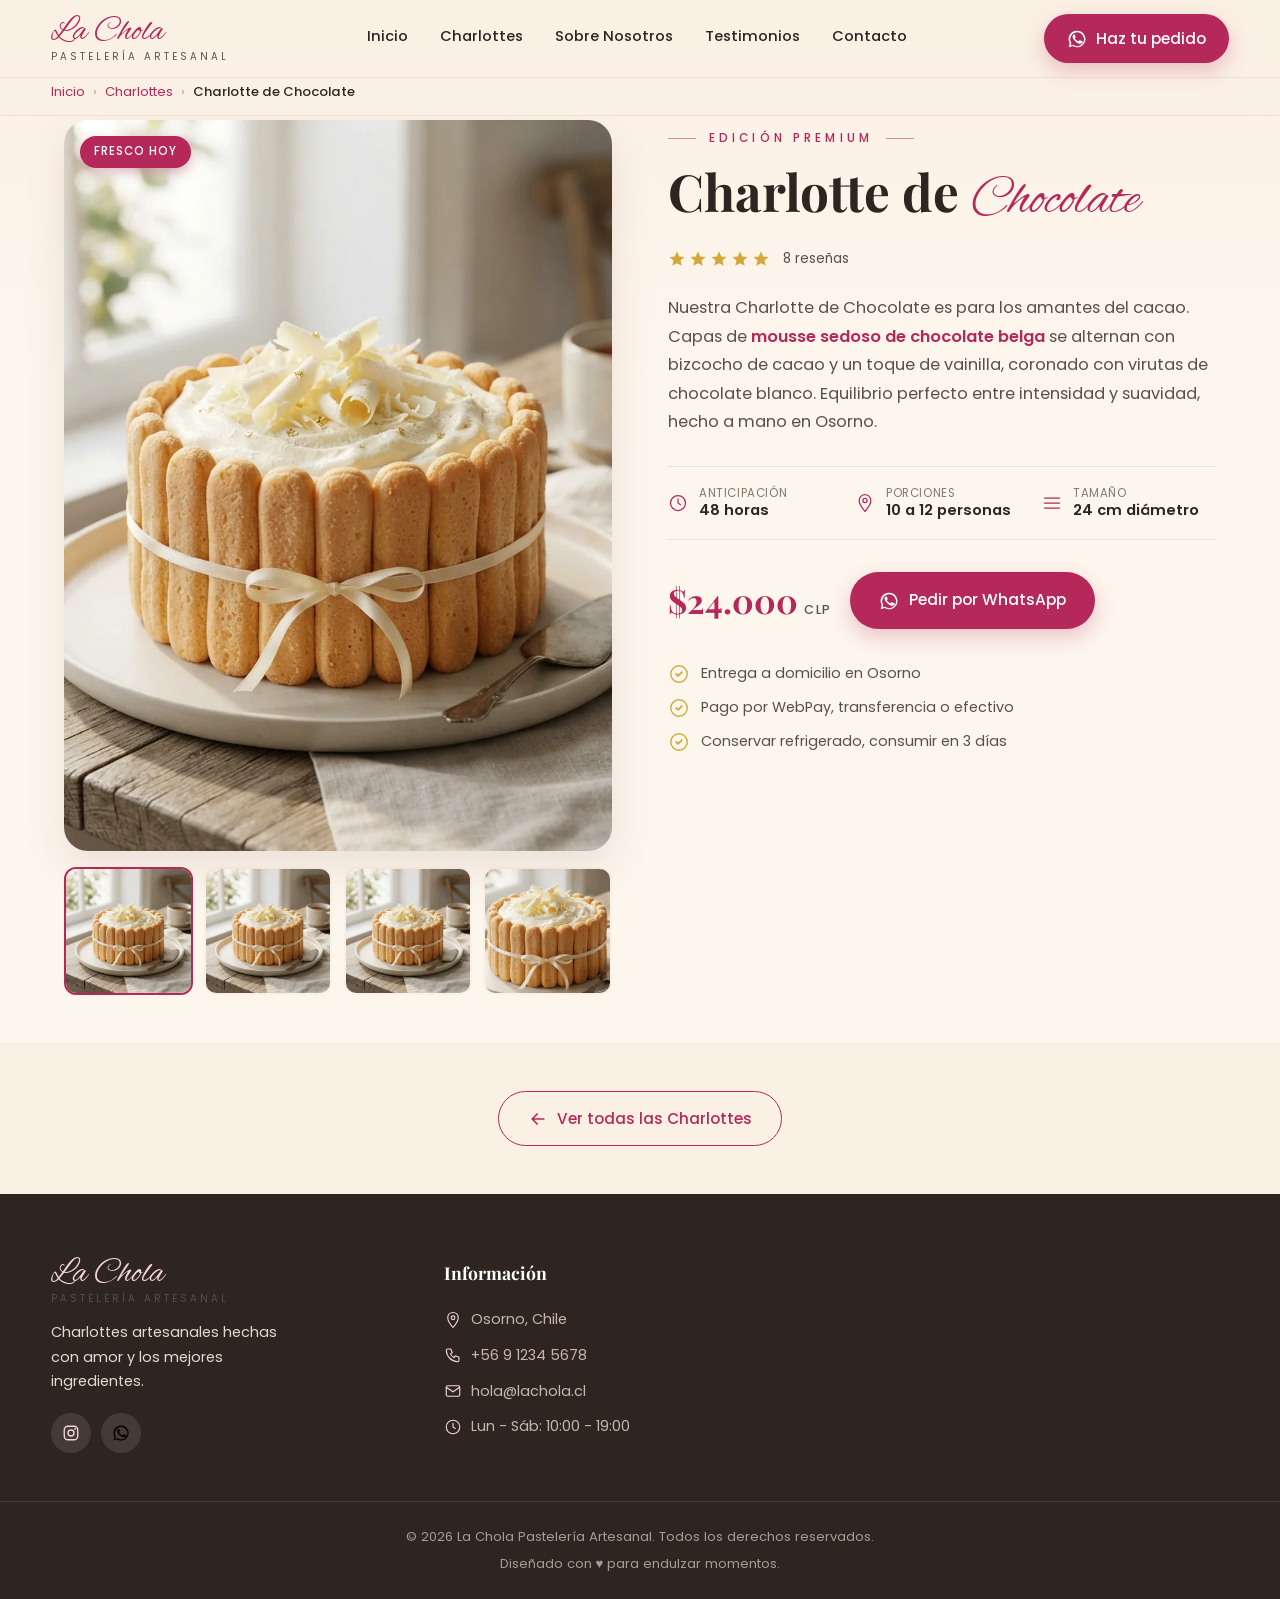
==== productos/chocolate.html @ 12072dc0 "Paginas de producto para los 4 sabores + responsive + quitar elaboracion - 3 paginas nuevas: chocola" ====
<!DOCTYPE html>
<html lang="es">
<head>
  <meta charset="UTF-8" />
  <meta name="viewport" content="width=device-width, initial-scale=1.0" />
  <meta name="theme-color" content="#B5285A" />
  <title>Charlotte de Chocolate · La Chola · Pastelería Artesanal</title>
  <meta name="description" content="Charlotte de Chocolate belga con vainilla y chocolate blanco: mousse sedoso sobre bizcocho de cacao. Hecha a mano en Osorno. Píde por WhatsApp, $24.000." />
  <link rel="canonical" href="https://lachola.cl/productos/chocolate.html" />

  <link rel="icon" type="image/svg+xml" href="../assets/images/favicon.svg" />

  <!-- Open Graph -->
  <meta property="og:type" content="product" />
  <meta property="og:locale" content="es_CL" />
  <meta property="og:site_name" content="La Chola" />
  <meta property="og:title" content="Charlotte de Chocolate · La Chola" />
  <meta property="og:description" content="Mousse de chocolate belga sobre bizcocho de cacao. Hecha a mano en Osorno." />
  <meta property="og:url" content="https://lachola.cl/productos/chocolate.html" />
  <meta property="og:image" content="https://lachola.cl/assets/images/productos/chocolate-portada.webp" />

  <!-- Schema.org Product -->
  <script type="application/ld+json">
  {
    "@context": "https://schema.org",
    "@type": "Product",
    "name": "Charlotte de Chocolate",
    "description": "Mousse de chocolate belga sobre bizcocho de cacao. Hecha a mano en Osorno, Chile.",
    "image": "https://lachola.cl/assets/images/productos/chocolate-portada.webp",
    "brand": { "@type": "Brand", "name": "La Chola" },
    "offers": {
      "@type": "Offer",
      "price": "24000",
      "priceCurrency": "CLP",
      "availability": "https://schema.org/PreOrder",
      "url": "https://wa.me/56912345678?text=Hola%2C%20quiero%20pedir%20una%20Charlotte%20de%20Chocolate"
    }
  }
  </script>

  <link rel="preconnect" href="https://fonts.googleapis.com" />
  <link rel="preconnect" href="https://fonts.gstatic.com" crossorigin />
  <link href="https://fonts.googleapis.com/css2?family=Alex+Brush&family=Great+Vibes&family=Playfair+Display:ital,wght@0,400;0,600;0,700;0,800;1,400;1,600;1,700&family=Poppins:wght@300;400;500;600&display=swap" rel="stylesheet" />
  <link rel="stylesheet" href="../css/estilos.css" />
  <link rel="stylesheet" href="../css/producto.css" />
</head>
<body>

  <a href="#producto" class="skip-link">Saltar al contenido</a>

  <!-- HEADER -->
  <header class="header" id="inicio">
    <div class="container header__inner">
      <a href="../index.html" class="logo" aria-label="La Chola, volver al inicio">
        <span class="logo__nombre">La Chola</span>
        <span class="logo__subtitulo">PASTELERÍA ARTESANAL</span>
      </a>
      <nav class="nav" id="nav" aria-label="Navegación principal">
        <a href="../index.html#inicio" class="nav__link">Inicio</a>
        <a href="../index.html#charlottes" class="nav__link">Charlottes</a>
        <a href="../index.html#historia" class="nav__link">Sobre Nosotros</a>
        <a href="../index.html#testimonios" class="nav__link">Testimonios</a>
        <a href="../index.html#footer" class="nav__link">Contacto</a>
      </nav>
      <a href="https://wa.me/56912345678?text=Hola%20La%20Chola%2C%20quiero%20pedir%20una%20Charlotte%20de%20Chocolate"
         class="btn btn--primary header__cta" target="_blank" rel="noopener"
         aria-label="Hacer pedido por WhatsApp (se abre en nueva pestaña)">
        <svg class="icon" viewBox="0 0 24 24" aria-hidden="true"><path d="M17.5 14.4c-.3-.1-1.7-.8-2-.9-.3-.1-.5-.1-.6.1-.2.3-.7.9-.8 1-.2.2-.3.2-.6.1-.3-.1-1.2-.4-2.3-1.4-.9-.8-1.4-1.7-1.6-2-.2-.3 0-.5.1-.6l.4-.5c.1-.2.2-.3.3-.5.1-.2 0-.4 0-.5 0-.1-.6-1.5-.9-2.1-.2-.5-.4-.5-.6-.5h-.5c-.2 0-.5.1-.7.4-.3.3-1 1-1 2.4s1.1 2.8 1.2 3c.1.2 2.1 3.3 5.2 4.6.7.3 1.3.5 1.7.6.7.2 1.4.2 1.9.1.6-.1 1.7-.7 2-1.4.2-.7.2-1.2.2-1.4-.1-.1-.3-.2-.6-.3z"/><path d="M12 2a10 10 0 0 0-8.7 15l-1.3 4.8 4.9-1.3A10 10 0 1 0 12 2zm0 18.3c-1.5 0-3-.4-4.3-1.2l-.3-.2-3 .8.8-2.9-.2-.3a8.3 8.3 0 1 1 7 4.1z"/></svg>
        Haz tu pedido
      </a>
      <button class="nav__toggle" id="navToggle" aria-label="Abrir menú de navegación" aria-expanded="false" aria-controls="nav">
        <span></span><span></span><span></span>
      </button>
    </div>
  </header>

  <!-- BREADCRUMB -->
  <nav class="breadcrumb" aria-label="Ruta de navegación">
    <div class="container">
      <a href="../index.html">Inicio</a>
      <span aria-hidden="true">›</span>
      <a href="../index.html#charlottes">Charlottes</a>
      <span aria-hidden="true">›</span>
      <span class="breadcrumb__actual" aria-current="page">Charlotte de Chocolate</span>
    </div>
  </nav>

  <!-- PRODUCTO -->
  <main class="producto" id="producto">

    <div class="producto__galeria">
      <figure class="producto__portada">
        <img id="productoImgGrande" src="../assets/images/productos/chocolate-portada.webp"
             alt="Charlotte de Chocolate artesanal con virutas de chocolate blanco" loading="eager" />
        <span class="producto__badge">Fresco hoy</span>
      </figure>

      <div class="producto__thumbs" id="productoThumbs" role="tablist" aria-label="Miniaturas del producto">
        <button class="producto__thumb is-active" role="tab" aria-selected="true"
                data-img="../assets/images/productos/chocolate-portada.webp"
                data-alt="Charlotte de Chocolate artesanal con virutas de chocolate blanco">
          <img src="../assets/images/productos/chocolate-1.webp" alt="Vista superior" loading="lazy" />
        </button>
        <button class="producto__thumb" role="tab" aria-selected="false"
                data-img="../assets/images/productos/chocolate-2.webp"
                data-alt="Charlotte de Chocolate, vista inferior">
          <img src="../assets/images/productos/chocolate-2.webp" alt="Vista inferior" loading="lazy" />
        </button>
        <button class="producto__thumb" role="tab" aria-selected="false"
                data-img="../assets/images/productos/chocolate-3.webp"
                data-alt="Charlotte de Chocolate, detalle del centro">
          <img src="../assets/images/productos/chocolate-3.webp" alt="Detalle del centro" loading="lazy" />
        </button>
        <button class="producto__thumb" role="tab" aria-selected="false"
                data-img="../assets/images/productos/chocolate-closeup.webp"
                data-alt="Charlotte de Chocolate, textura del mousse en close-up">
          <img src="../assets/images/productos/chocolate-closeup.webp" alt="Close-up de textura" loading="lazy" />
        </button>
      </div>
    </div>

    <div class="producto__info">
      <span class="producto__etiqueta" id="productoEtiqueta">
        <span class="hero__etiqueta-linea"></span>
        Edición Premium
        <span class="hero__etiqueta-linea"></span>
      </span>
      <h1 class="producto__titulo">Charlotte de <span class="script-acento">Chocolate</span></h1>

      <div class="producto__estrellas" aria-label="5 de 5 estrellas (8 reseñas)">
        <svg viewBox="0 0 24 24" aria-hidden="true"><path d="M12 2l3 6.5 7 .7-5.3 4.8 1.6 6.9L12 17.8 5.7 21l1.6-6.9L2 9.2l7-.7L12 2z" fill="currentColor"/></svg>
        <svg viewBox="0 0 24 24" aria-hidden="true"><path d="M12 2l3 6.5 7 .7-5.3 4.8 1.6 6.9L12 17.8 5.7 21l1.6-6.9L2 9.2l7-.7L12 2z" fill="currentColor"/></svg>
        <svg viewBox="0 0 24 24" aria-hidden="true"><path d="M12 2l3 6.5 7 .7-5.3 4.8 1.6 6.9L12 17.8 5.7 21l1.6-6.9L2 9.2l7-.7L12 2z" fill="currentColor"/></svg>
        <svg viewBox="0 0 24 24" aria-hidden="true"><path d="M12 2l3 6.5 7 .7-5.3 4.8 1.6 6.9L12 17.8 5.7 21l1.6-6.9L2 9.2l7-.7L12 2z" fill="currentColor"/></svg>
        <svg viewBox="0 0 24 24" aria-hidden="true"><path d="M12 2l3 6.5 7 .7-5.3 4.8 1.6 6.9L12 17.8 5.7 21l1.6-6.9L2 9.2l7-.7L12 2z" fill="currentColor"/></svg>
        <span class="producto__estrellas-texto">8 reseñas</span>
      </div>

      <p class="producto__descripcion">
        Nuestra Charlotte de Chocolate es para los amantes del cacao. Capas de <strong>mousse sedoso de chocolate belga</strong>
        se alternan con bizcocho de cacao y un toque de vainilla, coronado con virutas de chocolate blanco.
        Equilibrio perfecto entre intensidad y suavidad, hecho a mano en Osorno.
      </p>

      <div class="producto__meta">
        <div class="producto__meta-item">
          <svg class="icon" viewBox="0 0 24 24" aria-hidden="true"><circle cx="12" cy="12" r="9" fill="none" stroke="currentColor" stroke-width="1.5"/><path d="M12 7v5l3 2" fill="none" stroke="currentColor" stroke-width="1.5" stroke-linecap="round"/></svg>
          <div>
            <span class="producto__meta-label">Anticipación</span>
            <span class="producto__meta-valor">48 horas</span>
          </div>
        </div>
        <div class="producto__meta-item">
          <svg class="icon" viewBox="0 0 24 24" aria-hidden="true"><path d="M12 2C8 2 5 5 5 9c0 5 7 13 7 13s7-8 7-13c0-4-3-7-7-7z" fill="none" stroke="currentColor" stroke-width="1.5"/><circle cx="12" cy="9" r="2.5" fill="none" stroke="currentColor" stroke-width="1.5"/></svg>
          <div>
            <span class="producto__meta-label">Porciones</span>
            <span class="producto__meta-valor">10 a 12 personas</span>
          </div>
        </div>
        <div class="producto__meta-item">
          <svg class="icon" viewBox="0 0 24 24" aria-hidden="true"><path d="M3 12h18M3 6h18M3 18h18" fill="none" stroke="currentColor" stroke-width="1.5" stroke-linecap="round"/></svg>
          <div>
            <span class="producto__meta-label">Tamaño</span>
            <span class="producto__meta-valor">24 cm diámetro</span>
          </div>
        </div>
      </div>

      <div class="producto__compra">
        <div class="producto__precio">
          <span class="producto__precio-cifra">$24.000</span>
          <span class="producto__precio-moneda">CLP</span>
        </div>
        <a href="https://wa.me/56912345678?text=Hola%2C%20quiero%20pedir%20una%20Charlotte%20de%20Chocolate"
           class="btn btn--primary producto__cta" target="_blank" rel="noopener"
           aria-label="Pedir Charlotte de Chocolate por WhatsApp">
          <svg class="icon" viewBox="0 0 24 24" aria-hidden="true"><path d="M17.5 14.4c-.3-.1-1.7-.8-2-.9-.3-.1-.5-.1-.6.1-.2.3-.7.9-.8 1-.2.2-.3.2-.6.1-.3-.1-1.2-.4-2.3-1.4-.9-.8-1.4-1.7-1.6-2-.2-.3 0-.5.1-.6l.4-.5c.1-.2.2-.3.3-.5.1-.2 0-.4 0-.5 0-.1-.6-1.5-.9-2.1-.2-.5-.4-.5-.6-.5h-.5c-.2 0-.5.1-.7.4-.3.3-1 1-1 2.4s1.1 2.8 1.2 3c.1.2 2.1 3.3 5.2 4.6.7.3 1.3.5 1.7.6.7.2 1.4.2 1.9.1.6-.1 1.7-.7 2-1.4.2-.7.2-1.2.2-1.4-.1-.1-.3-.2-.6-.3z"/><path d="M12 2a10 10 0 0 0-8.7 15l-1.3 4.8 4.9-1.3A10 10 0 1 0 12 2zm0 18.3c-1.5 0-3-.4-4.3-1.2l-.3-.2-3 .8.8-2.9-.2-.3a8.3 8.3 0 1 1 7 4.1z"/></svg>
          Pedir por WhatsApp
        </a>
      </div>

      <div class="producto__extras">
        <div class="producto__extra">
          <svg class="icon" viewBox="0 0 24 24" aria-hidden="true"><path d="M9 12l2 2 4-4" fill="none" stroke="currentColor" stroke-width="2" stroke-linecap="round" stroke-linejoin="round"/><circle cx="12" cy="12" r="9" fill="none" stroke="currentColor" stroke-width="1.5"/></svg>
          <span>Entrega a domicilio en Osorno</span>
        </div>
        <div class="producto__extra">
          <svg class="icon" viewBox="0 0 24 24" aria-hidden="true"><path d="M9 12l2 2 4-4" fill="none" stroke="currentColor" stroke-width="2" stroke-linecap="round" stroke-linejoin="round"/><circle cx="12" cy="12" r="9" fill="none" stroke="currentColor" stroke-width="1.5"/></svg>
          <span>Pago por WebPay, transferencia o efectivo</span>
        </div>
        <div class="producto__extra">
          <svg class="icon" viewBox="0 0 24 24" aria-hidden="true"><path d="M9 12l2 2 4-4" fill="none" stroke="currentColor" stroke-width="2" stroke-linecap="round" stroke-linejoin="round"/><circle cx="12" cy="12" r="9" fill="none" stroke="currentColor" stroke-width="1.5"/></svg>
          <span>Conservar refrigerado, consumir en 3 días</span>
        </div>
      </div>
    </div>
  </main>

  <!-- VOLVER -->
  <section class="seccion volver-seccion">
    <div class="container volver">
      <a href="../index.html#charlottes" class="btn btn--ghost">
        <svg class="icon" viewBox="0 0 24 24" aria-hidden="true"><path d="M19 12H5M11 6l-6 6 6 6" fill="none" stroke="currentColor" stroke-width="2" stroke-linecap="round" stroke-linejoin="round"/></svg>
        Ver todas las Charlottes
      </a>
    </div>
  </section>

  <!-- FOOTER mínimo -->
  <footer class="footer" id="footer">
    <div class="container footer__grid">
      <div class="footer__col footer__col--marca">
        <a href="../index.html" class="logo logo--footer">
          <span class="logo__nombre">La Chola</span>
          <span class="logo__subtitulo">PASTELERÍA ARTESANAL</span>
        </a>
        <p class="footer__desc">Charlottes artesanales hechas con amor y los mejores ingredientes.</p>
        <div class="redes">
          <a href="#" class="red" aria-label="Instagram">
            <svg viewBox="0 0 24 24" aria-hidden="true"><rect x="3" y="3" width="18" height="18" rx="5" fill="none" stroke="currentColor" stroke-width="1.8"/><circle cx="12" cy="12" r="4" fill="none" stroke="currentColor" stroke-width="1.8"/><circle cx="17.5" cy="6.5" r="1.2" fill="currentColor"/></svg>
          </a>
          <a href="https://wa.me/56912345678" class="red" target="_blank" rel="noopener" aria-label="WhatsApp">
            <svg viewBox="0 0 24 24" aria-hidden="true"><path d="M17.5 14.4c-.3-.1-1.7-.8-2-.9-.3-.1-.5-.1-.6.1-.2.3-.7.9-.8 1-.2.2-.3.2-.6.1-.3-.1-1.2-.4-2.3-1.4-.9-.8-1.4-1.7-1.6-2-.2-.3 0-.5.1-.6l.4-.5c.1-.2.2-.3.3-.5.1-.2 0-.4 0-.5 0-.1-.6-1.5-.9-2.1-.2-.5-.4-.5-.6-.5h-.5c-.2 0-.5.1-.7.4-.3.3-1 1-1 2.4s1.1 2.8 1.2 3c.1.2 2.1 3.3 5.2 4.6.7.3 1.3.5 1.7.6.7.2 1.4.2 1.9.1.6-.1 1.7-.7 2-1.4.2-.7.2-1.2.2-1.4-.1-.1-.3-.2-.6-.3z"/><path d="M12 2a10 10 0 0 0-8.7 15l-1.3 4.8 4.9-1.3A10 10 0 1 0 12 2zm0 18.3c-1.5 0-3-.4-4.3-1.2l-.3-.2-3 .8.8-2.9-.2-.3a8.3 8.3 0 1 1 7 4.1z"/></svg>
          </a>
        </div>
      </div>
      <div class="footer__col">
        <h3 class="footer__titulo">Información</h3>
        <ul class="footer__lista footer__lista--info">
          <li><svg class="icon" viewBox="0 0 24 24" aria-hidden="true"><path d="M12 2C8 2 5 5 5 9c0 5 7 13 7 13s7-8 7-13c0-4-3-7-7-7z" fill="none" stroke="currentColor" stroke-width="1.5"/><circle cx="12" cy="9" r="2.5" fill="none" stroke="currentColor" stroke-width="1.5"/></svg>Osorno, Chile</li>
          <li><svg class="icon" viewBox="0 0 24 24" aria-hidden="true"><path d="M5 4h4l2 5-2.5 1.5a11 11 0 0 0 5 5L15 13l5 2v4a2 2 0 0 1-2 2A16 16 0 0 1 3 6a2 2 0 0 1 2-2z" fill="none" stroke="currentColor" stroke-width="1.5" stroke-linejoin="round"/></svg><a href="tel:+56912345678">+56 9 1234 5678</a></li>
          <li><svg class="icon" viewBox="0 0 24 24" aria-hidden="true"><rect x="3" y="5" width="18" height="14" rx="2" fill="none" stroke="currentColor" stroke-width="1.5"/><path d="M3 7l9 6 9-6" fill="none" stroke="currentColor" stroke-width="1.5"/></svg><a href="mailto:hola@lachola.cl">hola@lachola.cl</a></li>
          <li><svg class="icon" viewBox="0 0 24 24" aria-hidden="true"><circle cx="12" cy="12" r="9" fill="none" stroke="currentColor" stroke-width="1.5"/><path d="M12 7v5l3 2" fill="none" stroke="currentColor" stroke-width="1.5" stroke-linecap="round"/></svg>Lun - Sáb: 10:00 - 19:00</li>
        </ul>
      </div>
    </div>
    <div class="footer__bottom">
      <p>© 2024 La Chola Pastelería Artesanal. Todos los derechos reservados.</p>
      <p class="footer__creditos">Diseñado con ♥ para endulzar momentos.</p>
    </div>
  </footer>

  <script src="../js/main.js" defer></script>
  <script src="../js/producto.js" defer></script>
</body>
</html>
---- css/estilos.css ----
/* =========================================================
   LA CHOLA · Pastelería Artesanal — Estilos
   ========================================================= */

/* ---------- Variables / Paleta ---------- */
:root {
  --fondo-principal: #FDF6ED;
  --fondo-secundario: #FBF0E4;
  --rosa-acuarela: #F6D9CE;
  --rosa-vino: #B5285A;
  --rosa-vino-hover: #9B1F4B;
  --rosa-claro: #F5D6DC;
  --texto-oscuro: #2E2420;
  --texto-parrafo: #5C4F47;
  --dorado: #D4A83B;
  --blanco: #FFFFFF;
  --borde-suave: #F0E0D8;

  --radius-sm: 12px;
  --radius-md: 18px;
  --radius-lg: 24px;
  --radius-full: 999px;

  --font-script: 'Alex Brush', 'Great Vibes', cursive;
  --font-script-alt: 'Great Vibes', cursive;
  --font-titulo: 'Playfair Display', serif;
  --font-cuerpo: 'Poppins', sans-serif;

  --grad-titulo: linear-gradient(115deg, #B5285A 0%, #D4756A 45%, #D4A83B 100%);

  --sombra-card: 0 10px 30px rgba(132, 95, 80, 0.08);
  --sombra-card-hover: 0 16px 40px rgba(132, 95, 80, 0.14);
  --transicion: 0.3s ease;
}

/* ---------- Reset básico ---------- */
*, *::before, *::after { box-sizing: border-box; margin: 0; padding: 0; }

html { scroll-behavior: smooth; scroll-padding-top: 90px; }

body {
  font-family: var(--font-cuerpo);
  color: var(--texto-parrafo);
  background: var(--fondo-principal);
  line-height: 1.7;
  overflow-x: hidden;
}

img { max-width: 100%; display: block; }
a { text-decoration: none; color: inherit; }
ul { list-style: none; }
button { font-family: inherit; cursor: pointer; border: none; background: none; }

.container {
  width: min(1200px, 92%);
  margin-inline: auto;
}

.icon {
  width: 20px; height: 20px;
  fill: currentColor;
  flex-shrink: 0;
}
.icon--line { width: 32px; height: 32px; }

/* ---------- Tipografías de acento ---------- */
.script-acento { font-family: var(--font-script); color: var(--rosa-vino); font-weight: 400; }
.script-acento--titulo { font-family: var(--font-script); color: var(--rosa-vino); font-weight: 400; font-size: clamp(2.4rem, 5vw, 3.6rem); line-height: 1.1; }

.etiqueta-script {
  font-family: var(--font-script);
  color: var(--rosa-vino);
  font-size: 1.6rem;
  display: block;
  margin-bottom: 0.4rem;
}
.etiqueta-script--upper {
  font-family: var(--font-cuerpo);
  text-transform: uppercase;
  letter-spacing: 0.35em;
  font-size: 0.78rem;
  color: var(--rosa-vino);
  font-weight: 500;
}

/* ---------- Botones ---------- */
.btn {
  display: inline-flex;
  align-items: center;
  gap: 0.6rem;
  font-weight: 500;
  font-size: 0.95rem;
  padding: 0.85rem 1.8rem;
  border-radius: var(--radius-full);
  transition: background var(--transicion), transform var(--transicion), box-shadow var(--transicion);
}
.btn--primary {
  background: var(--rosa-vino);
  color: #fff;
  box-shadow: 0 8px 20px rgba(181, 40, 90, 0.25);
}
.btn--primary:hover {
  background: var(--rosa-vino-hover);
  transform: translateY(-2px);
  box-shadow: 0 12px 26px rgba(181, 40, 90, 0.32);
}
.btn--primary:active { transform: translateY(0); }

/* ---------- Divisores decorativos ---------- */
.divisor {
  display: flex;
  align-items: center;
  justify-content: center;
  gap: 0.8rem;
  margin: 1.2rem auto;
  max-width: 280px;
}
.divisor__linea {
  height: 1px; flex: 1;
  background: linear-gradient(90deg, transparent, var(--rosa-acuarela), transparent);
}
.divisor__adorno {
  width: 28px; height: 28px;
  color: var(--rosa-vino);
  fill: var(--rosa-vino);
}
.corazondorso .divisor__adorno { color: var(--rosa-vino); }

/* ---------- Acuarelas de fondo ---------- */
.ac {
  position: absolute;
  width: 340px; height: 340px;
  border-radius: 50%;
  filter: blur(60px);
  opacity: 0.55;
  pointer-events: none;
  z-index: 0;
}
.ac--rosa { background: radial-gradient(circle, var(--rosa-acuarela) 0%, transparent 70%); }
.ac--durazno { background: radial-gradient(circle, #F7D5B0 0%, transparent 70%); }
.ac--dorado { background: radial-gradient(circle, #F2DCA8 0%, transparent 70%); }
.ac--top-left { top: -120px; left: -100px; }
.ac--top-right { top: -120px; right: -100px; }
.ac--bottom-right { bottom: -140px; right: -120px; }
.ac--mid-right { top: 40%; right: -80px; width: 260px; height: 260px; opacity: 0.4; }
.ac--center { top: 50%; left: 50%; transform: translate(-50%, -50%); width: 420px; height: 420px; opacity: 0.4; }
/* Variante extra grande + más opaca para el hero */
.ac--xl { width: 420px; height: 420px; opacity: 0.7; }

/* =========================================================
   HEADER
   ========================================================= */
.header {
  position: fixed;
  top: 0; left: 0; right: 0;
  z-index: 100;
  background: rgba(251, 240, 228, 0.85);
  backdrop-filter: blur(12px);
  border-bottom: 1px solid var(--borde-suave);
}
.header__inner {
  display: flex;
  align-items: center;
  justify-content: space-between;
  gap: 1.5rem;
  padding: 0.9rem 0;
}
.logo { display: flex; flex-direction: column; line-height: 1; }
.logo__nombre {
  font-family: var(--font-script);
  color: var(--rosa-vino);
  font-size: 2.1rem;
}
.logo__subtitulo {
  font-size: 0.62rem;
  letter-spacing: 0.3em;
  color: var(--texto-parrafo);
  margin-top: 0.15rem;
}

.nav { display: flex; gap: 2rem; }
.nav__link {
  font-size: 0.92rem;
  font-weight: 500;
  color: var(--texto-oscuro);
  position: relative;
  padding-bottom: 4px;
  transition: color var(--transicion);
}
.nav__link::after {
  content: '';
  position: absolute;
  left: 0; bottom: 0;
  width: 0; height: 2px;
  background: var(--rosa-vino);
  transition: width var(--transicion);
}
.nav__link:hover, .nav__link.is-active { color: var(--rosa-vino); }
.nav__link.is-active::after, .nav__link:hover::after { width: 100%; }

.header__cta { padding: 0.7rem 1.4rem; }

.nav__toggle {
  display: none;
  flex-direction: column;
  gap: 5px;
  padding: 0.5rem;
}
.nav__toggle span {
  width: 26px; height: 2px;
  background: var(--rosa-vino);
  border-radius: 2px;
  transition: transform var(--transicion), opacity var(--transicion);
}
.nav__toggle.is-open span:nth-child(1) { transform: translateY(7px) rotate(45deg); }
.nav__toggle.is-open span:nth-child(2) { opacity: 0; }
.nav__toggle.is-open span:nth-child(3) { transform: translateY(-7px) rotate(-45deg); }

/* =========================================================
   HERO
   ========================================================= */
.hero {
  position: relative;
  padding: 8rem 0 5rem;
  background: linear-gradient(180deg, var(--fondo-secundario) 0%, var(--fondo-principal) 100%);
  overflow: hidden;
}
.hero__inner {
  display: grid;
  grid-template-columns: 1fr 1fr;
  gap: 3rem;
  align-items: center;
  position: relative;
  z-index: 1;
}

/* Etiqueta superior con líneas a los costados */
.hero__etiqueta {
  display: inline-flex;
  align-items: center;
  gap: 0.8rem;
  font-family: var(--font-cuerpo);
  text-transform: uppercase;
  letter-spacing: 0.38em;
  font-size: 0.78rem;
  font-weight: 500;
  color: var(--rosa-vino);
  margin-bottom: 1.2rem;
}
.hero__etiqueta-linea {
  display: inline-block;
  width: 28px;
  height: 1px;
  background: var(--rosa-vino);
  opacity: 0.5;
}

.hero__titulo { line-height: 1.05; margin-bottom: 1.4rem; }
.hero__titulo-1 {
  display: block;
  font-family: var(--font-titulo);
  font-weight: 700;
  font-style: italic;
  color: var(--texto-oscuro);
  font-size: clamp(2rem, 5vw, 3.2rem);
  letter-spacing: 0.01em;
}
.hero__titulo-2 {
  display: block;
  font-family: var(--font-script);
  font-weight: 400;
  font-size: clamp(3.5rem, 11vw, 7rem);
  line-height: 1.1;
  margin-top: 0.3rem;
  /* Fallback accesible: si background-clip:text no se soporta, color sólido */
  color: var(--rosa-vino);
  /* Degradado rosa→durazno→dorado */
  background: var(--grad-titulo);
  -webkit-background-clip: text;
          background-clip: text;
  -webkit-text-fill-color: transparent;
  /* Sombra suave para profundidad */
  filter: drop-shadow(0 2px 6px rgba(181, 40, 90, 0.15));
  padding-bottom: 0.15em;
  /* Evitar desbordamiento en pantallas estrechas */
  overflow-wrap: break-word;
  word-break: break-word;
}
.hero__parrafo { font-size: 1.05rem; max-width: 420px; margin-bottom: 0.5rem; }

/* --- Carrusel vertical infinito (efecto boutique) ---
   Dos columnas fijas; cada columna contiene un track de imágenes
   que se desplaza verticalmente de forma continua. El track lleva
   el set de imágenes duplicado (×2) para lograr un loop seamless:
   al llegar a translateY(-50%) el segundo set queda donde empezó el
   primero y la animación se reinicia sin salto. */
.hero__grid {
  display: grid;
  grid-template-columns: 1fr 1fr;
  gap: 1rem;
  height: 560px;          /* alto fijo: recorta lo que sobra y deja ver el scroll */
}
.hero__col {
  position: relative;
  overflow: hidden;
  border-radius: var(--radius-lg);
  /* Fade suave arriba y abajo para que entren/salgan las imágenes sin corte brusco */
  -webkit-mask-image: linear-gradient(to bottom, transparent 0%, #000 12%, #000 88%, transparent 100%);
          mask-image: linear-gradient(to bottom, transparent 0%, #000 12%, #000 88%, transparent 100%);
}
.hero__track {
  display: flex;
  flex-direction: column;
  will-change: transform;
}
.hero__col--up .hero__track   { animation: scroll-up   40s linear infinite; }
.hero__col--down .hero__track { animation: scroll-down 44s linear infinite; }

.hero__img {
  flex: 0 0 auto;
  width: 100%;
  aspect-ratio: 3/4;
  border-radius: var(--radius-lg);
  overflow: hidden;
  box-shadow: var(--sombra-card);
  background: var(--fondo-secundario);
  /* separación como margin-top (no gap) para que el track sean 8 unidades
     idénticas fig+margin y translateY(-50%) aterrice sin salto en el loop */
  margin-top: 1rem;
}
.hero__img:first-child { margin-top: 0; }
.hero__img img { width: 100%; height: 100%; object-fit: cover; }

@keyframes scroll-up {
  from { transform: translateY(0); }
  to   { transform: translateY(-50%); }
}
@keyframes scroll-down {
  from { transform: translateY(-50%); }
  to   { transform: translateY(0); }
}

/* =========================================================
   SECCIONES genéricas
   ========================================================= */
.seccion { position: relative; padding: 5rem 0; }
.seccion > .container { position: relative; z-index: 1; }

.seccion__encabezado { text-align: center; margin-bottom: 3rem; }
.seccion__titulo {
  font-family: var(--font-titulo);
  font-weight: 700;
  color: var(--texto-oscuro);
  font-size: clamp(2rem, 3.4vw, 2.8rem);
}
.seccion__titulo--izq { text-align: left; }
.seccion__titulo--izq .script-acento { font-size: 1.1em; }

/* =========================================================
   CATÁLOGO — Creaciones
   ========================================================= */
.creaciones { background: var(--fondo-principal); overflow: hidden; }

.productos {
  display: grid;
  grid-template-columns: repeat(4, 1fr);
  gap: 1.8rem;
}
.card {
  background: var(--blanco);
  border-radius: var(--radius-lg);
  overflow: hidden;
  box-shadow: var(--sombra-card);
  transition: transform var(--transicion), box-shadow var(--transicion);
}
.card:hover { transform: translateY(-6px); box-shadow: var(--sombra-card-hover); }
.card__img {
  aspect-ratio: 1/1;
  overflow: hidden;
  background: var(--fondo-secundario);
}
.card__img img { width: 100%; height: 100%; object-fit: cover; }
.card__cuerpo { padding: 1.2rem 1.4rem 1.4rem; }
.card__enlace-producto {
  display: block;
  color: inherit;
  text-decoration: none;
  border-radius: 4px;
  margin: -0.2rem -0.2rem 0.2rem;
  padding: 0.2rem;
  transition: color var(--transicion);
}
.card__enlace-producto:hover .card__nombre { color: var(--rosa-vino); }
.card__enlace-producto:focus-visible {
  outline: 3px solid var(--rosa-vino);
  outline-offset: 3px;
}
.card__nombre {
  font-family: var(--font-titulo);
  font-weight: 600;
  color: var(--texto-oscuro);
  font-size: 1.15rem;
  margin-bottom: 0.3rem;
}
.card__desc { font-size: 0.88rem; color: var(--texto-parrafo); margin-bottom: 1rem; }
.card__pie { display: flex; align-items: center; justify-content: space-between; }
.card__precio { color: var(--rosa-vino); font-weight: 600; font-size: 1.05rem; }
.card__mas {
  width: 40px; height: 40px;
  border-radius: 50%;
  background: var(--rosa-claro);
  color: var(--rosa-vino);
  display: inline-flex;
  align-items: center;
  justify-content: center;
  font-size: 1.4rem;
  font-weight: 500;
  line-height: 1;
  transition: background var(--transicion), transform var(--transicion), color var(--transicion);
}
.card__mas:hover { background: var(--rosa-vino); color: #fff; transform: rotate(90deg); }

/* =========================================================
   HISTORIA
   ========================================================= */
.historia { background: var(--fondo-secundario); }
.historia__inner {
  display: grid;
  grid-template-columns: 1fr 1fr;
  gap: 3.5rem;
  align-items: center;
}
.historia__img {
  border-radius: var(--radius-lg);
  overflow: hidden;
  box-shadow: var(--sombra-card);
  aspect-ratio: 4/5;
}
.historia__img img { width: 100%; height: 100%; object-fit: cover; }
.historia__texto p { margin: 1.2rem 0 2rem; max-width: 500px; }

.features { display: flex; align-items: center; gap: 1.5rem; }
.feature { display: flex; align-items: center; gap: 0.7rem; color: var(--rosa-vino); }
.feature span { color: var(--texto-oscuro); font-weight: 500; font-size: 0.95rem; }
.feature__divider { width: 1px; height: 32px; background: var(--rosa-claro); }

/* =========================================================
   CTA BANNER
   ========================================================= */
.cta-seccion { padding-top: 2rem; }
.cta-banner {
  position: relative;
  text-align: center;
  background: linear-gradient(135deg, var(--rosa-acuarela) 0%, #F7D5B0 100%);
  border-radius: var(--radius-lg);
  padding: 4rem 2rem;
  overflow: hidden;
}
.cta-banner > * { position: relative; z-index: 1; }
.cta-banner__icono {
  width: 56px; height: 56px;
  color: var(--texto-oscuro);
  margin-bottom: 1rem;
}
.cta-banner__titulo {
  font-family: var(--font-titulo);
  font-weight: 700;
  color: var(--texto-oscuro);
  font-size: clamp(1.8rem, 3.4vw, 2.6rem);
  margin-bottom: 0.8rem;
}
.cta-banner__parrafo { color: var(--texto-oscuro); margin-bottom: 1.8rem; }

/* =========================================================
   TESTIMONIOS / Carrusel
   ========================================================= */
.testimonios { background: var(--fondo-principal); }
.carrusel {
  display: flex;
  align-items: center;
  gap: 1.5rem;
  max-width: 900px;
  margin: 0 auto;
}
.carrusel__flecha {
  flex-shrink: 0;
  width: 48px; height: 48px;
  border-radius: 50%;
  border: 1.5px solid var(--rosa-vino);
  color: var(--rosa-vino);
  background: var(--blanco);
  display: flex; align-items: center; justify-content: center;
  transition: background var(--transicion), color var(--transicion);
}
.carrusel__flecha:hover { background: var(--rosa-vino); color: #fff; }
.carrusel__flecha svg { width: 18px; height: 18px; }

.carrusel__ventana { overflow: hidden; flex: 1; }
.carrusel__pista { display: flex; transition: transform 0.5s ease; }

.testimonio {
  flex: 0 0 100%;
  text-align: center;
  padding: 1rem 2rem;
}
.testimonio__comillas {
  font-family: var(--font-titulo);
  font-size: 4rem;
  color: var(--rosa-claro);
  line-height: 0.6;
  display: block;
  margin-bottom: 0.5rem;
}
.testimonio__texto {
  font-size: 1.1rem;
  color: var(--texto-oscuro);
  font-style: italic;
  margin-bottom: 1.2rem;
}
.testimonio__pie { display: flex; flex-direction: column; align-items: center; gap: 0.4rem; }
.estrellas { display: flex; gap: 4px; color: var(--dorado); }
.estrellas svg { width: 18px; height: 18px; }
.testimonio__autor { font-weight: 600; color: var(--rosa-vino); }

/* =========================================================
   GALERÍA
   ========================================================= */
.galeria { background: var(--fondo-secundario); }
.galeria__grid {
  display: grid;
  grid-template-columns: repeat(4, 1fr);
  gap: 1.2rem;
}
.galeria__item {
  aspect-ratio: 1/1;
  border-radius: var(--radius-md);
  overflow: hidden;
  box-shadow: var(--sombra-card);
  transition: transform var(--transicion);
}
.galeria__item:hover { transform: scale(1.03); }
.galeria__item img { width: 100%; height: 100%; object-fit: cover; }

/* =========================================================
   FOOTER
   ========================================================= */
.footer {
  background: var(--texto-oscuro);
  color: #e8d9cf;
  padding: 4rem 0 0;
}
.footer__grid {
  display: grid;
  grid-template-columns: 1.6fr 1fr 1.2fr 1fr;
  gap: 2.5rem;
  padding-bottom: 3rem;
}
.footer__col--marca .logo__nombre { color: var(--rosa-claro); }
.footer__desc { margin: 1rem 0 1.2rem; font-size: 0.9rem; max-width: 240px; }
.redes { display: flex; gap: 0.6rem; }
.red {
  width: 40px; height: 40px;
  border-radius: 50%;
  background: rgba(245, 214, 220, 0.12);
  color: var(--rosa-claro);
  display: flex; align-items: center; justify-content: center;
  transition: background var(--transicion), color var(--transicion);
}
.red svg { width: 18px; height: 18px; }
.red:hover { background: var(--rosa-vino); color: #fff; }

.footer__titulo {
  font-family: var(--font-titulo);
  color: #fff;
  font-size: 1.1rem;
  margin-bottom: 1.2rem;
}
.footer__lista { display: flex; flex-direction: column; gap: 0.7rem; }
.footer__lista a, .footer__lista li { font-size: 0.9rem; color: #c9b6aa; transition: color var(--transicion); }
.footer__lista a:hover { color: var(--rosa-claro); }
.footer__lista--info li { display: flex; align-items: center; gap: 0.6rem; }
.footer__lista--info .icon { width: 18px; height: 18px; color: var(--rosa-claro); }

.pagos { display: flex; flex-wrap: wrap; gap: 0.5rem; }
.pago {
  background: rgba(255,255,255,0.08);
  border: 1px solid rgba(255,255,255,0.12);
  border-radius: var(--radius-sm);
  padding: 0.4rem 0.7rem;
  font-size: 0.72rem;
  letter-spacing: 0.05em;
  color: #e8d9cf;
}

.footer__bottom {
  border-top: 1px solid rgba(255,255,255,0.1);
  padding: 1.5rem 0;
  text-align: center;
  font-size: 0.82rem;
  color: #a89b91;
}
.footer__creditos { margin-top: 0.3rem; }

/* =========================================================
   RESPONSIVE
   ========================================================= */
@media (max-width: 992px) {
  .productos { grid-template-columns: repeat(2, 1fr); }
  .galeria__grid { grid-template-columns: repeat(2, 1fr); }
  .footer__grid { grid-template-columns: 1fr 1fr; gap: 2rem; }
  .footer__col--marca { grid-column: 1 / -1; }
}

@media (max-width: 768px) {
  .nav, .header__cta { display: none; }
  .nav__toggle { display: flex; }

  .nav.is-open {
    display: flex;
    position: absolute;
    top: 100%; left: 0; right: 0;
    flex-direction: column;
    background: var(--fondo-secundario);
    padding: 1.2rem 2rem 1.6rem;
    gap: 1rem;
    border-bottom: 1px solid var(--borde-suave);
    box-shadow: 0 10px 20px rgba(0,0,0,0.05);
  }

  /* HERO mobile: centrar texto encima de las imágenes */
  .hero { padding: 6.5rem 0 3.5rem; }
  .hero__inner { grid-template-columns: 1fr; gap: 2.5rem; text-align: center; }
  .hero__texto { display: flex; flex-direction: column; align-items: center; }
  .hero__titulo-1, .hero__titulo-2 { text-align: center; }
  .hero__parrafo { margin-inline: auto; }
  .divisor { margin-inline: auto; }
  .hero__etiqueta { justify-content: center; }
  .hero__grid { max-width: 420px; margin-inline: auto; width: 100%; height: 460px; }

  .historia__inner { grid-template-columns: 1fr; gap: 2rem; }
  .historia__img { max-width: 460px; margin-inline: auto; }
  .seccion__titulo--izq { text-align: center; }
  .historia__texto p { margin-inline: auto; }
  .historia__encabezado { text-align: center; }

  .features { justify-content: center; }

  .carrusel__flecha { width: 40px; height: 40px; }
  .testimonio { padding: 1rem 0.5rem; }

  .footer__grid { grid-template-columns: 1fr; text-align: center; }
  .footer__lista--info li { justify-content: center; }
  .redes { justify-content: center; }
  .pagos { justify-content: center; }
}

@media (max-width: 480px) {
  .productos { grid-template-columns: 1fr; max-width: 340px; margin-inline: auto; }
  .galeria__grid { grid-template-columns: 1fr; }
  .hero__grid { grid-template-columns: 1fr 1fr; }
  .cta-banner { padding: 3rem 1.2rem; }
}

/* Pantallas muy pequeñas (iPhone SE, Androids compactos) */
@media (max-width: 360px) {
  .hero { padding: 6rem 0 3rem; }
  .hero__titulo-1 { font-size: 1.85rem; }
  .hero__titulo-2 { font-size: 3.4rem; }
  .hero__etiqueta { letter-spacing: 0.28em; font-size: 0.7rem; }
  .hero__etiqueta-linea { width: 18px; }
  .hero__grid { gap: 0.6rem; height: 420px; }
  .cta-banner { padding: 2.5rem 1rem; }
}

/* =========================================================
   ACCESIBILIDAD · skip-link y foco con teclado
   ========================================================= */
.skip-link {
  position: absolute;
  top: -100px;
  left: 1rem;
  z-index: 1000;
  background: var(--rosa-vino);
  color: #fff;
  padding: 0.7rem 1.2rem;
  border-radius: var(--radius-full);
  font-size: 0.9rem;
  font-weight: 500;
  transition: top 0.2s ease;
}
.skip-link:focus {
  top: 1rem;
  outline: 3px solid var(--dorado);
  outline-offset: 2px;
}

/* Foco visible con teclado (no con mouse) en links y botones */
.nav__link:focus-visible,
.btn:focus-visible,
.carrusel__flecha:focus-visible,
.card__mas:focus-visible,
.red:focus-visible {
  outline: 3px solid var(--rosa-vino);
  outline-offset: 3px;
  border-radius: 6px;
}
.nav__link:focus-visible { outline-offset: 5px; }

/* =========================================================
   Accesibilidad: respetar usuarios que prefieren menos movimiento
   ========================================================= */
@media (prefers-reduced-motion: reduce) {
  html { scroll-behavior: auto; }
  *, *::before, *::after {
    animation-duration: 0.01ms !important;
    animation-iteration-count: 1 !important;
    transition-duration: 0.01ms !important;
    scroll-behavior: auto !important;
  }
  .hero__titulo-2 { filter: none; }
  /* Detener el carrusel del hero: track quieto en posiciones legibles */
  .hero__col--up .hero__track,
  .hero__col--down .hero__track {
    animation: none !important;
    transform: translateY(0);
  }
}
---- css/producto.css ----
/* =========================================================
   LA CHOLA · Página de producto individual
   ========================================================= */

/* ---------- Breadcrumb ---------- */
.breadcrumb {
  position: fixed;
  top: 70px;
  left: 0; right: 0;
  z-index: 50;
  background: rgba(251, 240, 228, 0.85);
  backdrop-filter: blur(12px);
  border-bottom: 1px solid var(--borde-suave);
  font-size: 0.82rem;
  padding: 0.7rem 0;
}
.breadcrumb .container { display: flex; align-items: center; gap: 0.5rem; flex-wrap: wrap; }
.breadcrumb a { color: var(--rosa-vino); transition: color var(--transicion); }
.breadcrumb a:hover { color: var(--rosa-vino-hover); }
.breadcrumb span[aria-hidden] { color: var(--texto-parrafo); opacity: 0.5; }
.breadcrumb__actual { color: var(--texto-oscuro); font-weight: 500; }

/* ---------- Layout de la página de producto ---------- */
body { background: linear-gradient(180deg, var(--fondo-secundario) 0%, var(--fondo-principal) 380px); }

.producto {
  max-width: 1200px;
  margin: 0 auto;
  padding: 7.5rem 1.5rem 3rem;  /* compensar header fixed (~70px) + breadcrumb fixed (~40px) */
  display: grid;
  grid-template-columns: 1fr 1fr;
  gap: 3.5rem;
  align-items: start;
  position: relative;
  z-index: 1;
}

/* ---------- Galeria (izquierda) ---------- */
.producto__galeria { position: sticky; top: 140px; }
.producto__portada {
  position: relative;
  border-radius: var(--radius-lg);
  overflow: hidden;
  box-shadow: var(--sombra-card-hover);
  aspect-ratio: 3/4;
  background: var(--fondo-secundario);
  margin-bottom: 1rem;
}
.producto__portada img { width: 100%; height: 100%; object-fit: cover; transition: opacity 0.3s ease; }
.producto__portada img.is-cambiando { opacity: 0; }

.producto__badge {
  position: absolute;
  top: 1rem; left: 1rem;
  background: var(--rosa-vino);
  color: #fff;
  font-size: 0.72rem;
  font-weight: 500;
  letter-spacing: 0.08em;
  text-transform: uppercase;
  padding: 0.4rem 0.9rem;
  border-radius: var(--radius-full);
  box-shadow: 0 4px 12px rgba(181, 40, 90, 0.3);
}

.producto__thumbs {
  display: grid;
  grid-template-columns: repeat(4, 1fr);
  gap: 0.7rem;
}
.producto__thumb {
  border-radius: var(--radius-sm);
  overflow: hidden;
  aspect-ratio: 1/1;
  cursor: pointer;
  border: 2px solid transparent;
  background: var(--fondo-secundario);
  transition: border-color var(--transicion), transform var(--transicion);
}
.producto__thumb img { width: 100%; height: 100%; object-fit: cover; }
.producto__thumb:hover { transform: translateY(-2px); }
.producto__thumb.is-active { border-color: var(--rosa-vino); }
.producto__thumb:focus-visible {
  outline: 3px solid var(--rosa-vino);
  outline-offset: 2px;
}

/* ---------- Info (derecha) ---------- */
.producto__etiqueta {
  display: inline-flex;
  align-items: center;
  gap: 0.8rem;
  font-family: var(--font-cuerpo);
  text-transform: uppercase;
  letter-spacing: 0.35em;
  font-size: 0.74rem;
  font-weight: 500;
  color: var(--rosa-vino);
  margin-bottom: 0.9rem;
}
.producto__titulo {
  font-family: var(--font-titulo);
  font-weight: 700;
  color: var(--texto-oscuro);
  font-size: clamp(2.2rem, 4vw, 3.4rem);
  line-height: 1.1;
  margin-bottom: 1rem;
}
.producto__titulo .script-acento { font-size: 1.05em; }

.producto__estrellas {
  display: flex;
  align-items: center;
  gap: 3px;
  color: var(--dorado);
  margin-bottom: 1.5rem;
}
.producto__estrellas svg { width: 18px; height: 18px; }
.producto__estrellas-texto {
  color: var(--texto-parrafo);
  font-size: 0.85rem;
  margin-left: 0.6rem;
}

.producto__descripcion {
  color: var(--texto-parrafo);
  font-size: 1.02rem;
  line-height: 1.75;
  margin-bottom: 1.8rem;
}
.producto__descripcion strong { color: var(--rosa-vino); font-weight: 600; }

/* ---------- Meta (anticipación / porciones / tamaño) ---------- */
.producto__meta {
  display: grid;
  grid-template-columns: repeat(3, 1fr);
  gap: 0.8rem;
  margin-bottom: 2rem;
  padding: 1.2rem 0;
  border-top: 1px solid var(--borde-suave);
  border-bottom: 1px solid var(--borde-suave);
}
.producto__meta-item {
  display: flex;
  align-items: center;
  gap: 0.7rem;
}
.producto__meta-item .icon { color: var(--rosa-vino); }
.producto__meta-item > div { display: flex; flex-direction: column; line-height: 1.3; }
.producto__meta-label {
  font-size: 0.72rem;
  text-transform: uppercase;
  letter-spacing: 0.05em;
  color: var(--texto-parrafo);
  opacity: 0.75;
}
.producto__meta-valor {
  font-size: 0.92rem;
  font-weight: 600;
  color: var(--texto-oscuro);
}

/* ---------- Compra (precio + CTA) ---------- */
.producto__compra {
  display: flex;
  align-items: center;
  gap: 1.2rem;
  margin-bottom: 2rem;
  flex-wrap: wrap;
}
.producto__precio {
  display: flex;
  align-items: baseline;
  gap: 0.4rem;
}
.producto__precio-cifra {
  font-family: var(--font-titulo);
  font-weight: 700;
  font-size: 2.1rem;
  color: var(--rosa-vino);
}
.producto__precio-moneda {
  font-size: 0.78rem;
  text-transform: uppercase;
  letter-spacing: 0.1em;
  color: var(--texto-parrafo);
  font-weight: 500;
}
.producto__cta { padding: 0.95rem 1.8rem; font-size: 0.98rem; }

/* ---------- Extras (checklist) ---------- */
.producto__extras {
  display: flex;
  flex-direction: column;
  gap: 0.6rem;
  margin-top: 1rem;
}
.producto__extra {
  display: flex;
  align-items: center;
  gap: 0.7rem;
  font-size: 0.9rem;
  color: var(--texto-parrafo);
}
.producto__extra .icon {
  width: 22px; height: 22px;
  color: var(--dorado);
  flex-shrink: 0;
}

/* ---------- Lightbox ---------- */
.producto__lightbox {
  position: fixed;
  inset: 0;
  z-index: 9999;
  background: rgba(20, 15, 10, 0.92);
  display: flex;
  align-items: center;
  justify-content: center;
  padding: 2rem;
  cursor: zoom-out;
  animation: lightbox-in 0.25s ease;
}
.producto__lightbox img {
  max-width: 90vw;
  max-height: 90vh;
  border-radius: var(--radius-md);
  box-shadow: 0 20px 60px rgba(0, 0, 0, 0.6);
  object-fit: contain;
}
.producto__lightbox-cerrar {
  position: absolute;
  top: 1rem; right: 1.5rem;
  width: 48px; height: 48px;
  border-radius: 50%;
  background: rgba(255, 255, 255, 0.15);
  color: #fff;
  font-size: 1.8rem;
  line-height: 1;
  display: flex;
  align-items: center;
  justify-content: center;
  cursor: pointer;
  transition: background var(--transicion);
}
.producto__lightbox-cerrar:hover { background: var(--rosa-vino); }
@keyframes lightbox-in {
  from { opacity: 0; }
  to   { opacity: 1; }
}

/* ---------- Sección "¿Cómo se hace?" ---------- */
.elaboracion { background: var(--fondo-secundario); padding-top: 5rem; padding-bottom: 5rem; }
.elaboracion__pasos {
  display: grid;
  grid-template-columns: repeat(3, 1fr);
  gap: 2rem;
}
.elaboracion__paso {
  text-align: center;
  padding: 2rem 1.5rem;
  background: var(--blanco);
  border-radius: var(--radius-lg);
  box-shadow: var(--sombra-card);
  transition: transform var(--transicion), box-shadow var(--transicion);
}
.elaboracion__paso:hover {
  transform: translateY(-6px);
  box-shadow: var(--sombra-card-hover);
}
.elaboracion__num {
  display: inline-flex;
  align-items: center;
  justify-content: center;
  width: 64px; height: 64px;
  border-radius: 50%;
  background: linear-gradient(135deg, var(--rosa-vino) 0%, #D4756A 100%);
  color: #fff;
  font-family: var(--font-titulo);
  font-weight: 700;
  font-size: 1.4rem;
  margin-bottom: 1rem;
  box-shadow: 0 6px 16px rgba(181, 40, 90, 0.25);
}
.elaboracion__paso-titulo {
  font-family: var(--font-titulo);
  font-weight: 600;
  color: var(--texto-oscuro);
  font-size: 1.2rem;
  margin-bottom: 0.6rem;
}
.elaboracion__paso-texto {
  font-size: 0.92rem;
  color: var(--texto-parrafo);
  line-height: 1.6;
}

/* ---------- Sección "Volver" ---------- */
.volver-seccion { padding: 3rem 0; background: var(--fondo-secundario); }
.volver { text-align: center; }
.btn--ghost {
  display: inline-flex;
  align-items: center;
  gap: 0.6rem;
  padding: 0.85rem 1.8rem;
  border: 1.5px solid var(--rosa-vino);
  border-radius: var(--radius-full);
  color: var(--rosa-vino);
  font-weight: 500;
  font-size: 0.95rem;
  transition: background var(--transicion), color var(--transicion);
}
.btn--ghost:hover { background: var(--rosa-vino); color: #fff; }

/* =========================================================
   RESPONSIVE
   ========================================================= */

/* Tablet y abaixo: una sola columna de contenido */
@media (max-width: 992px) {
  .producto {
    grid-template-columns: 1fr;
    gap: 2.5rem;
    padding: 6.5rem 1.5rem 3rem;
  }
  .producto__galeria { position: static; }
  .producto__portada { aspect-ratio: 4/3; max-width: 600px; margin-inline: 0; }
  .producto__thumbs { max-width: 600px; }
  .producto__info { max-width: none; }
}

/* Móvil/tablet pequeno (hasta 768px) */
@media (max-width: 768px) {
  /* El breadcrumb fijo se superpondria al abrir el menu hamburger.
     Lo pasamos a static dentro del flujo para evitar taps atados. */
  .breadcrumb {
    position: static;
    background: var(--fondo-secundario);
    border-top: 1px solid var(--borde-suave);
  }

  .producto {
    padding: 2rem 1.2rem 2.5rem;
    gap: 2rem;
  }
  .producto__titulo { font-size: clamp(2rem, 7vw, 2.6rem); }
  .producto__precio-cifra { font-size: 1.9rem; }

  /* Meta en 3 columnas se aprieta en tablet: pasamos a una sola */
  .producto__meta {
    grid-template-columns: 1fr;
    gap: 0.9rem;
    padding: 1rem 0;
  }
  .producto__meta-item { padding: 0.2rem 0; }

  /* Precio y CTA apilados, ocupando todo el ancho */
  .producto__compra {
    flex-direction: column;
    align-items: stretch;
    gap: 1rem;
  }
  .producto__precio { justify-content: center; }
  .producto__cta { justify-content: center; padding: 0.95rem 1.4rem; }

  /* Elaboracion: 2 columnas en tablet ~700px, 1 en móvil */
  .elaboracion { padding-top: 3.5rem; padding-bottom: 3.5rem; }
  .elaboracion__pasos { grid-template-columns: 1fr; gap: 1.2rem; }
  .elaboracion__paso { padding: 1.6rem 1.2rem; }
  .elaboracion__num { width: 54px; height: 54px; font-size: 1.2rem; }
  .elaboracion__paso-titulo { font-size: 1.1rem; }
  .elaboracion__paso-texto { font-size: 0.88rem; }
}

/* Móvil angosto */
@media (max-width: 480px) {
  .producto { padding: 1.5rem 1rem 2rem; gap: 1.8rem; }
  .producto__portada { aspect-ratio: 3/4; }
  .producto__titulo { font-size: 2.1rem; }
  .producto__descripcion { font-size: 0.98rem; }
  .producto__thumbs { gap: 0.55rem; }
  .producto__badge {
    top: 0.7rem; left: 0.7rem;
    font-size: 0.66rem;
    padding: 0.32rem 0.7rem;
  }
  .breadcrumb { font-size: 0.74rem; padding: 0.6rem 0; }
  .breadcrumb .container { gap: 0.4rem; }
  .volver-seccion { padding: 2.5rem 0; }
  /* Lightbox con menos padding para que la imagen se vea mas grande */
  .producto__lightbox { padding: 1rem; }
  .producto__lightbox-cerrar { top: 0.6rem; right: 0.8rem; width: 40px; height: 40px; font-size: 1.5rem; }
}

/* Pantallas muy pequeñas (iPhone SE / Androids compactos) */
@media (max-width: 360px) {
  .producto__titulo { font-size: 1.85rem; }
  .producto__precio-cifra { font-size: 1.7rem; }
  .producto__thumbs { grid-template-columns: repeat(4, 1fr); gap: 0.45rem; }
  .producto__thumb { border-width: 2px; }
  .elaboracion__num { width: 48px; height: 48px; font-size: 1.1rem; }
}

/* Touch / sin hover: eliminar transform de hover que da saltos en táctil */
@media (hover: none) {
  .producto__thumb:hover { transform: none; }
  .producto__portada:hover { transform: none; }
  .elaboracion__paso:hover { transform: none; box-shadow: var(--sombra-card); }
}

/* Respetar usuarios que prefieren menos movimiento */
@media (prefers-reduced-motion: reduce) {
  .producto__portada img { transition: none; }
  .producto__portada img.is-cambiando { opacity: 1; }
  .producto__lightbox { animation: none; }
  .elaboracion__paso { transition: none; }
}
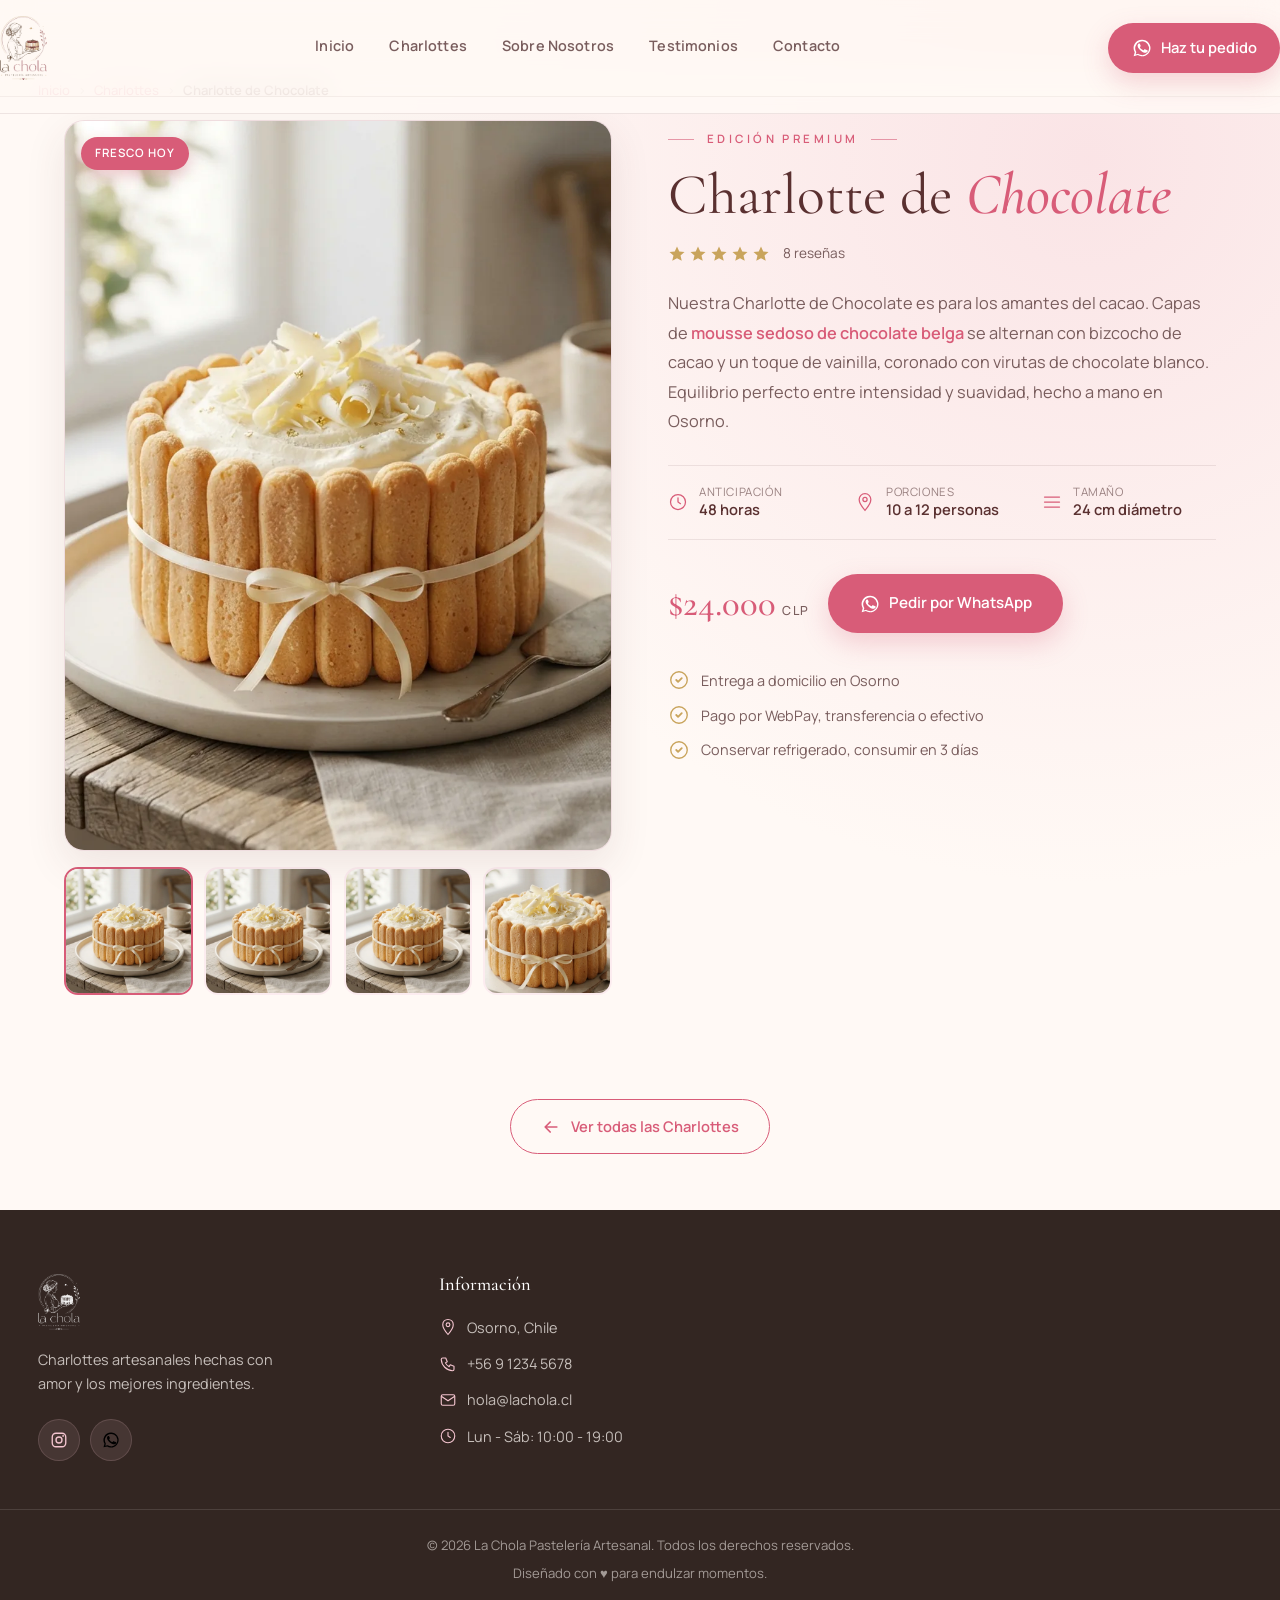
==== commit a55f5bef: "Rediseño completo: hero animado, nuevo logo, favicons y páginas de producto pulidas" ====
--- a/productos/chocolate.html
+++ b/productos/chocolate.html
@@ -3,12 +3,15 @@
 <head>
   <meta charset="UTF-8" />
   <meta name="viewport" content="width=device-width, initial-scale=1.0" />
-  <meta name="theme-color" content="#B5285A" />
+  <meta name="theme-color" content="#D85C78" />
   <title>Charlotte de Chocolate · La Chola · Pastelería Artesanal</title>
   <meta name="description" content="Charlotte de Chocolate belga con vainilla y chocolate blanco: mousse sedoso sobre bizcocho de cacao. Hecha a mano en Osorno. Píde por WhatsApp, $24.000." />
   <link rel="canonical" href="https://lachola.cl/productos/chocolate.html" />
 
-  <link rel="icon" type="image/svg+xml" href="../assets/images/favicon.svg" />
+  <link rel="icon" type="image/x-icon" href="../assets/logo/favicon.ico" />
+  <link rel="icon" type="image/png" sizes="32x32" href="../assets/logo/favicon-32.png" />
+  <link rel="icon" type="image/png" sizes="16x16" href="../assets/logo/favicon-16.png" />
+  <link rel="apple-touch-icon" sizes="180x180" href="../assets/logo/apple-touch-icon.png" />
 
   <!-- Open Graph -->
   <meta property="og:type" content="product" />
@@ -40,7 +43,7 @@
 
   <link rel="preconnect" href="https://fonts.googleapis.com" />
   <link rel="preconnect" href="https://fonts.gstatic.com" crossorigin />
-  <link href="https://fonts.googleapis.com/css2?family=Alex+Brush&family=Great+Vibes&family=Playfair+Display:ital,wght@0,400;0,600;0,700;0,800;1,400;1,600;1,700&family=Poppins:wght@300;400;500;600&display=swap" rel="stylesheet" />
+  <link href="https://fonts.googleapis.com/css2?family=Cormorant+Garamond:ital,wght@0,400;0,500;1,400;1,500&family=Manrope:wght@400;500;600;700&display=swap" rel="stylesheet" />
   <link rel="stylesheet" href="../css/estilos.css" />
   <link rel="stylesheet" href="../css/producto.css" />
 </head>
@@ -52,8 +55,7 @@
   <header class="header" id="inicio">
     <div class="container header__inner">
       <a href="../index.html" class="logo" aria-label="La Chola, volver al inicio">
-        <span class="logo__nombre">La Chola</span>
-        <span class="logo__subtitulo">PASTELERÍA ARTESANAL</span>
+        <img src="../assets/logo/logo-header.webp" alt="Logo La Chola · Pastelería Artesanal" class="logo__img" width="264" height="360" />
       </a>
       <nav class="nav" id="nav" aria-label="Navegación principal">
         <a href="../index.html#inicio" class="nav__link">Inicio</a>
@@ -210,9 +212,8 @@
   <footer class="footer" id="footer">
     <div class="container footer__grid">
       <div class="footer__col footer__col--marca">
-        <a href="../index.html" class="logo logo--footer">
-          <span class="logo__nombre">La Chola</span>
-          <span class="logo__subtitulo">PASTELERÍA ARTESANAL</span>
+        <a href="../index.html" class="logo logo--footer" aria-label="La Chola, volver al inicio">
+          <img src="../assets/logo/logo-header.webp" alt="Logo La Chola · Pastelería Artesanal" class="logo__img" width="264" height="360" />
         </a>
         <p class="footer__desc">Charlottes artesanales hechas con amor y los mejores ingredientes.</p>
         <div class="redes">
--- a/css/estilos.css
+++ b/css/estilos.css
@@ -1,59 +1,97 @@
 /* =========================================================
-   LA CHOLA · Pastelería Artesanal — Estilos
-   ========================================================= */
-
-/* ---------- Variables / Paleta ---------- */
+   LA CHOLA · Pastelería Artesanal — Sistema visual
+   Estética: boutique premium / editorial
+   Tipografías: Cormorant Garamond (títulos) + Manrope (UI)
+   ========================================================= */
+
+/* ---------- Design tokens ---------- */
 :root {
-  --fondo-principal: #FDF6ED;
-  --fondo-secundario: #FBF0E4;
-  --rosa-acuarela: #F6D9CE;
-  --rosa-vino: #B5285A;
-  --rosa-vino-hover: #9B1F4B;
-  --rosa-claro: #F5D6DC;
-  --texto-oscuro: #2E2420;
-  --texto-parrafo: #5C4F47;
-  --dorado: #D4A83B;
-  --blanco: #FFFFFF;
-  --borde-suave: #F0E0D8;
-
-  --radius-sm: 12px;
+  /* Colores de marca */
+  --color-cream: #FFF9F5;
+  --color-blush: #FCECEF;
+  --color-rose: #D85C78;
+  --color-rose-soft: #F3C4CF;
+  --color-wine: #5A3030;
+  --color-chocolate: #4A3028;
+  --color-gold: #C9A45C;
+  --color-sand: #F7EDE5;
+  --color-white: #FFFFFF;
+
+  /* Texto */
+  --text-primary: #5A3030;
+  --text-secondary: #795D5D;
+  --text-muted: #9A7F7F;
+
+  /* Bordes */
+  --border-soft: rgba(90, 48, 48, 0.10);
+  --border-subtle: rgba(90, 48, 48, 0.08);
+
+  /* Tipografías */
+  --font-heading: 'Cormorant Garamond', Georgia, serif;
+  --font-body: 'Manrope', -apple-system, 'Segoe UI', sans-serif;
+
+  /* Radios */
+  --radius-sm: 14px;
   --radius-md: 18px;
-  --radius-lg: 24px;
+  --radius-lg: 20px;
   --radius-full: 999px;
 
-  --font-script: 'Alex Brush', 'Great Vibes', cursive;
-  --font-script-alt: 'Great Vibes', cursive;
-  --font-titulo: 'Playfair Display', serif;
-  --font-cuerpo: 'Poppins', sans-serif;
-
-  --grad-titulo: linear-gradient(115deg, #B5285A 0%, #D4756A 45%, #D4A83B 100%);
-
-  --sombra-card: 0 10px 30px rgba(132, 95, 80, 0.08);
-  --sombra-card-hover: 0 16px 40px rgba(132, 95, 80, 0.14);
-  --transicion: 0.3s ease;
-}
-
-/* ---------- Reset básico ---------- */
+  /* Sombras suaves */
+  --shadow-card: 0 8px 30px rgba(90, 48, 48, 0.06);
+  --shadow-card-hover: 0 14px 40px rgba(90, 48, 48, 0.10);
+  --shadow-header: 0 8px 30px rgba(90, 48, 48, 0.05);
+
+  /* Espaciado */
+  --space-section: clamp(64px, 8vw, 110px);
+  --gutter-x: clamp(20px, 3vw, 48px);
+
+  --transition: 0.3s ease;
+  --ease: cubic-bezier(0.25, 0.46, 0.45, 0.94);
+
+  /* Compatibilidad con tokens legados */
+  --fondo-principal: var(--color-cream);
+  --fondo-secundario: var(--color-sand);
+  --rosa-vino: var(--color-rose);
+  --rosa-vino-hover: #c24e6b;
+  --rosa-claro: var(--color-rose-soft);
+  --texto-oscuro: var(--color-wine);
+  --texto-parrafo: var(--text-secondary);
+  --dorado: var(--color-gold);
+  --blanco: var(--color-white);
+  --borde-suave: var(--border-soft);
+  --font-titulo: var(--font-heading);
+  --font-cuerpo: var(--font-body);
+  --sombra-card: var(--shadow-card);
+  --sombra-card-hover: var(--shadow-card-hover);
+  --transicion: var(--transition);
+}
+
+/* ---------- Reset ---------- */
 *, *::before, *::after { box-sizing: border-box; margin: 0; padding: 0; }
 
-html { scroll-behavior: smooth; scroll-padding-top: 90px; }
+html { scroll-behavior: smooth; scroll-padding-top: 110px; }
 
 body {
-  font-family: var(--font-cuerpo);
-  color: var(--texto-parrafo);
-  background: var(--fondo-principal);
-  line-height: 1.7;
+  font-family: var(--font-body);
+  font-weight: 400;
+  color: var(--text-secondary);
+  background: var(--color-cream);
+  line-height: 1.75;
   overflow-x: hidden;
+  -webkit-font-smoothing: antialiased;
 }
 
 img { max-width: 100%; display: block; }
 a { text-decoration: none; color: inherit; }
 ul { list-style: none; }
-button { font-family: inherit; cursor: pointer; border: none; background: none; }
+button { font-family: inherit; cursor: pointer; border: none; background: none; color: inherit; }
+
+h1, h2, h3, h4, h5 { font-family: var(--font-heading); font-weight: 500; color: var(--text-primary); line-height: 1.15; }
 
 .container {
-  width: min(1200px, 92%);
+  width: min(1280px, 100%);
   margin-inline: auto;
+  padding-inline: var(--gutter-x);
 }
 
 .icon {
@@ -61,50 +99,102 @@
   fill: currentColor;
   flex-shrink: 0;
 }
-.icon--line { width: 32px; height: 32px; }
-
-/* ---------- Tipografías de acento ---------- */
-.script-acento { font-family: var(--font-script); color: var(--rosa-vino); font-weight: 400; }
-.script-acento--titulo { font-family: var(--font-script); color: var(--rosa-vino); font-weight: 400; font-size: clamp(2.4rem, 5vw, 3.6rem); line-height: 1.1; }
-
+.icon--line { width: 30px; height: 30px; }
+
+/* ---------- Acentos tipográficos ---------- */
+.script-acento {
+  font-family: var(--font-heading);
+  font-style: italic;
+  font-weight: 500;
+  color: var(--color-rose);
+}
+.script-acento--titulo {
+  font-family: var(--font-heading);
+  font-weight: 500;
+  font-size: clamp(2rem, 4.5vw, 3rem);
+  color: var(--color-wine);
+}
+
+/* Eyebrow / etiqueta superior de sección */
 .etiqueta-script {
-  font-family: var(--font-script);
-  color: var(--rosa-vino);
-  font-size: 1.6rem;
+  font-family: var(--font-body);
+  font-weight: 600;
+  font-size: 0.75rem;
+  text-transform: uppercase;
+  letter-spacing: 0.32em;
+  color: var(--color-rose);
   display: block;
-  margin-bottom: 0.4rem;
+  margin-bottom: 0.9rem;
 }
 .etiqueta-script--upper {
-  font-family: var(--font-cuerpo);
+  font-family: var(--font-body);
   text-transform: uppercase;
-  letter-spacing: 0.35em;
-  font-size: 0.78rem;
-  color: var(--rosa-vino);
-  font-weight: 500;
+  letter-spacing: 0.32em;
+  font-size: 0.75rem;
+  color: var(--color-rose);
+  font-weight: 600;
 }
 
 /* ---------- Botones ---------- */
 .btn {
   display: inline-flex;
   align-items: center;
-  gap: 0.6rem;
-  font-weight: 500;
-  font-size: 0.95rem;
-  padding: 0.85rem 1.8rem;
+  justify-content: center;
+  gap: 0.55rem;
+  font-family: var(--font-body);
+  font-weight: 600;
+  font-size: 0.92rem;
+  padding: 0.85rem 1.9rem;
   border-radius: var(--radius-full);
-  transition: background var(--transicion), transform var(--transicion), box-shadow var(--transicion);
-}
+  border: 1px solid transparent;
+  transition: transform var(--transition), box-shadow var(--transition), background var(--transition), color var(--transition);
+}
+.btn:hover { transform: translateY(-1px); }
+
 .btn--primary {
-  background: var(--rosa-vino);
-  color: #fff;
-  box-shadow: 0 8px 20px rgba(181, 40, 90, 0.25);
+  background: var(--color-rose);
+  color: var(--color-white);
+  box-shadow: 0 10px 26px rgba(216, 92, 120, 0.25);
 }
 .btn--primary:hover {
   background: var(--rosa-vino-hover);
-  transform: translateY(-2px);
-  box-shadow: 0 12px 26px rgba(181, 40, 90, 0.32);
-}
-.btn--primary:active { transform: translateY(0); }
+  box-shadow: 0 14px 32px rgba(216, 92, 120, 0.32);
+}
+
+.btn--secondary {
+  background: transparent;
+  border-color: var(--color-rose);
+  color: var(--color-rose);
+}
+.btn--secondary:hover {
+  background: var(--color-rose);
+  color: var(--color-white);
+}
+
+.btn--dark {
+  background: var(--color-wine);
+  color: var(--color-white);
+  box-shadow: 0 10px 26px rgba(90, 48, 48, 0.22);
+}
+.btn--dark:hover {
+  background: var(--color-chocolate);
+  box-shadow: 0 14px 32px rgba(90, 48, 48, 0.3);
+}
+
+/* Ghost (compatibilidad con páginas de producto) */
+.btn--ghost {
+  display: inline-flex;
+  align-items: center;
+  gap: 0.6rem;
+  padding: 0.85rem 1.9rem;
+  border: 1px solid var(--color-rose);
+  border-radius: var(--radius-full);
+  color: var(--color-rose);
+  font-weight: 600;
+  font-size: 0.92rem;
+  transition: background var(--transition), color var(--transition);
+}
+.btn--ghost:hover { background: var(--color-rose); color: #fff; }
 
 /* ---------- Divisores decorativos ---------- */
 .divisor {
@@ -112,92 +202,121 @@
   align-items: center;
   justify-content: center;
   gap: 0.8rem;
-  margin: 1.2rem auto;
-  max-width: 280px;
+  margin: 1.4rem auto;
+  max-width: 240px;
 }
 .divisor__linea {
-  height: 1px; flex: 1;
-  background: linear-gradient(90deg, transparent, var(--rosa-acuarela), transparent);
+  height: 1px;
+  flex: 1;
+  background: linear-gradient(90deg, transparent, var(--color-rose-soft), transparent);
 }
 .divisor__adorno {
-  width: 28px; height: 28px;
-  color: var(--rosa-vino);
-  fill: var(--rosa-vino);
-}
-.corazondorso .divisor__adorno { color: var(--rosa-vino); }
-
-/* ---------- Acuarelas de fondo ---------- */
+  width: 22px; height: 22px;
+  color: var(--color-rose);
+  fill: var(--color-rose);
+}
+
+/* ---------- Resplandores de fondo sutiles ---------- */
 .ac {
   position: absolute;
-  width: 340px; height: 340px;
+  width: 380px; height: 380px;
   border-radius: 50%;
-  filter: blur(60px);
-  opacity: 0.55;
   pointer-events: none;
   z-index: 0;
 }
-.ac--rosa { background: radial-gradient(circle, var(--rosa-acuarela) 0%, transparent 70%); }
-.ac--durazno { background: radial-gradient(circle, #F7D5B0 0%, transparent 70%); }
-.ac--dorado { background: radial-gradient(circle, #F2DCA8 0%, transparent 70%); }
-.ac--top-left { top: -120px; left: -100px; }
-.ac--top-right { top: -120px; right: -100px; }
-.ac--bottom-right { bottom: -140px; right: -120px; }
-.ac--mid-right { top: 40%; right: -80px; width: 260px; height: 260px; opacity: 0.4; }
-.ac--center { top: 50%; left: 50%; transform: translate(-50%, -50%); width: 420px; height: 420px; opacity: 0.4; }
-/* Variante extra grande + más opaca para el hero */
-.ac--xl { width: 420px; height: 420px; opacity: 0.7; }
-
-/* =========================================================
-   HEADER
+.ac--rosa { background: radial-gradient(circle, rgba(243, 196, 207, 0.45), transparent 65%); }
+.ac--durazno { background: radial-gradient(circle, rgba(243, 196, 207, 0.32), transparent 65%); }
+.ac--dorado { background: radial-gradient(circle, rgba(201, 164, 92, 0.22), transparent 65%); }
+.ac--top-left { top: -140px; left: -120px; }
+.ac--top-right { top: -140px; right: -120px; }
+.ac--bottom-right { bottom: -160px; right: -140px; }
+.ac--mid-right { top: 40%; right: -100px; width: 300px; height: 300px; }
+.ac--center { top: 50%; left: 50%; transform: translate(-50%, -50%); width: 440px; height: 440px; }
+.ac--xl { width: 460px; height: 460px; }
+
+/* =========================================================
+   HEADER / NAVBAR
    ========================================================= */
 .header {
   position: fixed;
   top: 0; left: 0; right: 0;
   z-index: 100;
-  background: rgba(251, 240, 228, 0.85);
-  backdrop-filter: blur(12px);
-  border-bottom: 1px solid var(--borde-suave);
-}
+  background: rgba(255, 249, 245, 0.82);
+  backdrop-filter: blur(16px);
+  -webkit-backdrop-filter: blur(16px);
+  border-bottom: 1px solid rgba(90, 48, 48, 0.06);
+  transition: box-shadow var(--transition), background var(--transition);
+}
+.header.is-scrolled {
+  box-shadow: var(--shadow-header);
+}
+
 .header__inner {
   display: flex;
   align-items: center;
   justify-content: space-between;
-  gap: 1.5rem;
-  padding: 0.9rem 0;
-}
-.logo { display: flex; flex-direction: column; line-height: 1; }
-.logo__nombre {
-  font-family: var(--font-script);
-  color: var(--rosa-vino);
-  font-size: 2.1rem;
-}
-.logo__subtitulo {
-  font-size: 0.62rem;
-  letter-spacing: 0.3em;
-  color: var(--texto-parrafo);
-  margin-top: 0.15rem;
-}
-
-.nav { display: flex; gap: 2rem; }
+  gap: 2rem;
+  padding: 1rem 0;
+}
+
+.logo { display: flex; align-items: center; line-height: 1; flex-shrink: 0; }
+.logo__img {
+  height: 64px;
+  width: auto;
+  display: block;
+  transition: height var(--transition), filter var(--transition);
+}
+.logo:hover .logo__img { filter: brightness(1.05); }
+
+.nav {
+  display: flex;
+  gap: 2.2rem;
+  margin-inline: auto;
+}
 .nav__link {
-  font-size: 0.92rem;
-  font-weight: 500;
-  color: var(--texto-oscuro);
+  font-family: var(--font-body);
+  font-size: 0.9rem;
+  font-weight: 600;
+  color: var(--text-secondary);
   position: relative;
   padding-bottom: 4px;
-  transition: color var(--transicion);
+  transition: color var(--transition);
+  letter-spacing: 0.01em;
 }
 .nav__link::after {
   content: '';
   position: absolute;
   left: 0; bottom: 0;
-  width: 0; height: 2px;
-  background: var(--rosa-vino);
-  transition: width var(--transicion);
-}
-.nav__link:hover, .nav__link.is-active { color: var(--rosa-vino); }
+  width: 0; height: 1.5px;
+  background: var(--color-rose);
+  transition: width var(--transition);
+}
+.nav__link:hover, .nav__link.is-active { color: var(--color-wine); }
 .nav__link.is-active::after, .nav__link:hover::after { width: 100%; }
 
+.header__actions {
+  display: flex;
+  align-items: center;
+  gap: 0.55rem;
+}
+.header__icon {
+  width: 42px; height: 42px;
+  border-radius: 50%;
+  display: flex;
+  align-items: center;
+  justify-content: center;
+  color: var(--text-secondary);
+  border: 1px solid var(--border-soft);
+  background: var(--color-white);
+  transition: color var(--transition), border-color var(--transition), background var(--transition), transform var(--transition);
+}
+.header__icon:hover {
+  color: var(--color-rose);
+  border-color: var(--color-rose-soft);
+  background: var(--color-blush);
+  transform: translateY(-1px);
+}
+.header__icon svg { width: 19px; height: 19px; }
 .header__cta { padding: 0.7rem 1.4rem; }
 
 .nav__toggle {
@@ -208,103 +327,94 @@
 }
 .nav__toggle span {
   width: 26px; height: 2px;
-  background: var(--rosa-vino);
+  background: var(--color-wine);
   border-radius: 2px;
-  transition: transform var(--transicion), opacity var(--transicion);
+  transition: transform var(--transition), opacity var(--transition);
 }
 .nav__toggle.is-open span:nth-child(1) { transform: translateY(7px) rotate(45deg); }
 .nav__toggle.is-open span:nth-child(2) { opacity: 0; }
 .nav__toggle.is-open span:nth-child(3) { transform: translateY(-7px) rotate(-45deg); }
 
 /* =========================================================
-   HERO
+   HERO — editorial
    ========================================================= */
 .hero {
   position: relative;
-  padding: 8rem 0 5rem;
-  background: linear-gradient(180deg, var(--fondo-secundario) 0%, var(--fondo-principal) 100%);
+  padding: clamp(110px, 12vw, 150px) 0 clamp(70px, 8vw, 100px);
+  background:
+    radial-gradient(circle at 82% 28%, rgba(243, 196, 207, 0.45), transparent 38%),
+    var(--color-cream);
   overflow: hidden;
 }
+
 .hero__inner {
   display: grid;
-  grid-template-columns: 1fr 1fr;
-  gap: 3rem;
+  grid-template-columns: 1.05fr 0.95fr;
+  gap: clamp(2.5rem, 5vw, 5rem);
   align-items: center;
   position: relative;
   z-index: 1;
 }
 
-/* Etiqueta superior con líneas a los costados */
 .hero__etiqueta {
   display: inline-flex;
   align-items: center;
   gap: 0.8rem;
-  font-family: var(--font-cuerpo);
+  font-family: var(--font-body);
   text-transform: uppercase;
-  letter-spacing: 0.38em;
-  font-size: 0.78rem;
-  font-weight: 500;
-  color: var(--rosa-vino);
-  margin-bottom: 1.2rem;
+  letter-spacing: 0.3em;
+  font-size: 0.72rem;
+  font-weight: 600;
+  color: var(--color-rose);
+  margin-bottom: 1.6rem;
 }
 .hero__etiqueta-linea {
   display: inline-block;
-  width: 28px;
+  width: 26px;
   height: 1px;
-  background: var(--rosa-vino);
-  opacity: 0.5;
-}
-
-.hero__titulo { line-height: 1.05; margin-bottom: 1.4rem; }
-.hero__titulo-1 {
-  display: block;
-  font-family: var(--font-titulo);
-  font-weight: 700;
+  background: var(--color-rose);
+  opacity: 0.6;
+}
+
+.hero__titulo {
+  font-weight: 400;
+  font-size: clamp(2.6rem, 5.4vw, 4.3rem);
+  line-height: 1.06;
+  letter-spacing: -0.01em;
+  color: var(--color-wine);
+  margin-bottom: 1.5rem;
+}
+.hero__titulo .hero__titulo-acento {
   font-style: italic;
-  color: var(--texto-oscuro);
-  font-size: clamp(2rem, 5vw, 3.2rem);
-  letter-spacing: 0.01em;
-}
-.hero__titulo-2 {
-  display: block;
-  font-family: var(--font-script);
-  font-weight: 400;
-  font-size: clamp(3.5rem, 11vw, 7rem);
-  line-height: 1.1;
-  margin-top: 0.3rem;
-  /* Fallback accesible: si background-clip:text no se soporta, color sólido */
-  color: var(--rosa-vino);
-  /* Degradado rosa→durazno→dorado */
-  background: var(--grad-titulo);
-  -webkit-background-clip: text;
-          background-clip: text;
-  -webkit-text-fill-color: transparent;
-  /* Sombra suave para profundidad */
-  filter: drop-shadow(0 2px 6px rgba(181, 40, 90, 0.15));
-  padding-bottom: 0.15em;
-  /* Evitar desbordamiento en pantallas estrechas */
-  overflow-wrap: break-word;
-  word-break: break-word;
-}
-.hero__parrafo { font-size: 1.05rem; max-width: 420px; margin-bottom: 0.5rem; }
-
-/* --- Carrusel vertical infinito (efecto boutique) ---
-   Dos columnas fijas; cada columna contiene un track de imágenes
-   que se desplaza verticalmente de forma continua. El track lleva
-   el set de imágenes duplicado (×2) para lograr un loop seamless:
-   al llegar a translateY(-50%) el segundo set queda donde empezó el
-   primero y la animación se reinicia sin salto. */
+  font-weight: 500;
+  color: var(--color-rose);
+}
+
+.hero__parrafo {
+  font-size: 1.08rem;
+  max-width: 480px;
+  color: var(--text-secondary);
+  margin-bottom: 2.2rem;
+  line-height: 1.8;
+}
+
+.hero__botones {
+  display: flex;
+  flex-wrap: wrap;
+  gap: 0.9rem;
+}
+
+/* Columna de imagen / carrusel boutique */
 .hero__grid {
   display: grid;
   grid-template-columns: 1fr 1fr;
   gap: 1rem;
-  height: 560px;          /* alto fijo: recorta lo que sobra y deja ver el scroll */
+  height: clamp(460px, 46vw, 580px);
 }
 .hero__col {
   position: relative;
   overflow: hidden;
   border-radius: var(--radius-lg);
-  /* Fade suave arriba y abajo para que entren/salgan las imágenes sin corte brusco */
   -webkit-mask-image: linear-gradient(to bottom, transparent 0%, #000 12%, #000 88%, transparent 100%);
           mask-image: linear-gradient(to bottom, transparent 0%, #000 12%, #000 88%, transparent 100%);
 }
@@ -313,19 +423,17 @@
   flex-direction: column;
   will-change: transform;
 }
-.hero__col--up .hero__track   { animation: scroll-up   40s linear infinite; }
-.hero__col--down .hero__track { animation: scroll-down 44s linear infinite; }
+.hero__col--up .hero__track   { animation: scroll-up   42s linear infinite; }
+.hero__col--down .hero__track { animation: scroll-down 46s linear infinite; }
 
 .hero__img {
   flex: 0 0 auto;
   width: 100%;
   aspect-ratio: 3/4;
-  border-radius: var(--radius-lg);
+  border-radius: var(--radius-md);
   overflow: hidden;
-  box-shadow: var(--sombra-card);
-  background: var(--fondo-secundario);
-  /* separación como margin-top (no gap) para que el track sean 8 unidades
-     idénticas fig+margin y translateY(-50%) aterrice sin salto en el loop */
+  box-shadow: var(--shadow-card);
+  background: var(--color-blush);
   margin-top: 1rem;
 }
 .hero__img:first-child { margin-top: 0; }
@@ -343,156 +451,210 @@
 /* =========================================================
    SECCIONES genéricas
    ========================================================= */
-.seccion { position: relative; padding: 5rem 0; }
+.seccion { position: relative; padding-block: var(--space-section); }
 .seccion > .container { position: relative; z-index: 1; }
 
-.seccion__encabezado { text-align: center; margin-bottom: 3rem; }
+.seccion__encabezado { text-align: center; margin-bottom: clamp(2.5rem, 5vw, 3.6rem); }
 .seccion__titulo {
-  font-family: var(--font-titulo);
-  font-weight: 700;
-  color: var(--texto-oscuro);
-  font-size: clamp(2rem, 3.4vw, 2.8rem);
+  font-family: var(--font-heading);
+  font-weight: 500;
+  color: var(--color-wine);
+  font-size: clamp(2.3rem, 4.6vw, 3.4rem);
+  line-height: 1.1;
+  letter-spacing: -0.01em;
 }
 .seccion__titulo--izq { text-align: left; }
-.seccion__titulo--izq .script-acento { font-size: 1.1em; }
-
-/* =========================================================
-   CATÁLOGO — Creaciones
-   ========================================================= */
-.creaciones { background: var(--fondo-principal); overflow: hidden; }
+.seccion__subtitulo {
+  color: var(--text-secondary);
+  font-size: 1rem;
+  max-width: 560px;
+  margin: 1.2rem auto 0;
+}
+
+/* =========================================================
+   CATÁLOGO — Tortas Charlotte
+   ========================================================= */
+.creaciones { background: var(--color-cream); overflow: hidden; }
 
 .productos {
   display: grid;
   grid-template-columns: repeat(4, 1fr);
-  gap: 1.8rem;
+  gap: 1.6rem;
 }
 .card {
-  background: var(--blanco);
+  background: var(--color-white);
+  border: 1px solid var(--border-subtle);
   border-radius: var(--radius-lg);
   overflow: hidden;
-  box-shadow: var(--sombra-card);
-  transition: transform var(--transicion), box-shadow var(--transicion);
-}
-.card:hover { transform: translateY(-6px); box-shadow: var(--sombra-card-hover); }
+  box-shadow: var(--shadow-card);
+  transition: transform var(--transition), box-shadow var(--transition);
+}
+.card:hover { transform: translateY(-4px); box-shadow: var(--shadow-card-hover); }
 .card__img {
   aspect-ratio: 1/1;
   overflow: hidden;
-  background: var(--fondo-secundario);
-}
-.card__img img { width: 100%; height: 100%; object-fit: cover; }
-.card__cuerpo { padding: 1.2rem 1.4rem 1.4rem; }
+  background: var(--color-blush);
+}
+.card__img img { width: 100%; height: 100%; object-fit: cover; transition: transform 0.6s var(--ease); }
+.card:hover .card__img img { transform: scale(1.03); }
+.card__cuerpo { padding: 1.4rem 1.5rem 1.6rem; }
 .card__enlace-producto {
   display: block;
   color: inherit;
-  text-decoration: none;
   border-radius: 4px;
   margin: -0.2rem -0.2rem 0.2rem;
   padding: 0.2rem;
-  transition: color var(--transicion);
-}
-.card__enlace-producto:hover .card__nombre { color: var(--rosa-vino); }
+  transition: color var(--transition);
+}
+.card__enlace-producto:hover .card__nombre { color: var(--color-rose); }
 .card__enlace-producto:focus-visible {
-  outline: 3px solid var(--rosa-vino);
+  outline: 3px solid var(--color-rose);
   outline-offset: 3px;
 }
 .card__nombre {
-  font-family: var(--font-titulo);
-  font-weight: 600;
-  color: var(--texto-oscuro);
-  font-size: 1.15rem;
-  margin-bottom: 0.3rem;
-}
-.card__desc { font-size: 0.88rem; color: var(--texto-parrafo); margin-bottom: 1rem; }
+  font-weight: 500;
+  font-size: 1.4rem;
+  color: var(--color-wine);
+  margin-bottom: 0.35rem;
+}
+.card__desc { font-size: 0.9rem; color: var(--text-secondary); margin-bottom: 1.1rem; line-height: 1.65; }
 .card__pie { display: flex; align-items: center; justify-content: space-between; }
-.card__precio { color: var(--rosa-vino); font-weight: 600; font-size: 1.05rem; }
+.card__precio {
+  font-family: var(--font-heading);
+  font-weight: 500;
+  color: var(--color-rose);
+  font-size: 1.25rem;
+}
 .card__mas {
-  width: 40px; height: 40px;
+  width: 42px; height: 42px;
   border-radius: 50%;
-  background: var(--rosa-claro);
-  color: var(--rosa-vino);
+  background: var(--color-blush);
+  color: var(--color-rose);
   display: inline-flex;
   align-items: center;
   justify-content: center;
-  font-size: 1.4rem;
+  border: 1px solid var(--border-soft);
+  font-size: 1.3rem;
+  font-weight: 400;
+  line-height: 1;
+  transition: background var(--transition), color var(--transition), transform var(--transition), border-color var(--transition);
+}
+.card__mas:hover { background: var(--color-rose); border-color: var(--color-rose); color: #fff; transform: translateY(-2px); }
+
+/* =========================================================
+   BENEFICIOS — ¿Por qué elegir La Chola?
+   ========================================================= */
+.beneficios { background: var(--color-sand); }
+
+.beneficios__grid {
+  display: grid;
+  grid-template-columns: repeat(4, 1fr);
+  gap: 1.6rem;
+}
+.beneficio {
+  background: var(--color-white);
+  border: 1px solid var(--border-subtle);
+  border-radius: var(--radius-lg);
+  padding: 2.2rem 1.7rem;
+  text-align: center;
+  box-shadow: var(--shadow-card);
+  transition: transform var(--transition), box-shadow var(--transition);
+}
+.beneficio:hover { transform: translateY(-4px); box-shadow: var(--shadow-card-hover); }
+.beneficio__icono {
+  width: 52px; height: 52px;
+  margin: 0 auto 1.3rem;
+  color: var(--color-rose);
+  display: flex;
+  align-items: center;
+  justify-content: center;
+}
+.beneficio__icono svg {
+  width: 100%; height: 100%;
+  stroke-width: 1.5;
+  fill: none;
+  stroke: currentColor;
+  stroke-linecap: round;
+  stroke-linejoin: round;
+}
+.beneficio h3 {
   font-weight: 500;
-  line-height: 1;
-  transition: background var(--transicion), transform var(--transicion), color var(--transicion);
-}
-.card__mas:hover { background: var(--rosa-vino); color: #fff; transform: rotate(90deg); }
+  font-size: 1.3rem;
+  color: var(--color-wine);
+  margin-bottom: 0.5rem;
+}
+.beneficio p {
+  font-size: 0.9rem;
+  color: var(--text-secondary);
+  line-height: 1.7;
+}
 
 /* =========================================================
    HISTORIA
    ========================================================= */
-.historia { background: var(--fondo-secundario); }
+.historia { background: var(--color-cream); }
 .historia__inner {
   display: grid;
   grid-template-columns: 1fr 1fr;
-  gap: 3.5rem;
+  gap: clamp(2.5rem, 5vw, 4.5rem);
   align-items: center;
 }
 .historia__img {
   border-radius: var(--radius-lg);
   overflow: hidden;
-  box-shadow: var(--sombra-card);
+  box-shadow: var(--shadow-card);
   aspect-ratio: 4/5;
 }
 .historia__img img { width: 100%; height: 100%; object-fit: cover; }
-.historia__texto p { margin: 1.2rem 0 2rem; max-width: 500px; }
+.historia__texto p { margin: 1.3rem 0 2rem; max-width: 500px; color: var(--text-secondary); }
 
 .features { display: flex; align-items: center; gap: 1.5rem; }
-.feature { display: flex; align-items: center; gap: 0.7rem; color: var(--rosa-vino); }
-.feature span { color: var(--texto-oscuro); font-weight: 500; font-size: 0.95rem; }
-.feature__divider { width: 1px; height: 32px; background: var(--rosa-claro); }
-
-/* =========================================================
-   CTA BANNER
-   ========================================================= */
-.cta-seccion { padding-top: 2rem; }
-.cta-banner {
-  position: relative;
-  text-align: center;
-  background: linear-gradient(135deg, var(--rosa-acuarela) 0%, #F7D5B0 100%);
-  border-radius: var(--radius-lg);
-  padding: 4rem 2rem;
+.feature { display: flex; align-items: center; gap: 0.7rem; color: var(--color-rose); }
+.feature span { color: var(--color-wine); font-weight: 600; font-size: 0.95rem; }
+.feature__divider { width: 1px; height: 34px; background: var(--color-rose-soft); }
+
+/* =========================================================
+   GALERÍA
+   ========================================================= */
+.galeria { background: var(--color-blush); }
+.galeria__grid {
+  display: grid;
+  grid-template-columns: repeat(4, 1fr);
+  gap: 1.1rem;
+}
+.galeria__item {
+  aspect-ratio: 1/1;
+  border-radius: var(--radius-md);
   overflow: hidden;
-}
-.cta-banner > * { position: relative; z-index: 1; }
-.cta-banner__icono {
-  width: 56px; height: 56px;
-  color: var(--texto-oscuro);
-  margin-bottom: 1rem;
-}
-.cta-banner__titulo {
-  font-family: var(--font-titulo);
-  font-weight: 700;
-  color: var(--texto-oscuro);
-  font-size: clamp(1.8rem, 3.4vw, 2.6rem);
-  margin-bottom: 0.8rem;
-}
-.cta-banner__parrafo { color: var(--texto-oscuro); margin-bottom: 1.8rem; }
-
-/* =========================================================
-   TESTIMONIOS / Carrusel
-   ========================================================= */
-.testimonios { background: var(--fondo-principal); }
+  box-shadow: var(--shadow-card);
+  transition: transform 0.5s var(--ease);
+}
+.galeria__item:hover { transform: scale(1.03); }
+.galeria__item img { width: 100%; height: 100%; object-fit: cover; }
+
+/* =========================================================
+   TESTIMONIOS — carrusel editorial
+   ========================================================= */
+.testimonios { background: var(--color-cream); }
 .carrusel {
   display: flex;
   align-items: center;
   gap: 1.5rem;
-  max-width: 900px;
+  max-width: 860px;
   margin: 0 auto;
 }
 .carrusel__flecha {
   flex-shrink: 0;
   width: 48px; height: 48px;
   border-radius: 50%;
-  border: 1.5px solid var(--rosa-vino);
-  color: var(--rosa-vino);
-  background: var(--blanco);
+  border: 1px solid var(--border-soft);
+  color: var(--color-rose);
+  background: var(--color-white);
   display: flex; align-items: center; justify-content: center;
-  transition: background var(--transicion), color var(--transicion);
-}
-.carrusel__flecha:hover { background: var(--rosa-vino); color: #fff; }
+  box-shadow: var(--shadow-card);
+  transition: background var(--transition), color var(--transition), border-color var(--transition);
+}
+.carrusel__flecha:hover { background: var(--color-rose); border-color: var(--color-rose); color: #fff; }
 .carrusel__flecha svg { width: 18px; height: 18px; }
 
 .carrusel__ventana { overflow: hidden; flex: 1; }
@@ -501,214 +663,278 @@
 .testimonio {
   flex: 0 0 100%;
   text-align: center;
-  padding: 1rem 2rem;
+  padding: 1rem;
+}
+.testimonio__card {
+  background: var(--color-white);
+  border: 1px solid var(--border-subtle);
+  border-radius: var(--radius-lg);
+  box-shadow: var(--shadow-card);
+  padding: 2.4rem 2.2rem;
 }
 .testimonio__comillas {
-  font-family: var(--font-titulo);
-  font-size: 4rem;
-  color: var(--rosa-claro);
-  line-height: 0.6;
+  font-family: var(--font-heading);
+  font-size: 3.6rem;
+  color: var(--color-rose-soft);
+  line-height: 0.7;
   display: block;
-  margin-bottom: 0.5rem;
+  margin-bottom: 0.8rem;
 }
 .testimonio__texto {
+  font-family: var(--font-heading);
+  font-size: 1.3rem;
+  font-weight: 400;
+  font-style: italic;
+  color: var(--text-primary);
+  margin-bottom: 1.4rem;
+  line-height: 1.5;
+}
+.testimonio__pie { display: flex; flex-direction: column; align-items: center; gap: 0.5rem; }
+.estrellas { display: flex; gap: 4px; color: var(--color-gold); }
+.estrellas svg { width: 18px; height: 18px; }
+.testimonio__autor {
+  font-family: var(--font-heading);
+  font-weight: 500;
   font-size: 1.1rem;
-  color: var(--texto-oscuro);
-  font-style: italic;
+  color: var(--color-wine);
+}
+
+/* =========================================================
+   CTA FINAL
+   ========================================================= */
+.cta-final {
+  background:
+    radial-gradient(circle at 20% 60%, rgba(243, 196, 207, 0.4), transparent 45%),
+    var(--color-blush);
+  overflow: hidden;
+}
+.cta-final__inner {
+  display: grid;
+  grid-template-columns: 1.1fr 0.9fr;
+  gap: clamp(2.5rem, 5vw, 5rem);
+  align-items: center;
+}
+.cta-final__titulo {
+  font-weight: 400;
+  font-size: clamp(2.3rem, 4.6vw, 3.4rem);
+  line-height: 1.12;
+  color: var(--color-wine);
   margin-bottom: 1.2rem;
 }
-.testimonio__pie { display: flex; flex-direction: column; align-items: center; gap: 0.4rem; }
-.estrellas { display: flex; gap: 4px; color: var(--dorado); }
-.estrellas svg { width: 18px; height: 18px; }
-.testimonio__autor { font-weight: 600; color: var(--rosa-vino); }
-
-/* =========================================================
-   GALERÍA
-   ========================================================= */
-.galeria { background: var(--fondo-secundario); }
-.galeria__grid {
-  display: grid;
-  grid-template-columns: repeat(4, 1fr);
-  gap: 1.2rem;
-}
-.galeria__item {
-  aspect-ratio: 1/1;
-  border-radius: var(--radius-md);
-  overflow: hidden;
-  box-shadow: var(--sombra-card);
-  transition: transform var(--transicion);
-}
-.galeria__item:hover { transform: scale(1.03); }
-.galeria__item img { width: 100%; height: 100%; object-fit: cover; }
+.cta-final__titulo em { font-style: italic; color: var(--color-rose); }
+.cta-final__parrafo {
+  color: var(--text-secondary);
+  max-width: 460px;
+  margin-bottom: 2rem;
+}
+.cta-final__arte {
+  display: flex;
+  align-items: center;
+  justify-content: center;
+}
+.cta-final__marco {
+  width: min(320px, 80vw);
+  height: min(320px, 80vw);
+  border-radius: 50%;
+  background: var(--color-white);
+  border: 1px solid var(--border-subtle);
+  box-shadow: var(--shadow-card-hover);
+  display: flex;
+  align-items: center;
+  justify-content: center;
+  padding: 2rem;
+}
+.cta-final__marco img {
+  width: 100%;
+  height: 100%;
+  object-fit: contain;
+}
 
 /* =========================================================
    FOOTER
    ========================================================= */
 .footer {
-  background: var(--texto-oscuro);
-  color: #e8d9cf;
+  background: #332622;
+  color: #FFF9F5;
   padding: 4rem 0 0;
 }
 .footer__grid {
   display: grid;
-  grid-template-columns: 1.6fr 1fr 1.2fr 1fr;
-  gap: 2.5rem;
+  grid-template-columns: 1.5fr 1fr 1fr 1fr;
+  gap: clamp(2rem, 4vw, 3rem);
   padding-bottom: 3rem;
 }
-.footer__col--marca .logo__nombre { color: var(--rosa-claro); }
-.footer__desc { margin: 1rem 0 1.2rem; font-size: 0.9rem; max-width: 240px; }
+.footer__col--marca .logo__img { filter: brightness(0) invert(1) opacity(0.95); height: 56px; }
+.footer__desc { margin: 1.1rem 0 1.4rem; font-size: 0.9rem; max-width: 240px; color: rgba(255, 249, 245, 0.72); line-height: 1.7; }
 .redes { display: flex; gap: 0.6rem; }
 .red {
-  width: 40px; height: 40px;
+  width: 42px; height: 42px;
   border-radius: 50%;
-  background: rgba(245, 214, 220, 0.12);
-  color: var(--rosa-claro);
+  background: rgba(243, 196, 207, 0.1);
+  color: var(--color-rose-soft);
   display: flex; align-items: center; justify-content: center;
-  transition: background var(--transicion), color var(--transicion);
+  border: 1px solid rgba(243, 196, 207, 0.16);
+  transition: background var(--transition), color var(--transition), border-color var(--transition);
 }
 .red svg { width: 18px; height: 18px; }
-.red:hover { background: var(--rosa-vino); color: #fff; }
+.red:hover { background: var(--color-rose); border-color: var(--color-rose); color: #fff; }
 
 .footer__titulo {
-  font-family: var(--font-titulo);
-  color: #fff;
-  font-size: 1.1rem;
+  font-weight: 500;
+  color: var(--color-white);
+  font-size: 1.15rem;
   margin-bottom: 1.2rem;
 }
 .footer__lista { display: flex; flex-direction: column; gap: 0.7rem; }
-.footer__lista a, .footer__lista li { font-size: 0.9rem; color: #c9b6aa; transition: color var(--transicion); }
-.footer__lista a:hover { color: var(--rosa-claro); }
+.footer__lista a, .footer__lista li { font-size: 0.9rem; color: rgba(255, 249, 245, 0.72); transition: color var(--transition); }
+.footer__lista a:hover { color: var(--color-rose-soft); }
 .footer__lista--info li { display: flex; align-items: center; gap: 0.6rem; }
-.footer__lista--info .icon { width: 18px; height: 18px; color: var(--rosa-claro); }
-
-.pagos { display: flex; flex-wrap: wrap; gap: 0.5rem; }
+.footer__lista--info .icon { width: 18px; height: 18px; color: var(--color-rose-soft); }
+
+.pagos { display: flex; flex-wrap: wrap; gap: 0.5rem; margin-top: 1.2rem; }
 .pago {
-  background: rgba(255,255,255,0.08);
-  border: 1px solid rgba(255,255,255,0.12);
+  background: rgba(243, 196, 207, 0.08);
+  border: 1px solid rgba(243, 196, 207, 0.16);
   border-radius: var(--radius-sm);
-  padding: 0.4rem 0.7rem;
+  padding: 0.4rem 0.75rem;
   font-size: 0.72rem;
   letter-spacing: 0.05em;
-  color: #e8d9cf;
+  color: rgba(255, 249, 245, 0.8);
 }
 
 .footer__bottom {
-  border-top: 1px solid rgba(255,255,255,0.1);
+  border-top: 1px solid rgba(255, 249, 245, 0.12);
   padding: 1.5rem 0;
   text-align: center;
   font-size: 0.82rem;
-  color: #a89b91;
+  color: rgba(255, 249, 245, 0.55);
 }
 .footer__creditos { margin-top: 0.3rem; }
 
 /* =========================================================
+   ANIMACIONES DE ENTRADA (reveal on scroll)
+   ========================================================= */
+.js .reveal {
+  opacity: 0;
+  transform: translateY(20px);
+  transition: opacity 0.5s ease-out, transform 0.5s ease-out;
+}
+.js .reveal.in-view {
+  opacity: 1;
+  transform: translateY(0);
+}
+.js .reveal-delay-1 { transition-delay: 0.08s; }
+.js .reveal-delay-2 { transition-delay: 0.16s; }
+.js .reveal-delay-3 { transition-delay: 0.24s; }
+
+/* =========================================================
    RESPONSIVE
    ========================================================= */
+@media (max-width: 1080px) {
+  .nav { gap: 1.5rem; }
+}
+
 @media (max-width: 992px) {
-  .productos { grid-template-columns: repeat(2, 1fr); }
+  .productos, .beneficios__grid { grid-template-columns: repeat(2, 1fr); }
   .galeria__grid { grid-template-columns: repeat(2, 1fr); }
-  .footer__grid { grid-template-columns: 1fr 1fr; gap: 2rem; }
+  .footer__grid { grid-template-columns: 1fr 1fr; gap: 2.2rem; }
   .footer__col--marca { grid-column: 1 / -1; }
 }
 
+@media (max-width: 860px) {
+  .hero__inner, .historia__inner, .cta-final__inner { grid-template-columns: 1fr; gap: 2.5rem; }
+  .hero { text-align: center; }
+  .hero__parrafo { margin-inline: auto; }
+  .hero__botones { justify-content: center; }
+  .hero__etiqueta { justify-content: center; }
+  .hero__grid { max-width: 480px; margin-inline: auto; width: 100%; height: 460px; }
+  .historia__img { max-width: 460px; margin-inline: auto; }
+  .cta-final__arte { order: -1; }
+  .cta-final__texto { text-align: center; }
+  .cta-final__parrafo { margin-inline: auto; }
+}
+
 @media (max-width: 768px) {
-  .nav, .header__cta { display: none; }
+  .nav, .header__actions .header__cta, .header__icon { display: none; }
   .nav__toggle { display: flex; }
+  .logo__img { height: 48px; }
+  .footer__col--marca .logo__img { height: 56px; }
 
   .nav.is-open {
     display: flex;
     position: absolute;
     top: 100%; left: 0; right: 0;
     flex-direction: column;
-    background: var(--fondo-secundario);
-    padding: 1.2rem 2rem 1.6rem;
-    gap: 1rem;
-    border-bottom: 1px solid var(--borde-suave);
-    box-shadow: 0 10px 20px rgba(0,0,0,0.05);
+    background: var(--color-cream);
+    padding: 1.4rem 2rem 1.8rem;
+    gap: 1.1rem;
+    border-bottom: 1px solid var(--border-soft);
+    box-shadow: var(--shadow-card-hover);
   }
-
-  /* HERO mobile: centrar texto encima de las imágenes */
-  .hero { padding: 6.5rem 0 3.5rem; }
-  .hero__inner { grid-template-columns: 1fr; gap: 2.5rem; text-align: center; }
-  .hero__texto { display: flex; flex-direction: column; align-items: center; }
-  .hero__titulo-1, .hero__titulo-2 { text-align: center; }
-  .hero__parrafo { margin-inline: auto; }
-  .divisor { margin-inline: auto; }
-  .hero__etiqueta { justify-content: center; }
-  .hero__grid { max-width: 420px; margin-inline: auto; width: 100%; height: 460px; }
-
-  .historia__inner { grid-template-columns: 1fr; gap: 2rem; }
-  .historia__img { max-width: 460px; margin-inline: auto; }
+  .nav.is-open .nav__link { font-size: 1rem; }
+
+  .historia__inner { gap: 2rem; }
   .seccion__titulo--izq { text-align: center; }
   .historia__texto p { margin-inline: auto; }
-  .historia__encabezado { text-align: center; }
-
   .features { justify-content: center; }
 
   .carrusel__flecha { width: 40px; height: 40px; }
-  .testimonio { padding: 1rem 0.5rem; }
+  .testimonio__card { padding: 1.8rem 1.4rem; }
 
   .footer__grid { grid-template-columns: 1fr; text-align: center; }
   .footer__lista--info li { justify-content: center; }
-  .redes { justify-content: center; }
-  .pagos { justify-content: center; }
+  .redes, .pagos { justify-content: center; }
+  .footer__desc { margin-inline: auto; }
 }
 
 @media (max-width: 480px) {
-  .productos { grid-template-columns: 1fr; max-width: 340px; margin-inline: auto; }
-  .galeria__grid { grid-template-columns: 1fr; }
-  .hero__grid { grid-template-columns: 1fr 1fr; }
-  .cta-banner { padding: 3rem 1.2rem; }
-}
-
-/* Pantallas muy pequeñas (iPhone SE, Androids compactos) */
+  .productos, .beneficios__grid { grid-template-columns: 1fr; }
+  .galeria__grid { grid-template-columns: 1fr 1fr; }
+  .hero__grid { grid-template-columns: 1fr 1fr; height: 420px; }
+  .card__cuerpo { padding: 1.1rem 1.2rem 1.3rem; }
+  .beneficio { padding: 1.8rem 1.3rem; }
+}
+
+/* Pantallas muy pequeñas */
 @media (max-width: 360px) {
-  .hero { padding: 6rem 0 3rem; }
-  .hero__titulo-1 { font-size: 1.85rem; }
-  .hero__titulo-2 { font-size: 3.4rem; }
-  .hero__etiqueta { letter-spacing: 0.28em; font-size: 0.7rem; }
-  .hero__etiqueta-linea { width: 18px; }
-  .hero__grid { gap: 0.6rem; height: 420px; }
-  .cta-banner { padding: 2.5rem 1rem; }
-}
-
-/* =========================================================
-   ACCESIBILIDAD · skip-link y foco con teclado
+  .hero__titulo { font-size: 2.1rem; }
+  .hero__grid { height: 380px; }
+}
+
+/* =========================================================
+   ACCESIBILIDAD
    ========================================================= */
 .skip-link {
   position: absolute;
   top: -100px;
   left: 1rem;
   z-index: 1000;
-  background: var(--rosa-vino);
+  background: var(--color-wine);
   color: #fff;
   padding: 0.7rem 1.2rem;
   border-radius: var(--radius-full);
   font-size: 0.9rem;
-  font-weight: 500;
+  font-weight: 600;
   transition: top 0.2s ease;
 }
 .skip-link:focus {
   top: 1rem;
-  outline: 3px solid var(--dorado);
+  outline: 3px solid var(--color-gold);
   outline-offset: 2px;
 }
 
-/* Foco visible con teclado (no con mouse) en links y botones */
 .nav__link:focus-visible,
 .btn:focus-visible,
 .carrusel__flecha:focus-visible,
 .card__mas:focus-visible,
-.red:focus-visible {
-  outline: 3px solid var(--rosa-vino);
+.red:focus-visible,
+.header__icon:focus-visible {
+  outline: 3px solid var(--color-rose);
   outline-offset: 3px;
   border-radius: 6px;
 }
 .nav__link:focus-visible { outline-offset: 5px; }
 
-/* =========================================================
-   Accesibilidad: respetar usuarios que prefieren menos movimiento
-   ========================================================= */
 @media (prefers-reduced-motion: reduce) {
   html { scroll-behavior: auto; }
   *, *::before, *::after {
@@ -717,8 +943,7 @@
     transition-duration: 0.01ms !important;
     scroll-behavior: auto !important;
   }
-  .hero__titulo-2 { filter: none; }
-  /* Detener el carrusel del hero: track quieto en posiciones legibles */
+  .js .reveal { opacity: 1; transform: none; }
   .hero__col--up .hero__track,
   .hero__col--down .hero__track {
     animation: none !important;
--- a/css/producto.css
+++ b/css/producto.css
@@ -1,32 +1,38 @@
 /* =========================================================
    LA CHOLA · Página de producto individual
+   Sistema visual: boutique premium / editorial
    ========================================================= */
 
 /* ---------- Breadcrumb ---------- */
 .breadcrumb {
   position: fixed;
-  top: 70px;
+  top: 68px;
   left: 0; right: 0;
   z-index: 50;
-  background: rgba(251, 240, 228, 0.85);
+  background: rgba(255, 249, 245, 0.9);
   backdrop-filter: blur(12px);
-  border-bottom: 1px solid var(--borde-suave);
+  -webkit-backdrop-filter: blur(12px);
+  border-bottom: 1px solid var(--border-soft);
   font-size: 0.82rem;
   padding: 0.7rem 0;
 }
 .breadcrumb .container { display: flex; align-items: center; gap: 0.5rem; flex-wrap: wrap; }
-.breadcrumb a { color: var(--rosa-vino); transition: color var(--transicion); }
+.breadcrumb a { color: var(--color-rose); transition: color var(--transition); font-weight: 500; }
 .breadcrumb a:hover { color: var(--rosa-vino-hover); }
-.breadcrumb span[aria-hidden] { color: var(--texto-parrafo); opacity: 0.5; }
-.breadcrumb__actual { color: var(--texto-oscuro); font-weight: 500; }
+.breadcrumb span[aria-hidden] { color: var(--text-secondary); opacity: 0.5; }
+.breadcrumb__actual { color: var(--color-wine); font-weight: 600; }
 
 /* ---------- Layout de la página de producto ---------- */
-body { background: linear-gradient(180deg, var(--fondo-secundario) 0%, var(--fondo-principal) 380px); }
+body {
+  background:
+    radial-gradient(circle at 85% 10%, rgba(243, 196, 207, 0.4), transparent 40%),
+    var(--color-cream);
+}
 
 .producto {
   max-width: 1200px;
   margin: 0 auto;
-  padding: 7.5rem 1.5rem 3rem;  /* compensar header fixed (~70px) + breadcrumb fixed (~40px) */
+  padding: 7.5rem 1.5rem 3rem;  /* compensar header fixed + breadcrumb fixed */
   display: grid;
   grid-template-columns: 1fr 1fr;
   gap: 3.5rem;
@@ -41,9 +47,10 @@
   position: relative;
   border-radius: var(--radius-lg);
   overflow: hidden;
-  box-shadow: var(--sombra-card-hover);
+  box-shadow: var(--shadow-card-hover);
+  border: 1px solid var(--border-subtle);
   aspect-ratio: 3/4;
-  background: var(--fondo-secundario);
+  background: var(--color-blush);
   margin-bottom: 1rem;
 }
 .producto__portada img { width: 100%; height: 100%; object-fit: cover; transition: opacity 0.3s ease; }
@@ -52,15 +59,15 @@
 .producto__badge {
   position: absolute;
   top: 1rem; left: 1rem;
-  background: var(--rosa-vino);
+  background: var(--color-rose);
   color: #fff;
   font-size: 0.72rem;
-  font-weight: 500;
+  font-weight: 600;
   letter-spacing: 0.08em;
   text-transform: uppercase;
   padding: 0.4rem 0.9rem;
   border-radius: var(--radius-full);
-  box-shadow: 0 4px 12px rgba(181, 40, 90, 0.3);
+  box-shadow: 0 6px 16px rgba(216, 92, 120, 0.3);
 }
 
 .producto__thumbs {
@@ -74,14 +81,14 @@
   aspect-ratio: 1/1;
   cursor: pointer;
   border: 2px solid transparent;
-  background: var(--fondo-secundario);
-  transition: border-color var(--transicion), transform var(--transicion);
+  background: var(--color-blush);
+  transition: border-color var(--transition), transform var(--transition);
 }
 .producto__thumb img { width: 100%; height: 100%; object-fit: cover; }
 .producto__thumb:hover { transform: translateY(-2px); }
-.producto__thumb.is-active { border-color: var(--rosa-vino); }
+.producto__thumb.is-active { border-color: var(--color-rose); }
 .producto__thumb:focus-visible {
-  outline: 3px solid var(--rosa-vino);
+  outline: 3px solid var(--color-rose);
   outline-offset: 2px;
 }
 
@@ -90,45 +97,45 @@
   display: inline-flex;
   align-items: center;
   gap: 0.8rem;
-  font-family: var(--font-cuerpo);
+  font-family: var(--font-body);
   text-transform: uppercase;
-  letter-spacing: 0.35em;
-  font-size: 0.74rem;
-  font-weight: 500;
-  color: var(--rosa-vino);
+  letter-spacing: 0.3em;
+  font-size: 0.72rem;
+  font-weight: 600;
+  color: var(--color-rose);
   margin-bottom: 0.9rem;
 }
 .producto__titulo {
-  font-family: var(--font-titulo);
-  font-weight: 700;
-  color: var(--texto-oscuro);
-  font-size: clamp(2.2rem, 4vw, 3.4rem);
-  line-height: 1.1;
+  font-family: var(--font-heading);
+  font-weight: 400;
+  color: var(--color-wine);
+  font-size: clamp(2.4rem, 4.5vw, 3.6rem);
+  line-height: 1.05;
   margin-bottom: 1rem;
 }
-.producto__titulo .script-acento { font-size: 1.05em; }
+.producto__titulo .script-acento { font-style: italic; font-weight: 500; font-size: 1.02em; }
 
 .producto__estrellas {
   display: flex;
   align-items: center;
   gap: 3px;
-  color: var(--dorado);
+  color: var(--color-gold);
   margin-bottom: 1.5rem;
 }
 .producto__estrellas svg { width: 18px; height: 18px; }
 .producto__estrellas-texto {
-  color: var(--texto-parrafo);
+  color: var(--text-secondary);
   font-size: 0.85rem;
   margin-left: 0.6rem;
 }
 
 .producto__descripcion {
-  color: var(--texto-parrafo);
+  color: var(--text-secondary);
   font-size: 1.02rem;
-  line-height: 1.75;
+  line-height: 1.8;
   margin-bottom: 1.8rem;
 }
-.producto__descripcion strong { color: var(--rosa-vino); font-weight: 600; }
+.producto__descripcion strong { color: var(--color-rose); font-weight: 600; }
 
 /* ---------- Meta (anticipación / porciones / tamaño) ---------- */
 .producto__meta {
@@ -137,27 +144,27 @@
   gap: 0.8rem;
   margin-bottom: 2rem;
   padding: 1.2rem 0;
-  border-top: 1px solid var(--borde-suave);
-  border-bottom: 1px solid var(--borde-suave);
+  border-top: 1px solid var(--border-soft);
+  border-bottom: 1px solid var(--border-soft);
 }
 .producto__meta-item {
   display: flex;
   align-items: center;
   gap: 0.7rem;
 }
-.producto__meta-item .icon { color: var(--rosa-vino); }
+.producto__meta-item .icon { color: var(--color-rose); }
 .producto__meta-item > div { display: flex; flex-direction: column; line-height: 1.3; }
 .producto__meta-label {
   font-size: 0.72rem;
   text-transform: uppercase;
   letter-spacing: 0.05em;
-  color: var(--texto-parrafo);
+  color: var(--text-secondary);
   opacity: 0.75;
 }
 .producto__meta-valor {
   font-size: 0.92rem;
   font-weight: 600;
-  color: var(--texto-oscuro);
+  color: var(--color-wine);
 }
 
 /* ---------- Compra (precio + CTA) ---------- */
@@ -174,19 +181,19 @@
   gap: 0.4rem;
 }
 .producto__precio-cifra {
-  font-family: var(--font-titulo);
-  font-weight: 700;
-  font-size: 2.1rem;
-  color: var(--rosa-vino);
+  font-family: var(--font-heading);
+  font-weight: 500;
+  font-size: 2.3rem;
+  color: var(--color-rose);
 }
 .producto__precio-moneda {
   font-size: 0.78rem;
   text-transform: uppercase;
   letter-spacing: 0.1em;
-  color: var(--texto-parrafo);
+  color: var(--text-secondary);
   font-weight: 500;
 }
-.producto__cta { padding: 0.95rem 1.8rem; font-size: 0.98rem; }
+.producto__cta { padding: 0.95rem 1.9rem; font-size: 0.95rem; }
 
 /* ---------- Extras (checklist) ---------- */
 .producto__extras {
@@ -200,11 +207,11 @@
   align-items: center;
   gap: 0.7rem;
   font-size: 0.9rem;
-  color: var(--texto-parrafo);
+  color: var(--text-secondary);
 }
 .producto__extra .icon {
   width: 22px; height: 22px;
-  color: var(--dorado);
+  color: var(--color-gold);
   flex-shrink: 0;
 }
 
@@ -213,7 +220,7 @@
   position: fixed;
   inset: 0;
   z-index: 9999;
-  background: rgba(20, 15, 10, 0.92);
+  background: rgba(42, 26, 26, 0.92);
   display: flex;
   align-items: center;
   justify-content: center;
@@ -225,7 +232,7 @@
   max-width: 90vw;
   max-height: 90vh;
   border-radius: var(--radius-md);
-  box-shadow: 0 20px 60px rgba(0, 0, 0, 0.6);
+  box-shadow: 0 20px 60px rgba(0, 0, 0, 0.5);
   object-fit: contain;
 }
 .producto__lightbox-cerrar {
@@ -233,7 +240,7 @@
   top: 1rem; right: 1.5rem;
   width: 48px; height: 48px;
   border-radius: 50%;
-  background: rgba(255, 255, 255, 0.15);
+  background: rgba(255, 255, 255, 0.14);
   color: #fff;
   font-size: 1.8rem;
   line-height: 1;
@@ -241,82 +248,22 @@
   align-items: center;
   justify-content: center;
   cursor: pointer;
-  transition: background var(--transicion);
-}
-.producto__lightbox-cerrar:hover { background: var(--rosa-vino); }
+  transition: background var(--transition);
+}
+.producto__lightbox-cerrar:hover { background: var(--color-rose); }
 @keyframes lightbox-in {
   from { opacity: 0; }
   to   { opacity: 1; }
 }
 
-/* ---------- Sección "¿Cómo se hace?" ---------- */
-.elaboracion { background: var(--fondo-secundario); padding-top: 5rem; padding-bottom: 5rem; }
-.elaboracion__pasos {
-  display: grid;
-  grid-template-columns: repeat(3, 1fr);
-  gap: 2rem;
-}
-.elaboracion__paso {
-  text-align: center;
-  padding: 2rem 1.5rem;
-  background: var(--blanco);
-  border-radius: var(--radius-lg);
-  box-shadow: var(--sombra-card);
-  transition: transform var(--transicion), box-shadow var(--transicion);
-}
-.elaboracion__paso:hover {
-  transform: translateY(-6px);
-  box-shadow: var(--sombra-card-hover);
-}
-.elaboracion__num {
-  display: inline-flex;
-  align-items: center;
-  justify-content: center;
-  width: 64px; height: 64px;
-  border-radius: 50%;
-  background: linear-gradient(135deg, var(--rosa-vino) 0%, #D4756A 100%);
-  color: #fff;
-  font-family: var(--font-titulo);
-  font-weight: 700;
-  font-size: 1.4rem;
-  margin-bottom: 1rem;
-  box-shadow: 0 6px 16px rgba(181, 40, 90, 0.25);
-}
-.elaboracion__paso-titulo {
-  font-family: var(--font-titulo);
-  font-weight: 600;
-  color: var(--texto-oscuro);
-  font-size: 1.2rem;
-  margin-bottom: 0.6rem;
-}
-.elaboracion__paso-texto {
-  font-size: 0.92rem;
-  color: var(--texto-parrafo);
-  line-height: 1.6;
-}
-
 /* ---------- Sección "Volver" ---------- */
-.volver-seccion { padding: 3rem 0; background: var(--fondo-secundario); }
+.volver-seccion { padding: 3.5rem 0; background: var(--color-cream); }
 .volver { text-align: center; }
-.btn--ghost {
-  display: inline-flex;
-  align-items: center;
-  gap: 0.6rem;
-  padding: 0.85rem 1.8rem;
-  border: 1.5px solid var(--rosa-vino);
-  border-radius: var(--radius-full);
-  color: var(--rosa-vino);
-  font-weight: 500;
-  font-size: 0.95rem;
-  transition: background var(--transicion), color var(--transicion);
-}
-.btn--ghost:hover { background: var(--rosa-vino); color: #fff; }
 
 /* =========================================================
    RESPONSIVE
    ========================================================= */
 
-/* Tablet y abaixo: una sola columna de contenido */
 @media (max-width: 992px) {
   .producto {
     grid-template-columns: 1fr;
@@ -329,24 +276,21 @@
   .producto__info { max-width: none; }
 }
 
-/* Móvil/tablet pequeno (hasta 768px) */
+/* Móvil/tablet pequeño (hasta 768px) */
 @media (max-width: 768px) {
-  /* El breadcrumb fijo se superpondria al abrir el menu hamburger.
-     Lo pasamos a static dentro del flujo para evitar taps atados. */
   .breadcrumb {
     position: static;
-    background: var(--fondo-secundario);
-    border-top: 1px solid var(--borde-suave);
+    background: var(--color-blush);
+    border-top: 1px solid var(--border-soft);
   }
 
   .producto {
     padding: 2rem 1.2rem 2.5rem;
     gap: 2rem;
   }
-  .producto__titulo { font-size: clamp(2rem, 7vw, 2.6rem); }
-  .producto__precio-cifra { font-size: 1.9rem; }
-
-  /* Meta en 3 columnas se aprieta en tablet: pasamos a una sola */
+  .producto__titulo { font-size: clamp(2rem, 7vw, 2.7rem); }
+  .producto__precio-cifra { font-size: 2rem; }
+
   .producto__meta {
     grid-template-columns: 1fr;
     gap: 0.9rem;
@@ -354,7 +298,6 @@
   }
   .producto__meta-item { padding: 0.2rem 0; }
 
-  /* Precio y CTA apilados, ocupando todo el ancho */
   .producto__compra {
     flex-direction: column;
     align-items: stretch;
@@ -362,14 +305,6 @@
   }
   .producto__precio { justify-content: center; }
   .producto__cta { justify-content: center; padding: 0.95rem 1.4rem; }
-
-  /* Elaboracion: 2 columnas en tablet ~700px, 1 en móvil */
-  .elaboracion { padding-top: 3.5rem; padding-bottom: 3.5rem; }
-  .elaboracion__pasos { grid-template-columns: 1fr; gap: 1.2rem; }
-  .elaboracion__paso { padding: 1.6rem 1.2rem; }
-  .elaboracion__num { width: 54px; height: 54px; font-size: 1.2rem; }
-  .elaboracion__paso-titulo { font-size: 1.1rem; }
-  .elaboracion__paso-texto { font-size: 0.88rem; }
 }
 
 /* Móvil angosto */
@@ -387,25 +322,20 @@
   .breadcrumb { font-size: 0.74rem; padding: 0.6rem 0; }
   .breadcrumb .container { gap: 0.4rem; }
   .volver-seccion { padding: 2.5rem 0; }
-  /* Lightbox con menos padding para que la imagen se vea mas grande */
   .producto__lightbox { padding: 1rem; }
   .producto__lightbox-cerrar { top: 0.6rem; right: 0.8rem; width: 40px; height: 40px; font-size: 1.5rem; }
 }
 
-/* Pantallas muy pequeñas (iPhone SE / Androids compactos) */
 @media (max-width: 360px) {
-  .producto__titulo { font-size: 1.85rem; }
-  .producto__precio-cifra { font-size: 1.7rem; }
+  .producto__titulo { font-size: 1.9rem; }
+  .producto__precio-cifra { font-size: 1.8rem; }
   .producto__thumbs { grid-template-columns: repeat(4, 1fr); gap: 0.45rem; }
-  .producto__thumb { border-width: 2px; }
-  .elaboracion__num { width: 48px; height: 48px; font-size: 1.1rem; }
-}
-
-/* Touch / sin hover: eliminar transform de hover que da saltos en táctil */
+}
+
+/* Touch / sin hover */
 @media (hover: none) {
   .producto__thumb:hover { transform: none; }
   .producto__portada:hover { transform: none; }
-  .elaboracion__paso:hover { transform: none; box-shadow: var(--sombra-card); }
 }
 
 /* Respetar usuarios que prefieren menos movimiento */
@@ -413,5 +343,4 @@
   .producto__portada img { transition: none; }
   .producto__portada img.is-cambiando { opacity: 1; }
   .producto__lightbox { animation: none; }
-  .elaboracion__paso { transition: none; }
-}
+}
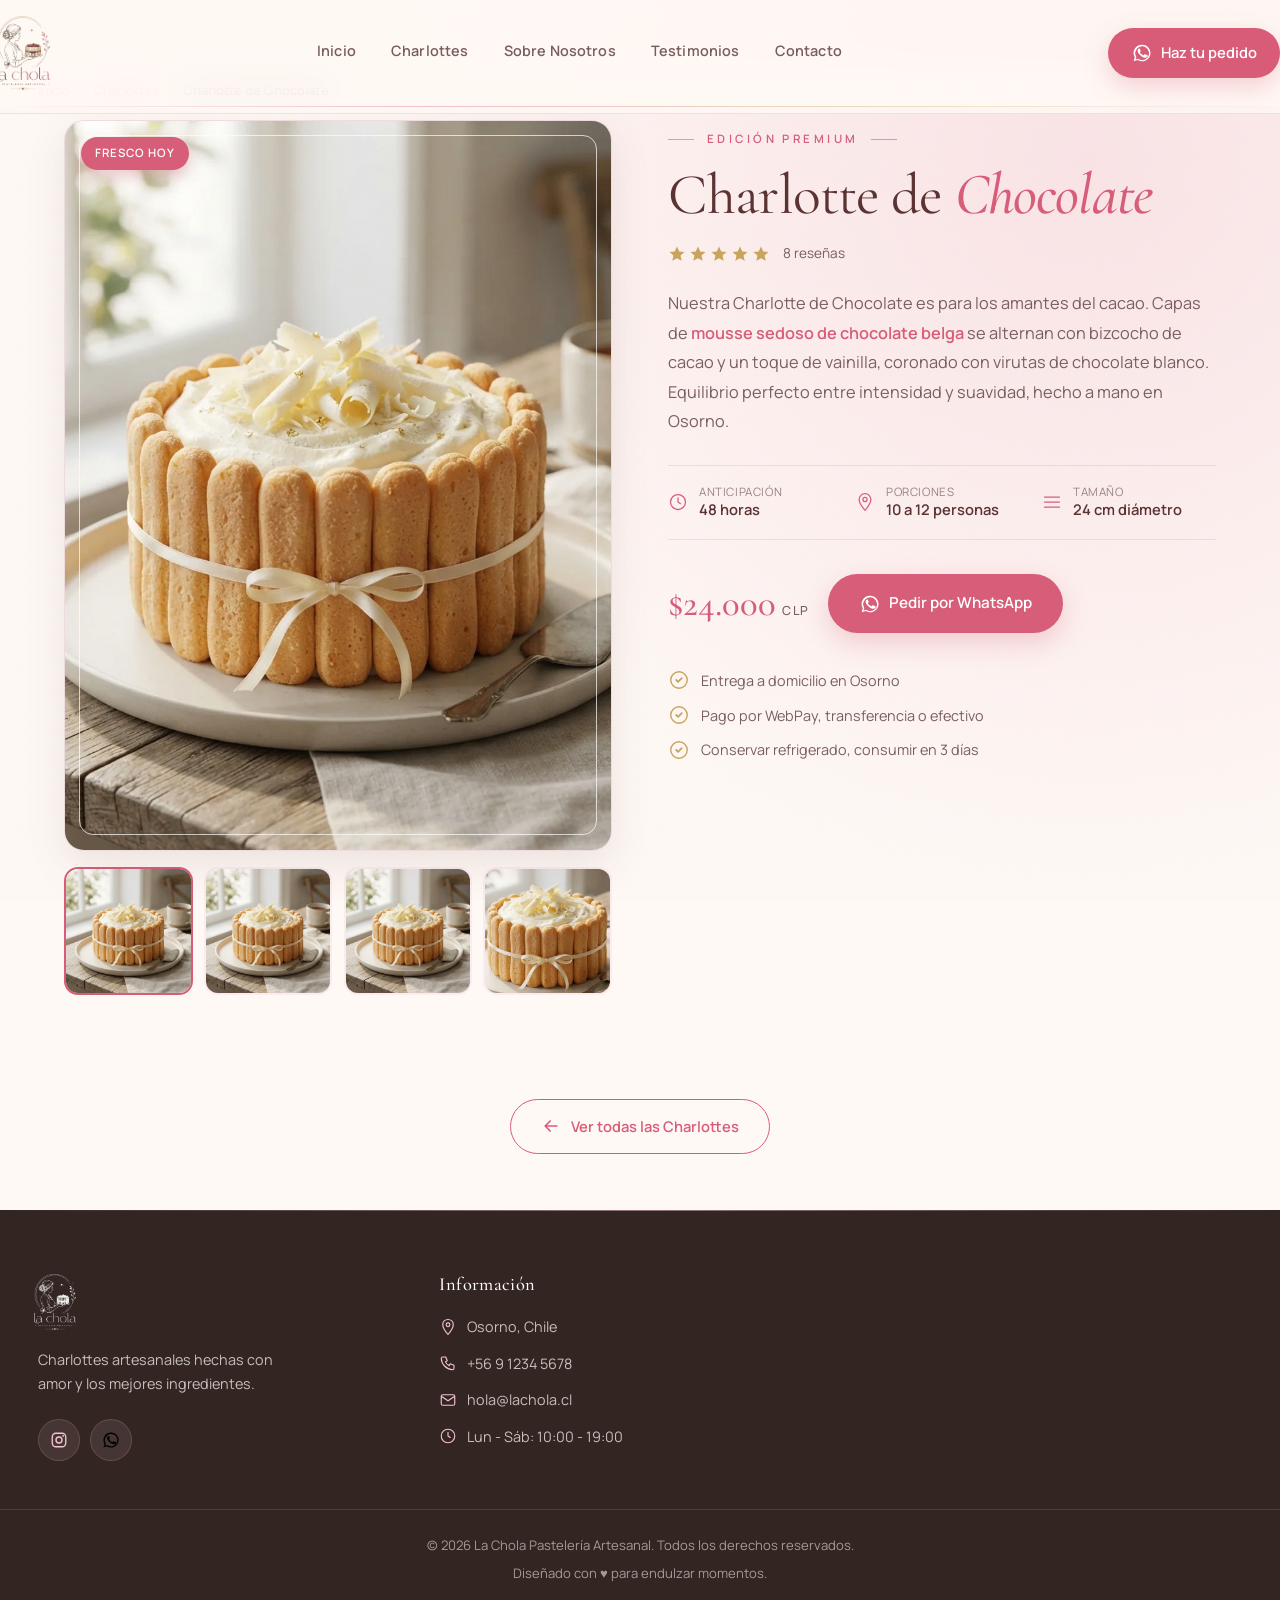
==== commit c6772f37: "Rendimiento + pulido: fuentes no bloqueantes, decoding async, content-visibility, logo más grande y " ====
--- a/productos/chocolate.html
+++ b/productos/chocolate.html
@@ -43,7 +43,8 @@
 
   <link rel="preconnect" href="https://fonts.googleapis.com" />
   <link rel="preconnect" href="https://fonts.gstatic.com" crossorigin />
-  <link href="https://fonts.googleapis.com/css2?family=Cormorant+Garamond:ital,wght@0,400;0,500;1,400;1,500&family=Manrope:wght@400;500;600;700&display=swap" rel="stylesheet" />
+  <link rel="preload" as="style" href="https://fonts.googleapis.com/css2?family=Cormorant+Garamond:ital,wght@0,400;0,500;1,400;1,500&family=Manrope:wght@400;500;600;700&display=swap" />
+  <link href="https://fonts.googleapis.com/css2?family=Cormorant+Garamond:ital,wght@0,400;0,500;1,400;1,500&family=Manrope:wght@400;500;600;700&display=swap" rel="stylesheet" media="print" onload="this.media='all'" />
   <link rel="stylesheet" href="../css/estilos.css" />
   <link rel="stylesheet" href="../css/producto.css" />
 </head>
@@ -101,22 +102,22 @@
         <button class="producto__thumb is-active" role="tab" aria-selected="true"
                 data-img="../assets/images/productos/chocolate-portada.webp"
                 data-alt="Charlotte de Chocolate artesanal con virutas de chocolate blanco">
-          <img src="../assets/images/productos/chocolate-1.webp" alt="Vista superior" loading="lazy" />
+          <img src="../assets/images/productos/chocolate-1.webp" alt="Vista superior" loading="lazy" decoding="async" />
         </button>
         <button class="producto__thumb" role="tab" aria-selected="false"
                 data-img="../assets/images/productos/chocolate-2.webp"
                 data-alt="Charlotte de Chocolate, vista inferior">
-          <img src="../assets/images/productos/chocolate-2.webp" alt="Vista inferior" loading="lazy" />
+          <img src="../assets/images/productos/chocolate-2.webp" alt="Vista inferior" loading="lazy" decoding="async" />
         </button>
         <button class="producto__thumb" role="tab" aria-selected="false"
                 data-img="../assets/images/productos/chocolate-3.webp"
                 data-alt="Charlotte de Chocolate, detalle del centro">
-          <img src="../assets/images/productos/chocolate-3.webp" alt="Detalle del centro" loading="lazy" />
+          <img src="../assets/images/productos/chocolate-3.webp" alt="Detalle del centro" loading="lazy" decoding="async" />
         </button>
         <button class="producto__thumb" role="tab" aria-selected="false"
                 data-img="../assets/images/productos/chocolate-closeup.webp"
                 data-alt="Charlotte de Chocolate, textura del mousse en close-up">
-          <img src="../assets/images/productos/chocolate-closeup.webp" alt="Close-up de textura" loading="lazy" />
+          <img src="../assets/images/productos/chocolate-closeup.webp" alt="Close-up de textura" loading="lazy" decoding="async" />
         </button>
       </div>
     </div>
--- a/css/estilos.css
+++ b/css/estilos.css
@@ -259,9 +259,9 @@
   padding: 1rem 0;
 }
 
-.logo { display: flex; align-items: center; line-height: 1; flex-shrink: 0; }
+.logo { display: flex; align-items: center; line-height: 1; flex-shrink: 0; margin-left: -4px; }
 .logo__img {
-  height: 64px;
+  height: 74px;
   width: auto;
   display: block;
   transition: height var(--transition), filter var(--transition);
@@ -857,7 +857,9 @@
 @media (max-width: 768px) {
   .nav, .header__actions .header__cta, .header__icon { display: none; }
   .nav__toggle { display: flex; }
-  .logo__img { height: 48px; }
+  .logo { margin-left: 0; }
+  .logo__img { height: 58px; }
+  .header__inner { padding-left: 0.9rem; }
   .footer__col--marca .logo__img { height: 56px; }
 
   .nav.is-open {
@@ -943,10 +945,406 @@
     transition-duration: 0.01ms !important;
     scroll-behavior: auto !important;
   }
-  .js .reveal { opacity: 1; transform: none; }
+  .js .reveal { opacity: 1; transform: none; filter: none; }
   .hero__col--up .hero__track,
   .hero__col--down .hero__track {
     animation: none !important;
     transform: translateY(0);
   }
 }
+
+/* =========================================================
+   REFINAMIENTOS DE DISEÑO · v2
+   Capa de pulido premium / editorial (no modifica la arquitectura)
+   ========================================================= */
+
+/* ---------- Ajustes tipográficos globales ---------- */
+h1, h2, h3 { text-wrap: balance; }
+.seccion__titulo, .cta-final__titulo, .producto__titulo, .hero__titulo { letter-spacing: -0.015em; }
+.etiqueta-script { letter-spacing: 0.34em; }
+
+::selection { background: var(--color-rose); color: #fff; }
+
+/* ---------- Scrollbar de marca ---------- */
+::-webkit-scrollbar { width: 12px; }
+::-webkit-scrollbar-track { background: var(--color-sand); }
+::-webkit-scrollbar-thumb {
+  background: var(--color-rose-soft);
+  border: 3px solid var(--color-sand);
+  border-radius: 999px;
+}
+::-webkit-scrollbar-thumb:hover { background: var(--color-rose); }
+html { scrollbar-color: var(--color-rose-soft) var(--color-sand); scrollbar-width: thin; }
+
+/* ---------- Grano de papel sutil (textura editorial) ---------- */
+body::after {
+  content: '';
+  position: fixed;
+  inset: 0;
+  z-index: 60;
+  pointer-events: none;
+  background-image: url("data:image/svg+xml,%3Csvg xmlns='http://www.w3.org/2000/svg' width='160' height='160'%3E%3Cfilter id='n'%3E%3CfeTurbulence type='fractalNoise' baseFrequency='0.85' numOctaves='2' stitchTiles='stitch'/%3E%3C/filter%3E%3Crect width='100%25' height='100%25' filter='url(%23n)'/%3E%3C/svg%3E");
+  opacity: 0.045;
+}
+
+/* ---------- Header refinado ---------- */
+.header { border-bottom: none; }
+.header::after {
+  content: '';
+  position: absolute;
+  left: 0; right: 0;
+  bottom: -1px;
+  height: 1px;
+  background: linear-gradient(90deg, transparent, rgba(216, 92, 120, 0.35), rgba(201, 164, 92, 0.35), transparent);
+}
+.header.is-scrolled { background: rgba(255, 249, 245, 0.92); }
+.logo__img { transition: height var(--transition), filter var(--transition); }
+.header.is-scrolled .logo__img { height: 60px; }
+.nav.is-open { background: rgba(255, 249, 245, 0.97); backdrop-filter: blur(20px); -webkit-backdrop-filter: blur(20px); }
+
+/* ---------- Hero editorial refinado ---------- */
+.hero__titulo .hero__titulo-acento {
+  position: relative;
+  display: inline-block;
+  padding: 0 0.06em;
+}
+.hero__titulo .hero__titulo-acento::after {
+  content: '';
+  position: absolute;
+  left: 2%;
+  right: -2%;
+  bottom: -0.04em;
+  height: 0.38em;
+  background: url("data:image/svg+xml,%3Csvg xmlns='http://www.w3.org/2000/svg' viewBox='0 0 120 20' preserveAspectRatio='none'%3E%3Cpath d='M4 14 C 30 6, 60 16, 116 8' fill='none' stroke='%23D85C78' stroke-width='7' stroke-linecap='round' opacity='0.75'/%3E%3C/svg%3E") no-repeat center / 100% 100%;
+  opacity: 0.85;
+}
+.hero__img {
+  position: relative;
+  box-shadow: var(--shadow-card), inset 0 0 0 1px rgba(255, 255, 255, 0.45);
+  outline: 1px solid rgba(90, 48, 48, 0.07);
+  outline-offset: -1px;
+}
+.hero__scroll {
+  position: absolute;
+  left: 50%;
+  bottom: 1.2rem;
+  transform: translateX(-50%);
+  width: 26px;
+  height: 42px;
+  border: 1.5px solid rgba(90, 48, 48, 0.35);
+  border-radius: 999px;
+  z-index: 2;
+  transition: border-color var(--transition);
+}
+.hero__scroll:hover { border-color: var(--color-rose); }
+.hero__scroll::before {
+  content: '';
+  position: absolute;
+  top: 7px;
+  left: 50%;
+  margin-left: -1.5px;
+  width: 3px;
+  height: 7px;
+  border-radius: 999px;
+  background: var(--color-rose);
+  animation: scroll-dot 1.9s var(--ease) infinite;
+}
+@keyframes scroll-dot {
+  0%   { opacity: 0; transform: translateY(0); }
+  30%  { opacity: 1; }
+  100% { opacity: 0; transform: translateY(14px); }
+}
+
+/* ---------- Botones con brillo premium ---------- */
+.btn--primary, .btn--dark {
+  position: relative;
+  overflow: hidden;
+  isolation: isolate;
+}
+.btn--primary::after, .btn--dark::after {
+  content: '';
+  position: absolute;
+  top: 0;
+  left: -60%;
+  width: 40%;
+  height: 100%;
+  background: linear-gradient(100deg, transparent, rgba(255, 255, 255, 0.45), transparent);
+  transform: skewX(-20deg);
+  transition: left 0.6s var(--ease);
+}
+.btn--primary:hover::after, .btn--dark:hover::after { left: 130%; }
+.btn:active { transform: translateY(0) scale(0.98); }
+
+/* ---------- Cards del catálogo ---------- */
+.card { border-color: var(--border-subtle); }
+.card:hover { border-color: rgba(216, 92, 120, 0.28); }
+.card__img { position: relative; }
+.card__img::after {
+  content: '';
+  position: absolute;
+  inset: 0;
+  background: linear-gradient(to top, rgba(90, 48, 48, 0.16), transparent 45%);
+  opacity: 0;
+  transition: opacity 0.4s ease;
+  pointer-events: none;
+}
+.card:hover .card__img::after { opacity: 1; }
+.card__mas {
+  box-shadow: 0 4px 12px rgba(216, 92, 120, 0.18);
+  border-color: transparent;
+}
+.card__nombre { transition: color var(--transition); }
+
+/* ---------- Beneficios ---------- */
+.beneficio__icono {
+  width: 64px;
+  height: 64px;
+  border-radius: 50%;
+  background: linear-gradient(135deg, var(--color-blush), var(--color-rose-soft));
+  box-shadow: inset 0 0 0 1px rgba(216, 92, 120, 0.16);
+  color: var(--rosa-vino-hover);
+}
+.beneficio__icono svg { width: 26px; height: 26px; transition: transform 0.35s var(--ease); }
+.beneficio:hover .beneficio__icono svg { transform: translateY(-2px) scale(1.06); }
+
+/* ---------- Historia: marco editorial interior ---------- */
+.historia__img { position: relative; }
+.historia__img img { position: relative; z-index: 1; }
+.historia__img::before {
+  content: '';
+  position: absolute;
+  inset: 1rem;
+  border: 1px solid rgba(255, 255, 255, 0.85);
+  border-radius: calc(var(--radius-lg) - 6px);
+  z-index: 2;
+  pointer-events: none;
+}
+
+/* ---------- Galería: zoom premium + lightbox ---------- */
+.galeria__item { position: relative; cursor: zoom-in; }
+.galeria__item::after {
+  content: '';
+  position: absolute;
+  inset: 0;
+  border-radius: inherit;
+  box-shadow: inset 0 0 0 1px rgba(255, 255, 255, 0.35);
+  pointer-events: none;
+}
+.galeria__item img { transition: transform 0.6s var(--ease); }
+.galeria__item:hover img { transform: scale(1.06); }
+
+.galeria__lightbox {
+  position: fixed;
+  inset: 0;
+  z-index: 9600;
+  background: rgba(42, 26, 26, 0.94);
+  backdrop-filter: blur(8px);
+  -webkit-backdrop-filter: blur(8px);
+  display: flex;
+  align-items: center;
+  justify-content: center;
+  padding: clamp(1rem, 4vw, 3rem);
+  cursor: zoom-out;
+  opacity: 0;
+  visibility: hidden;
+  transition: opacity 0.3s ease, visibility 0.3s ease;
+}
+.galeria__lightbox.is-open { opacity: 1; visibility: visible; }
+.galeria__lightbox img {
+  max-width: 92vw;
+  max-height: 86vh;
+  border-radius: var(--radius-md);
+  box-shadow: 0 30px 80px rgba(0, 0, 0, 0.55);
+  object-fit: contain;
+}
+.galeria__lightbox-cerrar {
+  position: absolute;
+  top: 1.2rem;
+  right: 1.5rem;
+  width: 48px;
+  height: 48px;
+  border-radius: 50%;
+  background: rgba(255, 255, 255, 0.12);
+  color: #fff;
+  font-size: 1.6rem;
+  line-height: 1;
+  display: flex;
+  align-items: center;
+  justify-content: center;
+  transition: background var(--transition), transform var(--transition);
+}
+.galeria__lightbox-cerrar:hover { background: var(--color-rose); transform: rotate(90deg); }
+.galeria__lightbox-caption {
+  position: absolute;
+  bottom: 1.4rem;
+  left: 50%;
+  transform: translateX(-50%);
+  color: rgba(255, 255, 255, 0.75);
+  font-size: 0.85rem;
+  letter-spacing: 0.04em;
+}
+
+/* ---------- Testimonios refinados ---------- */
+.testimonio__card { position: relative; overflow: hidden; }
+.testimonio__card::before {
+  content: '\201C';
+  position: absolute;
+  top: -2.8rem;
+  right: 0.4rem;
+  font-family: var(--font-heading);
+  font-size: 12rem;
+  line-height: 1;
+  color: var(--color-rose-soft);
+  opacity: 0.5;
+  pointer-events: none;
+}
+.testimonio__autor {
+  display: inline-flex;
+  align-items: center;
+  gap: 0.7rem;
+  font-family: var(--font-body);
+  font-weight: 600;
+  font-size: 0.95rem;
+}
+.testimonio__avatar {
+  width: 46px;
+  height: 46px;
+  border-radius: 50%;
+  display: inline-flex;
+  align-items: center;
+  justify-content: center;
+  background: linear-gradient(135deg, var(--color-rose), var(--rosa-vino-hover));
+  color: #fff;
+  font-family: var(--font-heading);
+  font-weight: 500;
+  font-size: 1.25rem;
+  box-shadow: 0 6px 14px rgba(216, 92, 120, 0.28);
+}
+
+/* ---------- CTA final: sello boutique giratorio ---------- */
+.cta-final__marco { position: relative; }
+.cta-final__marco::before {
+  content: '';
+  position: absolute;
+  inset: -1.15rem;
+  border: 1.5px dashed var(--color-gold);
+  border-radius: 50%;
+  opacity: 0.65;
+  animation: spin-slow 45s linear infinite;
+}
+@keyframes spin-slow { to { transform: rotate(360deg); } }
+
+/* ---------- Página de producto: marco editorial ---------- */
+.producto__portada { position: relative; }
+.producto__portada::after {
+  content: '';
+  position: absolute;
+  inset: 0.9rem;
+  border: 1px solid rgba(255, 255, 255, 0.7);
+  border-radius: calc(var(--radius-lg) - 6px);
+  pointer-events: none;
+}
+
+/* ---------- Footer refinado ---------- */
+.footer { position: relative; }
+.footer::before {
+  content: '';
+  position: absolute;
+  top: 0; left: 0; right: 0;
+  height: 1px;
+  background: linear-gradient(90deg, transparent, rgba(243, 196, 207, 0.5), transparent);
+}
+.footer__titulo { letter-spacing: 0.02em; }
+.footer__lista a { position: relative; }
+.footer__lista a::after {
+  content: '';
+  position: absolute;
+  left: 0;
+  bottom: -2px;
+  width: 0;
+  height: 1px;
+  background: var(--color-rose-soft);
+  transition: width var(--transition);
+}
+.footer__lista a:hover::after { width: 100%; }
+.red svg { transition: transform var(--transition); }
+.red:hover svg { transform: scale(1.08) rotate(6deg); }
+
+/* ---------- Reveal con desenfoque premium ---------- */
+.js .reveal {
+  opacity: 0;
+  transform: translateY(26px);
+  filter: blur(6px);
+  transition: opacity 0.65s ease, transform 0.65s ease, filter 0.65s ease;
+}
+.js .reveal.in-view {
+  opacity: 1;
+  transform: translateY(0);
+  filter: blur(0);
+}
+
+/* ---------- Responsive de refinamientos ---------- */
+@media (max-width: 860px) {
+  .hero__scroll { display: none; }
+}
+@media (max-width: 768px) {
+  .historia__img::before { inset: 0.7rem; }
+  .producto__portada::after { inset: 0.7rem; }
+  .galeria__lightbox-cerrar { top: 0.8rem; right: 1rem; width: 42px; height: 42px; font-size: 1.4rem; }
+  .footer__lista a::after { display: none; }
+}
+@media (max-width: 480px) {
+  .beneficio__icono { width: 58px; height: 58px; }
+  .beneficio__icono svg { width: 24px; height: 24px; }
+  .cta-final__marco::before { inset: -0.8rem; }
+}
+
+/* Usuarios que prefieren menos movimiento (guarda de los nuevos efectos) */
+@media (prefers-reduced-motion: reduce) {
+  .js .reveal { opacity: 1; transform: none; filter: none; }
+  .hero__scroll { display: none; }
+  .cta-final__marco::before { display: none; }
+  .btn--primary::after, .btn--dark::after { display: none; }
+  .galeria__item, .galeria__item img { transition: none; }
+}
+
+/* =========================================================
+   Navegación rápida vertical (subir / bajar) + perf
+   ========================================================= */
+/* Renderizado diferido de las secciones que están fuera de pantalla */
+.seccion, .footer { content-visibility: auto; contain-intrinsic-size: auto 800px; }
+
+.scroll-nav {
+  position: fixed;
+  right: clamp(1rem, 3vw, 2rem);
+  bottom: clamp(1rem, 4vw, 2.5rem);
+  z-index: 90;
+  display: flex;
+  flex-direction: column;
+  gap: 0.6rem;
+}
+.scroll-nav__btn {
+  width: 46px;
+  height: 46px;
+  border-radius: 50%;
+  background: rgba(255, 249, 245, 0.92);
+  border: 1px solid var(--border-soft);
+  color: var(--color-rose);
+  display: flex;
+  align-items: center;
+  justify-content: center;
+  box-shadow: var(--shadow-card);
+  backdrop-filter: blur(8px);
+  -webkit-backdrop-filter: blur(8px);
+  transition: transform var(--transition), background var(--transition), color var(--transition), opacity var(--transition), visibility var(--transition);
+  opacity: 0;
+  visibility: hidden;
+}
+.scroll-nav__btn svg { width: 20px; height: 20px; }
+.scroll-nav__btn.is-visible { opacity: 1; visibility: visible; }
+.scroll-nav__btn.is-disabled { opacity: 0.35; pointer-events: none; }
+.scroll-nav__btn:hover { background: var(--color-rose); border-color: var(--color-rose); color: #fff; transform: translateY(-2px); }
+
+@media (max-width: 480px) {
+  .scroll-nav__btn { width: 42px; height: 42px; }
+}
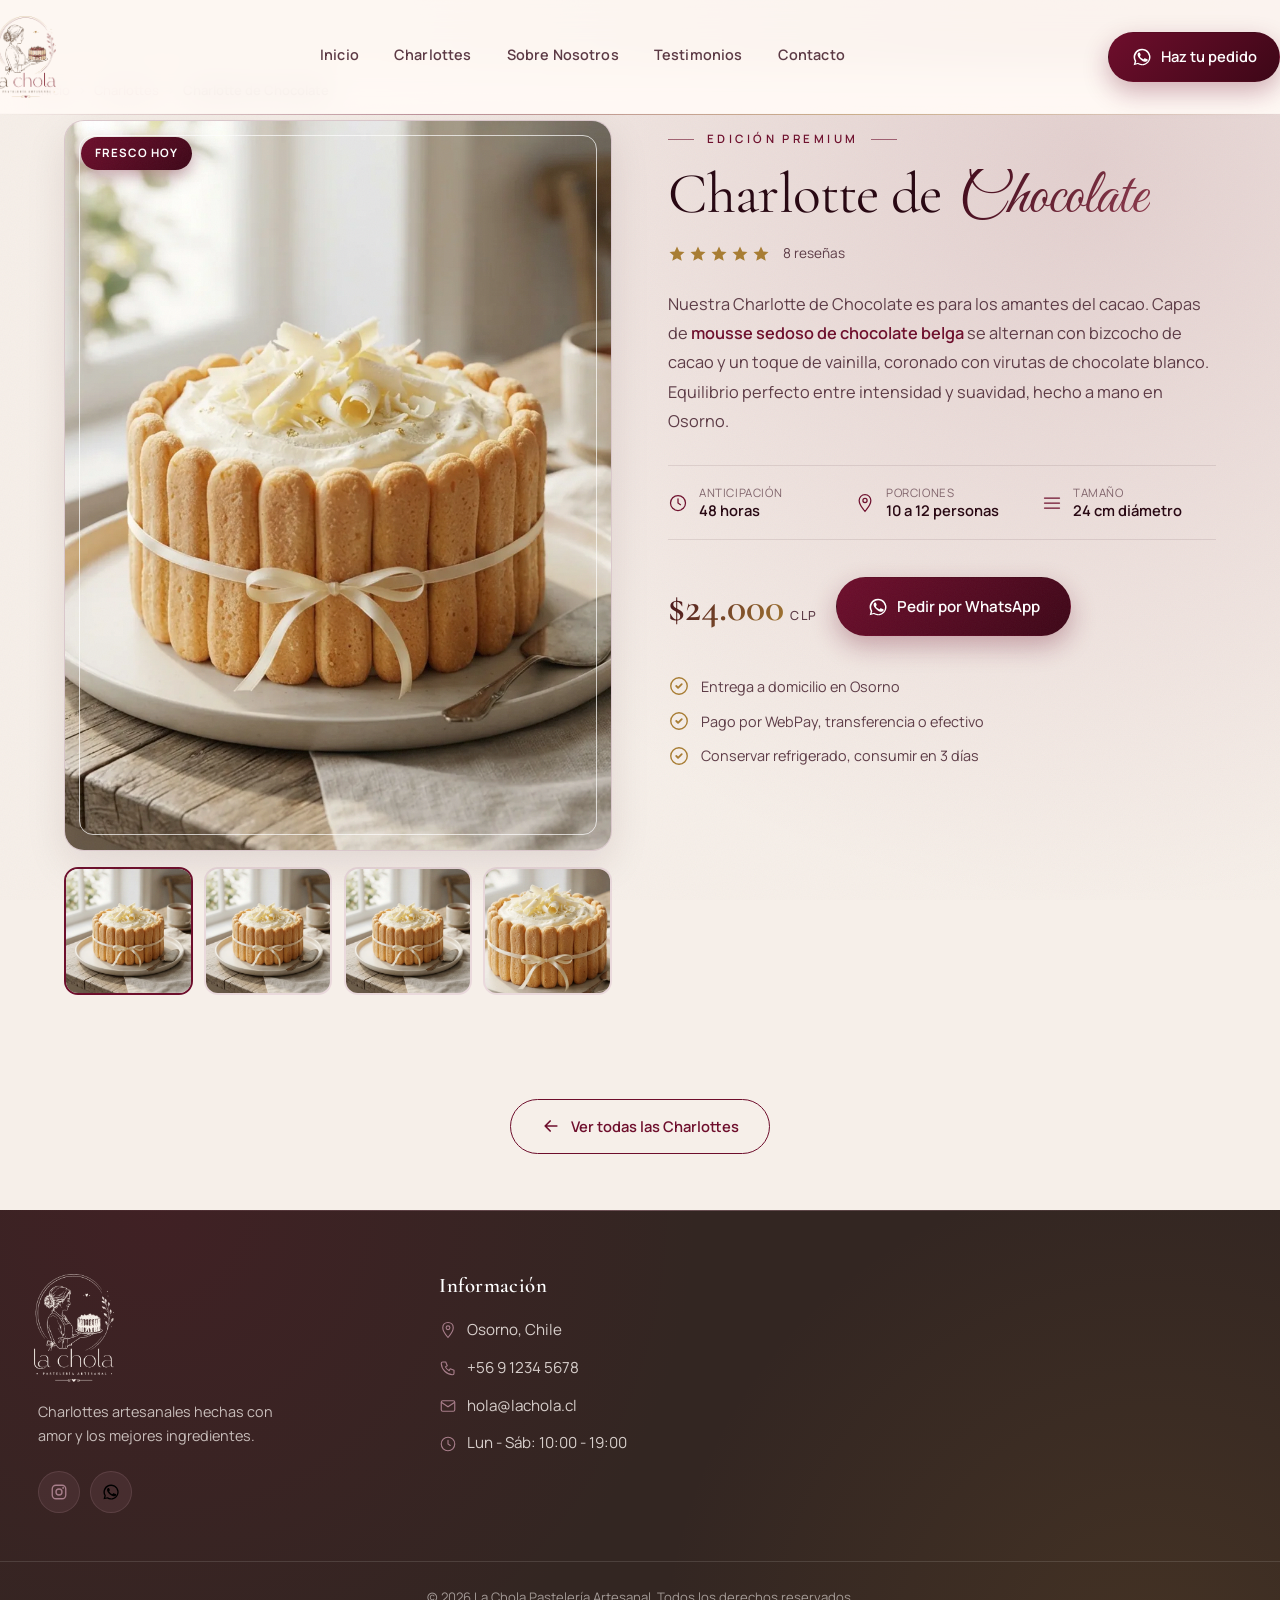
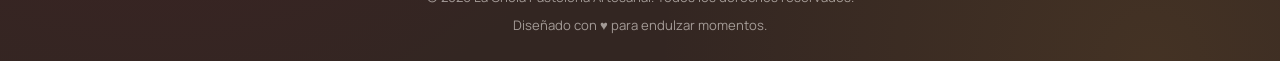
==== commit 9370f35b: "Rediseño visual: nuevo titular de hero, galería sobre fondo claro sin etiqueta, logo de footer y tip" ====
--- a/productos/chocolate.html
+++ b/productos/chocolate.html
@@ -3,7 +3,7 @@
 <head>
   <meta charset="UTF-8" />
   <meta name="viewport" content="width=device-width, initial-scale=1.0" />
-  <meta name="theme-color" content="#D85C78" />
+  <meta name="theme-color" content="#6E0E2C" />
   <title>Charlotte de Chocolate · La Chola · Pastelería Artesanal</title>
   <meta name="description" content="Charlotte de Chocolate belga con vainilla y chocolate blanco: mousse sedoso sobre bizcocho de cacao. Hecha a mano en Osorno. Píde por WhatsApp, $24.000." />
   <link rel="canonical" href="https://lachola.cl/productos/chocolate.html" />
@@ -43,8 +43,8 @@
 
   <link rel="preconnect" href="https://fonts.googleapis.com" />
   <link rel="preconnect" href="https://fonts.gstatic.com" crossorigin />
-  <link rel="preload" as="style" href="https://fonts.googleapis.com/css2?family=Cormorant+Garamond:ital,wght@0,400;0,500;1,400;1,500&family=Manrope:wght@400;500;600;700&display=swap" />
-  <link href="https://fonts.googleapis.com/css2?family=Cormorant+Garamond:ital,wght@0,400;0,500;1,400;1,500&family=Manrope:wght@400;500;600;700&display=swap" rel="stylesheet" media="print" onload="this.media='all'" />
+  <link rel="preload" as="style" href="https://fonts.googleapis.com/css2?family=Cormorant+Garamond:ital,wght@0,400;0,500;0,600;0,700;1,400;1,500;1,600&family=Manrope:wght@400;500;600;700;800&family=Great+Vibes&display=swap" />
+  <link href="https://fonts.googleapis.com/css2?family=Cormorant+Garamond:ital,wght@0,400;0,500;0,600;0,700;1,400;1,500;1,600&family=Manrope:wght@400;500;600;700;800&family=Great+Vibes&display=swap" rel="stylesheet" media="print" onload="this.media='all'" />
   <link rel="stylesheet" href="../css/estilos.css" />
   <link rel="stylesheet" href="../css/producto.css" />
 </head>
@@ -214,7 +214,7 @@
     <div class="container footer__grid">
       <div class="footer__col footer__col--marca">
         <a href="../index.html" class="logo logo--footer" aria-label="La Chola, volver al inicio">
-          <img src="../assets/logo/logo-header.webp" alt="Logo La Chola · Pastelería Artesanal" class="logo__img" width="264" height="360" />
+          <img src="../assets/logo/logo-footer.webp" alt="Logo La Chola · Pastelería Artesanal" class="logo__img" width="264" height="360" />
         </a>
         <p class="footer__desc">Charlottes artesanales hechas con amor y los mejores ingredientes.</p>
         <div class="redes">
--- a/css/estilos.css
+++ b/css/estilos.css
@@ -6,29 +6,40 @@
 
 /* ---------- Design tokens ---------- */
 :root {
-  /* Colores de marca */
-  --color-cream: #FFF9F5;
-  --color-blush: #FCECEF;
-  --color-rose: #D85C78;
-  --color-rose-soft: #F3C4CF;
-  --color-wine: #5A3030;
-  --color-chocolate: #4A3028;
-  --color-gold: #C9A45C;
-  --color-sand: #F7EDE5;
+  /* Colores de marca — Paleta Burdeo profundo */
+  --color-cream: #F6EFE9;
+  --color-blush: #EAD9DC;
+  --color-rose: #6E0E2C;
+  --color-rose-deep: #3D0717;
+  --color-rose-soft: #A87E8B;
+  --color-coral: #8E3A4D;
+  --color-peach: #D6AB96;
+  --color-wine: #260510;
+  --color-wine-light: #3D0B1C;
+  --color-chocolate: #2B1813;
+  --color-gold: #A87C31;
+  --color-gold-light: #CCAA6A;
+  --color-sand: #F1E8DE;
   --color-white: #FFFFFF;
 
   /* Texto */
-  --text-primary: #5A3030;
-  --text-secondary: #795D5D;
-  --text-muted: #9A7F7F;
+  --text-primary: #260510;
+  --text-secondary: #5C3A45;
+  --text-muted: #8A6A73;
+
+  /* Degradados de marca */
+  --grad-rose: linear-gradient(135deg, var(--color-rose) 0%, var(--color-rose-deep) 100%);
+  --grad-coral: linear-gradient(135deg, var(--color-rose) 0%, var(--color-coral) 100%);
+  --grad-gold: linear-gradient(135deg, var(--color-gold-light) 0%, var(--color-gold) 100%);
 
   /* Bordes */
-  --border-soft: rgba(90, 48, 48, 0.10);
-  --border-subtle: rgba(90, 48, 48, 0.08);
+  --border-soft: rgba(48, 10, 22, 0.10);
+  --border-subtle: rgba(48, 10, 22, 0.08);
 
   /* Tipografías */
   --font-heading: 'Cormorant Garamond', Georgia, serif;
   --font-body: 'Manrope', -apple-system, 'Segoe UI', sans-serif;
+  --font-script: 'Great Vibes', 'Cormorant Garamond', cursive;
 
   /* Radios */
   --radius-sm: 14px;
@@ -37,9 +48,9 @@
   --radius-full: 999px;
 
   /* Sombras suaves */
-  --shadow-card: 0 8px 30px rgba(90, 48, 48, 0.06);
-  --shadow-card-hover: 0 14px 40px rgba(90, 48, 48, 0.10);
-  --shadow-header: 0 8px 30px rgba(90, 48, 48, 0.05);
+  --shadow-card: 0 8px 30px rgba(48, 10, 22, 0.06);
+  --shadow-card-hover: 0 14px 40px rgba(48, 10, 22, 0.10);
+  --shadow-header: 0 8px 30px rgba(48, 10, 22, 0.05);
 
   /* Espaciado */
   --space-section: clamp(64px, 8vw, 110px);
@@ -52,7 +63,7 @@
   --fondo-principal: var(--color-cream);
   --fondo-secundario: var(--color-sand);
   --rosa-vino: var(--color-rose);
-  --rosa-vino-hover: #c24e6b;
+  --rosa-vino-hover: var(--color-rose-deep);
   --rosa-claro: var(--color-rose-soft);
   --texto-oscuro: var(--color-wine);
   --texto-parrafo: var(--text-secondary);
@@ -103,25 +114,28 @@
 
 /* ---------- Acentos tipográficos ---------- */
 .script-acento {
-  font-family: var(--font-heading);
-  font-style: italic;
-  font-weight: 500;
+  font-family: var(--font-script);
+  font-style: normal;
+  font-weight: 400;
+  font-size: 1.35em;
+  line-height: 0.9;
   color: var(--color-rose);
+  display: inline-block;
 }
 .script-acento--titulo {
-  font-family: var(--font-heading);
-  font-weight: 500;
-  font-size: clamp(2rem, 4.5vw, 3rem);
+  font-family: var(--font-script);
+  font-weight: 400;
+  font-size: clamp(2.6rem, 5vw, 3.8rem);
   color: var(--color-wine);
 }
 
 /* Eyebrow / etiqueta superior de sección */
 .etiqueta-script {
   font-family: var(--font-body);
-  font-weight: 600;
-  font-size: 0.75rem;
+  font-weight: 700;
+  font-size: 0.8rem;
   text-transform: uppercase;
-  letter-spacing: 0.32em;
+  letter-spacing: 0.34em;
   color: var(--color-rose);
   display: block;
   margin-bottom: 0.9rem;
@@ -129,10 +143,10 @@
 .etiqueta-script--upper {
   font-family: var(--font-body);
   text-transform: uppercase;
-  letter-spacing: 0.32em;
-  font-size: 0.75rem;
+  letter-spacing: 0.34em;
+  font-size: 0.8rem;
   color: var(--color-rose);
-  font-weight: 600;
+  font-weight: 700;
 }
 
 /* ---------- Botones ---------- */
@@ -152,33 +166,35 @@
 .btn:hover { transform: translateY(-1px); }
 
 .btn--primary {
-  background: var(--color-rose);
+  background: var(--grad-rose);
   color: var(--color-white);
-  box-shadow: 0 10px 26px rgba(216, 92, 120, 0.25);
+  box-shadow: 0 10px 26px rgba(110, 14, 44, 0.32);
 }
 .btn--primary:hover {
-  background: var(--rosa-vino-hover);
-  box-shadow: 0 14px 32px rgba(216, 92, 120, 0.32);
+  background: linear-gradient(135deg, var(--color-rose-deep), var(--color-rose));
+  box-shadow: 0 14px 34px rgba(110, 14, 44, 0.4);
 }
 
 .btn--secondary {
-  background: transparent;
+  background: var(--color-white);
   border-color: var(--color-rose);
   color: var(--color-rose);
+  box-shadow: 0 6px 18px rgba(110, 14, 44, 0.12);
 }
 .btn--secondary:hover {
-  background: var(--color-rose);
+  background: var(--grad-rose);
+  border-color: var(--color-rose-deep);
   color: var(--color-white);
 }
 
 .btn--dark {
-  background: var(--color-wine);
+  background: linear-gradient(135deg, var(--color-wine), var(--color-chocolate));
   color: var(--color-white);
-  box-shadow: 0 10px 26px rgba(90, 48, 48, 0.22);
+  box-shadow: 0 10px 26px rgba(78, 42, 59, 0.28);
 }
 .btn--dark:hover {
-  background: var(--color-chocolate);
-  box-shadow: 0 14px 32px rgba(90, 48, 48, 0.3);
+  background: linear-gradient(135deg, var(--color-chocolate), var(--color-wine));
+  box-shadow: 0 14px 34px rgba(78, 42, 59, 0.36);
 }
 
 /* Ghost (compatibilidad con páginas de producto) */
@@ -201,19 +217,20 @@
   display: flex;
   align-items: center;
   justify-content: center;
-  gap: 0.8rem;
-  margin: 1.4rem auto;
-  max-width: 240px;
+  gap: 1rem;
+  margin: 1.6rem auto;
+  max-width: 300px;
 }
 .divisor__linea {
-  height: 1px;
+  height: 1.5px;
   flex: 1;
-  background: linear-gradient(90deg, transparent, var(--color-rose-soft), transparent);
+  background: linear-gradient(90deg, transparent, var(--color-gold), var(--color-rose-soft), transparent);
 }
 .divisor__adorno {
-  width: 22px; height: 22px;
-  color: var(--color-rose);
-  fill: var(--color-rose);
+  width: 30px; height: 30px;
+  color: var(--color-rose-deep);
+  fill: var(--color-rose-deep);
+  filter: drop-shadow(0 2px 6px rgba(110, 14, 44, 0.3));
 }
 
 /* ---------- Resplandores de fondo sutiles ---------- */
@@ -224,15 +241,42 @@
   pointer-events: none;
   z-index: 0;
 }
-.ac--rosa { background: radial-gradient(circle, rgba(243, 196, 207, 0.45), transparent 65%); }
-.ac--durazno { background: radial-gradient(circle, rgba(243, 196, 207, 0.32), transparent 65%); }
-.ac--dorado { background: radial-gradient(circle, rgba(201, 164, 92, 0.22), transparent 65%); }
+.ac--rosa { background: radial-gradient(circle, rgba(110, 14, 44, 0.32), transparent 65%); }
+.ac--durazno { background: radial-gradient(circle, rgba(110, 14, 44, 0.3), transparent 65%); }
+.ac--dorado { background: radial-gradient(circle, rgba(168, 124, 49, 0.3), transparent 65%); }
 .ac--top-left { top: -140px; left: -120px; }
 .ac--top-right { top: -140px; right: -120px; }
 .ac--bottom-right { bottom: -160px; right: -140px; }
 .ac--mid-right { top: 40%; right: -100px; width: 300px; height: 300px; }
 .ac--center { top: 50%; left: 50%; transform: translate(-50%, -50%); width: 440px; height: 440px; }
 .ac--xl { width: 460px; height: 460px; }
+
+/* ---------- Elementos decorativos flotantes ---------- */
+.deco {
+  position: absolute;
+  pointer-events: none;
+  z-index: 0;
+  user-select: none;
+}
+.deco--petalo {
+  font-family: var(--font-script);
+  color: var(--color-rose);
+  opacity: 0.5;
+  animation: float-y 9s var(--ease) infinite;
+}
+.deco--brillo {
+  color: var(--color-gold);
+  opacity: 0.75;
+  animation: float-y 7s var(--ease) infinite reverse;
+}
+.deco--p1 { top: 16%; left: 6%; font-size: 2.4rem; }
+.deco--p2 { top: 74%; left: 14%; font-size: 1.8rem; animation-delay: 2s; }
+.deco--p3 { bottom: 12%; right: 8%; font-size: 2.6rem; animation-delay: 4s; }
+.deco--b1 { top: 22%; right: 38%; font-size: 1.6rem; animation-delay: 1.2s; }
+@keyframes float-y {
+  0%, 100% { transform: translateY(0) rotate(0deg); }
+  50%      { transform: translateY(-16px) rotate(8deg); }
+}
 
 /* =========================================================
    HEADER / NAVBAR
@@ -244,7 +288,7 @@
   background: rgba(255, 249, 245, 0.82);
   backdrop-filter: blur(16px);
   -webkit-backdrop-filter: blur(16px);
-  border-bottom: 1px solid rgba(90, 48, 48, 0.06);
+  border-bottom: 1px solid rgba(48, 10, 22, 0.06);
   transition: box-shadow var(--transition), background var(--transition);
 }
 .header.is-scrolled {
@@ -261,7 +305,7 @@
 
 .logo { display: flex; align-items: center; line-height: 1; flex-shrink: 0; margin-left: -4px; }
 .logo__img {
-  height: 74px;
+  height: 82px;
   width: auto;
   display: block;
   transition: height var(--transition), filter var(--transition);
@@ -342,7 +386,9 @@
   position: relative;
   padding: clamp(110px, 12vw, 150px) 0 clamp(70px, 8vw, 100px);
   background:
-    radial-gradient(circle at 82% 28%, rgba(243, 196, 207, 0.45), transparent 38%),
+    radial-gradient(circle at 82% 24%, rgba(110, 14, 44, 0.28), transparent 40%),
+    radial-gradient(circle at 8% 78%, rgba(168, 124, 49, 0.18), transparent 42%),
+    radial-gradient(circle at 45% 110%, rgba(110, 14, 44, 0.16), transparent 55%),
     var(--color-cream);
   overflow: hidden;
 }
@@ -377,21 +423,34 @@
 }
 
 .hero__titulo {
-  font-weight: 400;
-  font-size: clamp(2.6rem, 5.4vw, 4.3rem);
-  line-height: 1.06;
-  letter-spacing: -0.01em;
+  font-weight: 500;
+  font-size: clamp(3.2rem, 6.6vw, 5.4rem);
+  line-height: 1.02;
+  letter-spacing: -0.015em;
   color: var(--color-wine);
-  margin-bottom: 1.5rem;
+  margin-bottom: 1.6rem;
 }
 .hero__titulo .hero__titulo-acento {
   font-style: italic;
-  font-weight: 500;
+  font-weight: 600;
   color: var(--color-rose);
+  background: linear-gradient(120deg, var(--color-rose-deep), var(--color-coral));
+  -webkit-background-clip: text;
+  background-clip: text;
+  -webkit-text-fill-color: transparent;
+}
+.hero__titulo-script {
+  font-family: var(--font-script);
+  font-style: normal;
+  font-weight: 400;
+  font-size: 1.15em;
+  line-height: 0.9;
+  padding: 0 0.08em;
+  color: var(--color-rose-deep);
 }
 
 .hero__parrafo {
-  font-size: 1.08rem;
+  font-size: 1.15rem;
   max-width: 480px;
   color: var(--text-secondary);
   margin-bottom: 2.2rem;
@@ -457,11 +516,11 @@
 .seccion__encabezado { text-align: center; margin-bottom: clamp(2.5rem, 5vw, 3.6rem); }
 .seccion__titulo {
   font-family: var(--font-heading);
-  font-weight: 500;
+  font-weight: 600;
   color: var(--color-wine);
-  font-size: clamp(2.3rem, 4.6vw, 3.4rem);
-  line-height: 1.1;
-  letter-spacing: -0.01em;
+  font-size: clamp(2.9rem, 5.6vw, 4.3rem);
+  line-height: 1.08;
+  letter-spacing: -0.015em;
 }
 .seccion__titulo--izq { text-align: left; }
 .seccion__subtitulo {
@@ -487,17 +546,35 @@
   border-radius: var(--radius-lg);
   overflow: hidden;
   box-shadow: var(--shadow-card);
-  transition: transform var(--transition), box-shadow var(--transition);
-}
-.card:hover { transform: translateY(-4px); box-shadow: var(--shadow-card-hover); }
+  transition: transform var(--transition), box-shadow var(--transition), border-color var(--transition);
+  position: relative;
+}
+.card:hover { transform: translateY(-6px); box-shadow: var(--shadow-card-hover); }
 .card__img {
   aspect-ratio: 1/1;
   overflow: hidden;
   background: var(--color-blush);
+  position: relative;
 }
 .card__img img { width: 100%; height: 100%; object-fit: cover; transition: transform 0.6s var(--ease); }
-.card:hover .card__img img { transform: scale(1.03); }
-.card__cuerpo { padding: 1.4rem 1.5rem 1.6rem; }
+.card:hover .card__img img { transform: scale(1.06); }
+.card__badge {
+  position: absolute;
+  top: 0.9rem;
+  left: 0.9rem;
+  z-index: 2;
+  font-family: var(--font-body);
+  font-size: 0.7rem;
+  font-weight: 700;
+  letter-spacing: 0.06em;
+  text-transform: uppercase;
+  color: #fff;
+  padding: 0.38rem 0.85rem;
+  border-radius: var(--radius-full);
+  box-shadow: 0 6px 16px rgba(0, 0, 0, 0.18);
+  backdrop-filter: blur(4px);
+}
+.card__cuerpo { padding: 1.5rem 1.5rem 1.7rem; }
 .card__enlace-producto {
   display: block;
   color: inherit;
@@ -512,39 +589,59 @@
   outline-offset: 3px;
 }
 .card__nombre {
-  font-weight: 500;
-  font-size: 1.4rem;
+  font-weight: 600;
+  font-size: 1.7rem;
   color: var(--color-wine);
   margin-bottom: 0.35rem;
-}
-.card__desc { font-size: 0.9rem; color: var(--text-secondary); margin-bottom: 1.1rem; line-height: 1.65; }
+  line-height: 1.15;
+}
+.card__nombre .script-acento {
+  font-size: 1.12em;
+  background: linear-gradient(120deg, var(--color-rose-deep), var(--color-coral));
+  -webkit-background-clip: text;
+  background-clip: text;
+  -webkit-text-fill-color: transparent;
+}
+.card__desc { font-size: 0.92rem; color: var(--text-secondary); margin-bottom: 1.1rem; line-height: 1.65; }
 .card__pie { display: flex; align-items: center; justify-content: space-between; }
 .card__precio {
   font-family: var(--font-heading);
-  font-weight: 500;
-  color: var(--color-rose);
-  font-size: 1.25rem;
+  font-weight: 600;
+  color: var(--color-rose-deep);
+  font-size: 1.45rem;
 }
 .card__mas {
-  width: 42px; height: 42px;
+  width: 44px; height: 44px;
   border-radius: 50%;
-  background: var(--color-blush);
-  color: var(--color-rose);
+  background: var(--grad-rose);
+  color: #fff;
   display: inline-flex;
   align-items: center;
   justify-content: center;
-  border: 1px solid var(--border-soft);
-  font-size: 1.3rem;
+  border: none;
+  font-size: 1.4rem;
   font-weight: 400;
   line-height: 1;
-  transition: background var(--transition), color var(--transition), transform var(--transition), border-color var(--transition);
-}
-.card__mas:hover { background: var(--color-rose); border-color: var(--color-rose); color: #fff; transform: translateY(-2px); }
+  box-shadow: 0 6px 16px rgba(110, 14, 44, 0.28);
+  transition: background var(--transition), color var(--transition), transform var(--transition), box-shadow var(--transition);
+}
+.card__mas:hover { background: var(--grad-coral); transform: translateY(-3px) rotate(90deg); box-shadow: 0 10px 22px rgba(110, 14, 44, 0.38); }
+
+/* Acentos de color por sabor */
+.card--frutilla .card__badge { background: linear-gradient(135deg, #8E3A4D, #6E0E2C); }
+.card--chocolate .card__badge { background: linear-gradient(135deg, #8A5A3B, #5A3322); }
+.card--frutos-rojos .card__badge { background: linear-gradient(135deg, #A02040, #7A1530); }
+.card--durazno .card__badge { background: linear-gradient(135deg, #F2A65A, #D97B29); }
 
 /* =========================================================
    BENEFICIOS — ¿Por qué elegir La Chola?
    ========================================================= */
-.beneficios { background: var(--color-sand); }
+.beneficios {
+  background:
+    radial-gradient(circle at 12% 20%, rgba(168, 124, 49, 0.14), transparent 40%),
+    radial-gradient(circle at 88% 85%, rgba(110, 14, 44, 0.1), transparent 42%),
+    var(--color-sand);
+}
 
 .beneficios__grid {
   display: grid;
@@ -578,8 +675,8 @@
   stroke-linejoin: round;
 }
 .beneficio h3 {
-  font-weight: 500;
-  font-size: 1.3rem;
+  font-weight: 600;
+  font-size: 1.45rem;
   color: var(--color-wine);
   margin-bottom: 0.5rem;
 }
@@ -614,9 +711,12 @@
 .feature__divider { width: 1px; height: 34px; background: var(--color-rose-soft); }
 
 /* =========================================================
-   GALERÍA
-   ========================================================= */
-.galeria { background: var(--color-blush); }
+   GALERÍA (vino profundo)
+   ========================================================= */
+.galeria {
+  background: var(--color-cream);
+}
+.galeria .seccion__titulo { color: var(--color-wine); }
 .galeria__grid {
   display: grid;
   grid-template-columns: repeat(4, 1fr);
@@ -633,9 +733,17 @@
 .galeria__item img { width: 100%; height: 100%; object-fit: cover; }
 
 /* =========================================================
-   TESTIMONIOS — carrusel editorial
-   ========================================================= */
-.testimonios { background: var(--color-cream); }
+   TESTIMONIOS — carrusel editorial (vino profundo)
+   ========================================================= */
+.testimonios {
+  background:
+    radial-gradient(circle at 80% 15%, rgba(110, 14, 44, 0.35), transparent 45%),
+    radial-gradient(circle at 10% 90%, rgba(168, 124, 49, 0.12), transparent 40%),
+    var(--color-wine);
+}
+.testimonios .etiqueta-script,
+.testimonios .etiqueta-script--upper { color: var(--color-gold-light); }
+.testimonios .seccion__titulo { color: var(--color-cream); }
 .carrusel {
   display: flex;
   align-items: center;
@@ -682,8 +790,8 @@
 }
 .testimonio__texto {
   font-family: var(--font-heading);
-  font-size: 1.3rem;
-  font-weight: 400;
+  font-size: 1.5rem;
+  font-weight: 500;
   font-style: italic;
   color: var(--text-primary);
   margin-bottom: 1.4rem;
@@ -704,8 +812,9 @@
    ========================================================= */
 .cta-final {
   background:
-    radial-gradient(circle at 20% 60%, rgba(243, 196, 207, 0.4), transparent 45%),
-    var(--color-blush);
+    radial-gradient(circle at 18% 55%, rgba(110, 14, 44, 0.45), transparent 48%),
+    radial-gradient(circle at 90% 30%, rgba(168, 124, 49, 0.16), transparent 42%),
+    var(--color-wine);
   overflow: hidden;
 }
 .cta-final__inner {
@@ -714,16 +823,17 @@
   gap: clamp(2.5rem, 5vw, 5rem);
   align-items: center;
 }
+.cta-final .etiqueta-script { color: var(--color-gold-light); }
 .cta-final__titulo {
-  font-weight: 400;
-  font-size: clamp(2.3rem, 4.6vw, 3.4rem);
-  line-height: 1.12;
-  color: var(--color-wine);
+  font-weight: 500;
+  font-size: clamp(2.9rem, 5.6vw, 4.3rem);
+  line-height: 1.1;
+  color: var(--color-cream);
   margin-bottom: 1.2rem;
 }
-.cta-final__titulo em { font-style: italic; color: var(--color-rose); }
+.cta-final__titulo em { font-style: italic; font-weight: 600; background: linear-gradient(120deg, var(--color-gold-light), var(--color-gold)); -webkit-background-clip: text; background-clip: text; -webkit-text-fill-color: transparent; }
 .cta-final__parrafo {
-  color: var(--text-secondary);
+  color: rgba(246, 239, 233, 0.82);
   max-width: 460px;
   margin-bottom: 2rem;
 }
@@ -754,8 +864,11 @@
    FOOTER
    ========================================================= */
 .footer {
-  background: #332622;
-  color: #FFF9F5;
+  background:
+    radial-gradient(circle at 12% 0%, rgba(110, 14, 44, 0.22), transparent 45%),
+    radial-gradient(circle at 90% 100%, rgba(168, 124, 49, 0.14), transparent 40%),
+    #332622;
+  color: var(--color-cream);
   padding: 4rem 0 0;
 }
 .footer__grid {
@@ -764,42 +877,59 @@
   gap: clamp(2rem, 4vw, 3rem);
   padding-bottom: 3rem;
 }
-.footer__col--marca .logo__img { filter: brightness(0) invert(1) opacity(0.95); height: 56px; }
+.footer__col--marca .logo__img {
+  height: 108px;
+  width: auto;
+  filter: none;
+}
 .footer__desc { margin: 1.1rem 0 1.4rem; font-size: 0.9rem; max-width: 240px; color: rgba(255, 249, 245, 0.72); line-height: 1.7; }
 .redes { display: flex; gap: 0.6rem; }
 .red {
   width: 42px; height: 42px;
   border-radius: 50%;
-  background: rgba(243, 196, 207, 0.1);
+  background: rgba(168, 126, 139, 0.12);
   color: var(--color-rose-soft);
   display: flex; align-items: center; justify-content: center;
-  border: 1px solid rgba(243, 196, 207, 0.16);
+  border: 1px solid rgba(168, 126, 139, 0.22);
   transition: background var(--transition), color var(--transition), border-color var(--transition);
 }
 .red svg { width: 18px; height: 18px; }
 .red:hover { background: var(--color-rose); border-color: var(--color-rose); color: #fff; }
 
 .footer__titulo {
-  font-weight: 500;
+  font-weight: 600;
   color: var(--color-white);
-  font-size: 1.15rem;
+  font-size: 1.3rem;
   margin-bottom: 1.2rem;
 }
 .footer__lista { display: flex; flex-direction: column; gap: 0.7rem; }
-.footer__lista a, .footer__lista li { font-size: 0.9rem; color: rgba(255, 249, 245, 0.72); transition: color var(--transition); }
+.footer__lista a, .footer__lista li { font-size: 0.95rem; color: rgba(255, 249, 245, 0.8); transition: color var(--transition); }
 .footer__lista a:hover { color: var(--color-rose-soft); }
 .footer__lista--info li { display: flex; align-items: center; gap: 0.6rem; }
 .footer__lista--info .icon { width: 18px; height: 18px; color: var(--color-rose-soft); }
 
 .pagos { display: flex; flex-wrap: wrap; gap: 0.5rem; margin-top: 1.2rem; }
 .pago {
-  background: rgba(243, 196, 207, 0.08);
-  border: 1px solid rgba(243, 196, 207, 0.16);
+  background: rgba(168, 126, 139, 0.1);
+  border: 1px solid rgba(168, 126, 139, 0.22);
   border-radius: var(--radius-sm);
   padding: 0.4rem 0.75rem;
   font-size: 0.72rem;
   letter-spacing: 0.05em;
   color: rgba(255, 249, 245, 0.8);
+}
+
+.footer__wa {
+  margin-top: 1.2rem;
+  background: linear-gradient(135deg, #25D366, #128C7E);
+  color: #fff;
+  font-size: 0.9rem;
+  padding: 0.8rem 1.4rem;
+  box-shadow: 0 8px 20px rgba(37, 211, 102, 0.3);
+}
+.footer__wa:hover {
+  background: linear-gradient(135deg, #1EBE5D, #0E7A6E);
+  box-shadow: 0 12px 26px rgba(37, 211, 102, 0.4);
 }
 
 .footer__bottom {
@@ -860,7 +990,7 @@
   .logo { margin-left: 0; }
   .logo__img { height: 58px; }
   .header__inner { padding-left: 0.9rem; }
-  .footer__col--marca .logo__img { height: 56px; }
+  .footer__col--marca .logo__img { height: 92px; }
 
   .nav.is-open {
     display: flex;
@@ -886,6 +1016,7 @@
   .footer__grid { grid-template-columns: 1fr; text-align: center; }
   .footer__lista--info li { justify-content: center; }
   .redes, .pagos { justify-content: center; }
+  .footer__wa { margin-inline: auto; }
   .footer__desc { margin-inline: auto; }
 }
 
@@ -969,12 +1100,12 @@
 ::-webkit-scrollbar { width: 12px; }
 ::-webkit-scrollbar-track { background: var(--color-sand); }
 ::-webkit-scrollbar-thumb {
-  background: var(--color-rose-soft);
+  background: linear-gradient(var(--color-rose), var(--color-gold));
   border: 3px solid var(--color-sand);
   border-radius: 999px;
 }
-::-webkit-scrollbar-thumb:hover { background: var(--color-rose); }
-html { scrollbar-color: var(--color-rose-soft) var(--color-sand); scrollbar-width: thin; }
+::-webkit-scrollbar-thumb:hover { background: var(--color-rose-deep); }
+html { scrollbar-color: var(--color-rose) var(--color-sand); scrollbar-width: thin; }
 
 /* ---------- Grano de papel sutil (textura editorial) ---------- */
 body::after {
@@ -995,11 +1126,11 @@
   left: 0; right: 0;
   bottom: -1px;
   height: 1px;
-  background: linear-gradient(90deg, transparent, rgba(216, 92, 120, 0.35), rgba(201, 164, 92, 0.35), transparent);
+  background: linear-gradient(90deg, transparent, rgba(110, 14, 44, 0.4), rgba(168, 124, 49, 0.45), transparent);
 }
 .header.is-scrolled { background: rgba(255, 249, 245, 0.92); }
 .logo__img { transition: height var(--transition), filter var(--transition); }
-.header.is-scrolled .logo__img { height: 60px; }
+.header.is-scrolled .logo__img { height: 64px; }
 .nav.is-open { background: rgba(255, 249, 245, 0.97); backdrop-filter: blur(20px); -webkit-backdrop-filter: blur(20px); }
 
 /* ---------- Hero editorial refinado ---------- */
@@ -1015,13 +1146,13 @@
   right: -2%;
   bottom: -0.04em;
   height: 0.38em;
-  background: url("data:image/svg+xml,%3Csvg xmlns='http://www.w3.org/2000/svg' viewBox='0 0 120 20' preserveAspectRatio='none'%3E%3Cpath d='M4 14 C 30 6, 60 16, 116 8' fill='none' stroke='%23D85C78' stroke-width='7' stroke-linecap='round' opacity='0.75'/%3E%3C/svg%3E") no-repeat center / 100% 100%;
+  background: url("data:image/svg+xml,%3Csvg xmlns='http://www.w3.org/2000/svg' viewBox='0 0 120 20' preserveAspectRatio='none'%3E%3Cpath d='M4 14 C 30 6, 60 16, 116 8' fill='none' stroke='%236E0E2C' stroke-width='7' stroke-linecap='round' opacity='0.8'/%3E%3C/svg%3E") no-repeat center / 100% 100%;
   opacity: 0.85;
 }
 .hero__img {
   position: relative;
   box-shadow: var(--shadow-card), inset 0 0 0 1px rgba(255, 255, 255, 0.45);
-  outline: 1px solid rgba(90, 48, 48, 0.07);
+  outline: 1px solid rgba(48, 10, 22, 0.07);
   outline-offset: -1px;
 }
 .hero__scroll {
@@ -1031,7 +1162,7 @@
   transform: translateX(-50%);
   width: 26px;
   height: 42px;
-  border: 1.5px solid rgba(90, 48, 48, 0.35);
+  border: 1.5px solid rgba(48, 10, 22, 0.35);
   border-radius: 999px;
   z-index: 2;
   transition: border-color var(--transition);
@@ -1077,22 +1208,18 @@
 
 /* ---------- Cards del catálogo ---------- */
 .card { border-color: var(--border-subtle); }
-.card:hover { border-color: rgba(216, 92, 120, 0.28); }
+.card:hover { border-color: rgba(110, 14, 44, 0.35); }
 .card__img { position: relative; }
 .card__img::after {
   content: '';
   position: absolute;
   inset: 0;
-  background: linear-gradient(to top, rgba(90, 48, 48, 0.16), transparent 45%);
+  background: linear-gradient(to top, rgba(78, 42, 59, 0.28), transparent 42%);
   opacity: 0;
   transition: opacity 0.4s ease;
   pointer-events: none;
 }
 .card:hover .card__img::after { opacity: 1; }
-.card__mas {
-  box-shadow: 0 4px 12px rgba(216, 92, 120, 0.18);
-  border-color: transparent;
-}
 .card__nombre { transition: color var(--transition); }
 
 /* ---------- Beneficios ---------- */
@@ -1100,9 +1227,9 @@
   width: 64px;
   height: 64px;
   border-radius: 50%;
-  background: linear-gradient(135deg, var(--color-blush), var(--color-rose-soft));
-  box-shadow: inset 0 0 0 1px rgba(216, 92, 120, 0.16);
-  color: var(--rosa-vino-hover);
+  background: linear-gradient(135deg, var(--color-coral), var(--color-rose-deep));
+  box-shadow: inset 0 0 0 1px rgba(255, 255, 255, 0.35), 0 8px 18px rgba(110, 14, 44, 0.25);
+  color: #fff;
 }
 .beneficio__icono svg { width: 26px; height: 26px; transition: transform 0.35s var(--ease); }
 .beneficio:hover .beneficio__icono svg { transform: translateY(-2px) scale(1.06); }
@@ -1218,7 +1345,7 @@
   font-family: var(--font-heading);
   font-weight: 500;
   font-size: 1.25rem;
-  box-shadow: 0 6px 14px rgba(216, 92, 120, 0.28);
+  box-shadow: 0 6px 14px rgba(110, 14, 44, 0.3);
 }
 
 /* ---------- CTA final: sello boutique giratorio ---------- */
@@ -1229,8 +1356,16 @@
   inset: -1.15rem;
   border: 1.5px dashed var(--color-gold);
   border-radius: 50%;
-  opacity: 0.65;
+  opacity: 0.75;
   animation: spin-slow 45s linear infinite;
+}
+.cta-final__marco::after {
+  content: '';
+  position: absolute;
+  inset: -1.7rem;
+  border: 1px solid rgba(110, 14, 44, 0.25);
+  border-radius: 50%;
+  pointer-events: none;
 }
 @keyframes spin-slow { to { transform: rotate(360deg); } }
 
@@ -1252,7 +1387,7 @@
   position: absolute;
   top: 0; left: 0; right: 0;
   height: 1px;
-  background: linear-gradient(90deg, transparent, rgba(243, 196, 207, 0.5), transparent);
+  background: linear-gradient(90deg, transparent, rgba(168, 126, 139, 0.5), transparent);
 }
 .footer__titulo { letter-spacing: 0.02em; }
 .footer__lista a { position: relative; }
--- a/css/producto.css
+++ b/css/producto.css
@@ -25,7 +25,7 @@
 /* ---------- Layout de la página de producto ---------- */
 body {
   background:
-    radial-gradient(circle at 85% 10%, rgba(243, 196, 207, 0.4), transparent 40%),
+    radial-gradient(circle at 85% 10%, rgba(110, 14, 44, 0.14), transparent 40%),
     var(--color-cream);
 }
 
@@ -59,15 +59,15 @@
 .producto__badge {
   position: absolute;
   top: 1rem; left: 1rem;
-  background: var(--color-rose);
+  background: var(--grad-rose);
   color: #fff;
   font-size: 0.72rem;
-  font-weight: 600;
+  font-weight: 700;
   letter-spacing: 0.08em;
   text-transform: uppercase;
   padding: 0.4rem 0.9rem;
   border-radius: var(--radius-full);
-  box-shadow: 0 6px 16px rgba(216, 92, 120, 0.3);
+  box-shadow: 0 6px 16px rgba(110, 14, 44, 0.35);
 }
 
 .producto__thumbs {
@@ -113,7 +113,18 @@
   line-height: 1.05;
   margin-bottom: 1rem;
 }
-.producto__titulo .script-acento { font-style: italic; font-weight: 500; font-size: 1.02em; }
+.producto__titulo .script-acento {
+  font-family: var(--font-script);
+  font-style: normal;
+  font-weight: 400;
+  font-size: 1.1em;
+  line-height: 0.9;
+  padding: 0 0.06em;
+  background: linear-gradient(120deg, var(--color-rose-deep), var(--color-coral));
+  -webkit-background-clip: text;
+  background-clip: text;
+  -webkit-text-fill-color: transparent;
+}
 
 .producto__estrellas {
   display: flex;
@@ -182,9 +193,12 @@
 }
 .producto__precio-cifra {
   font-family: var(--font-heading);
-  font-weight: 500;
-  font-size: 2.3rem;
-  color: var(--color-rose);
+  font-weight: 600;
+  font-size: 2.5rem;
+  background: linear-gradient(120deg, var(--color-rose-deep), var(--color-gold));
+  -webkit-background-clip: text;
+  background-clip: text;
+  -webkit-text-fill-color: transparent;
 }
 .producto__precio-moneda {
   font-size: 0.78rem;
